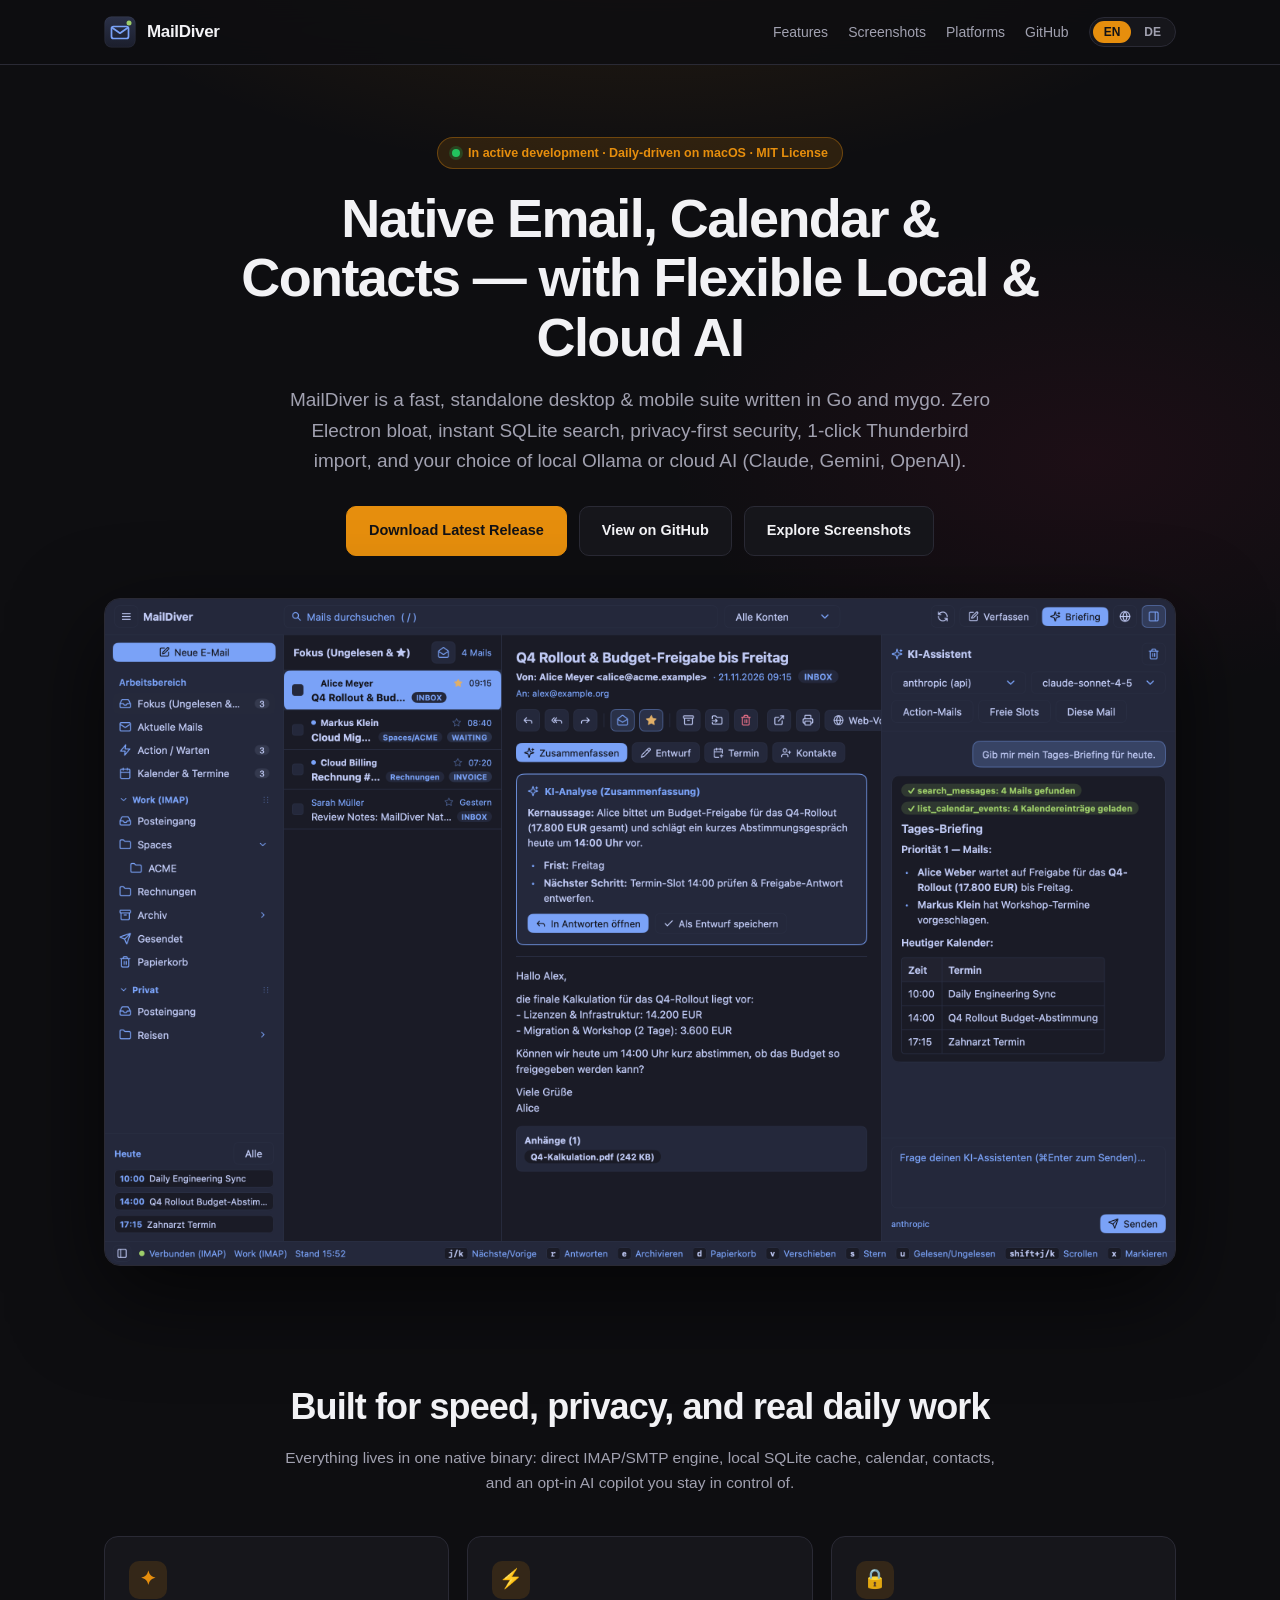
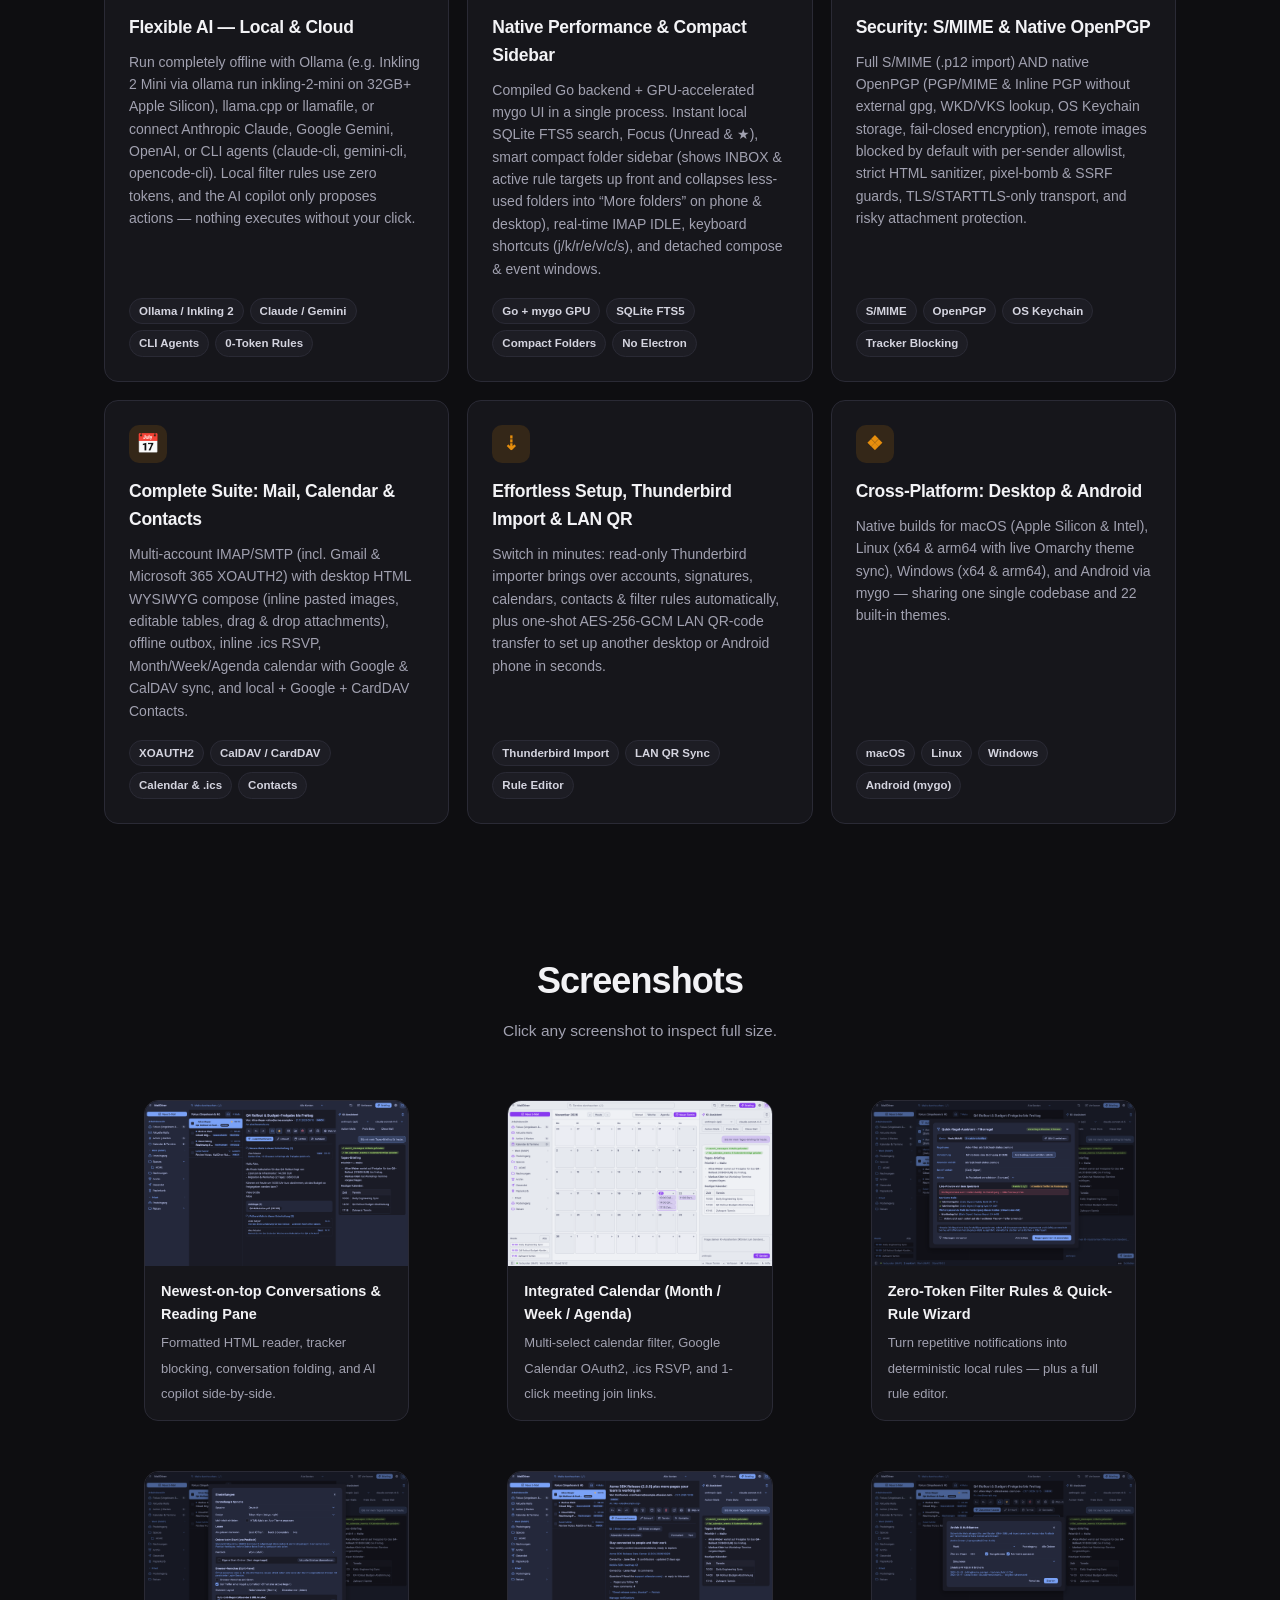
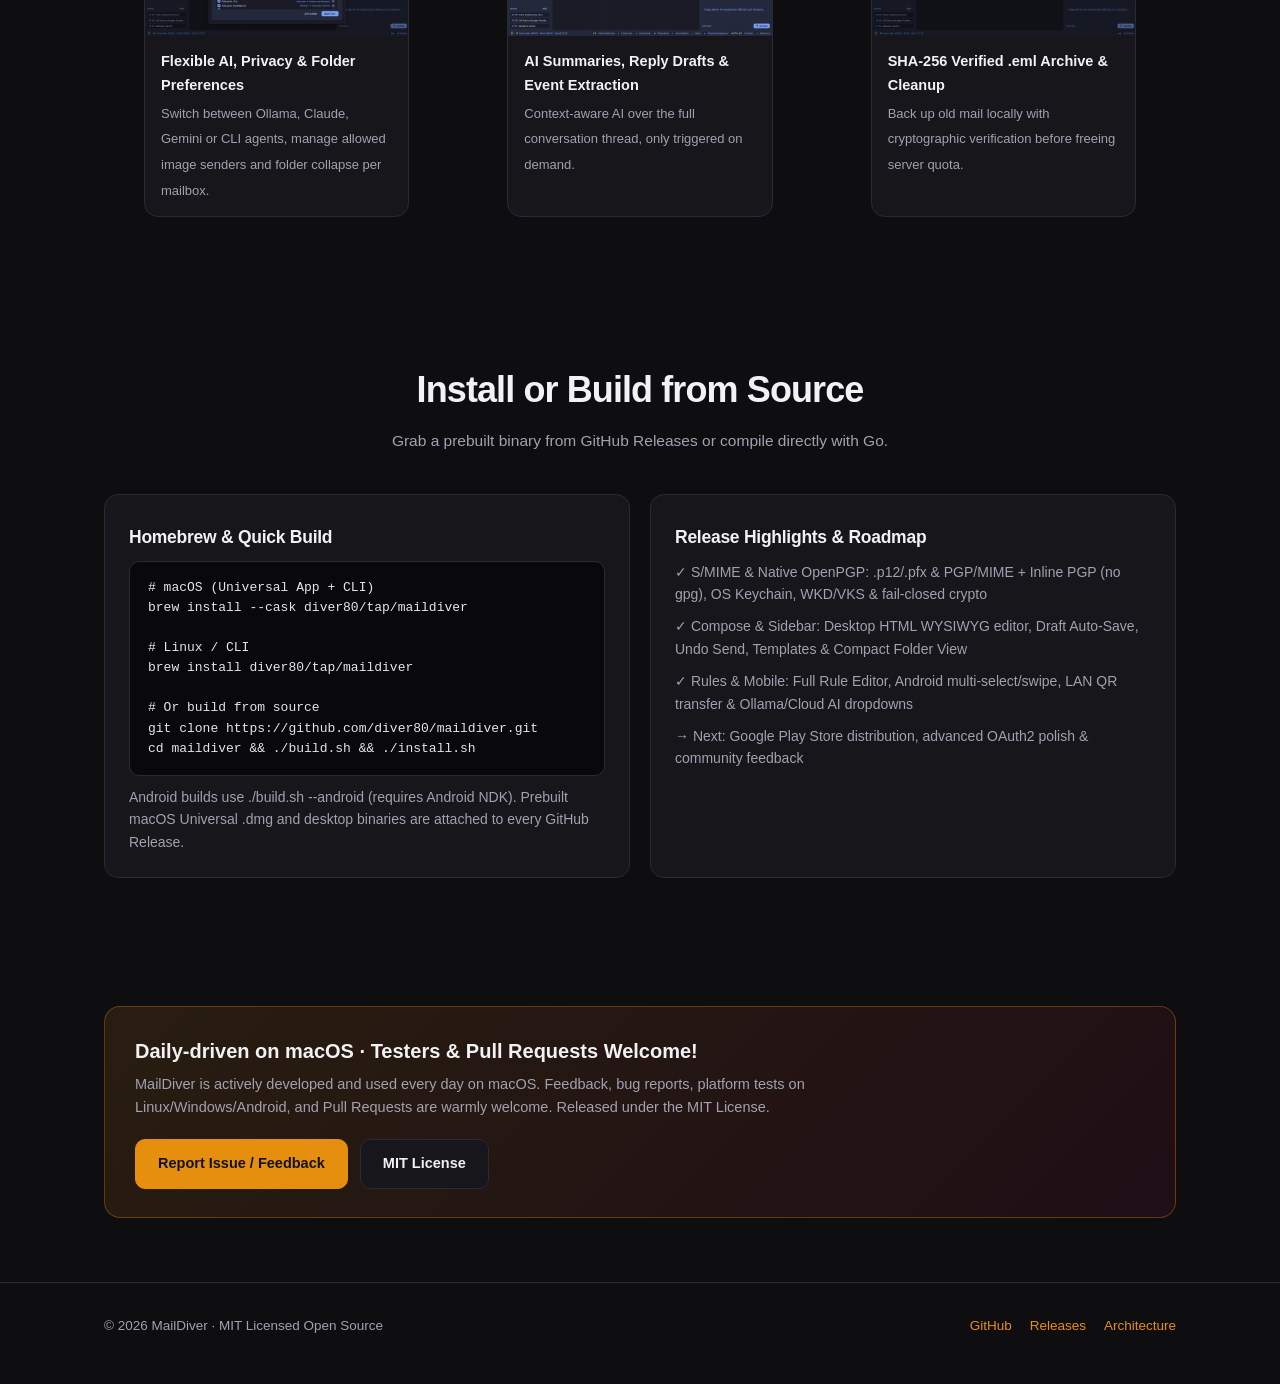
==== docs/index.html @ ee2a953c "v0.7.6: compact collapsible folder sidebar (desktop & phone), star/unstar view refresh fix, and upda" ====
<!doctype html>
<html lang="en">
<head>
  <meta charset="utf-8" />
  <meta name="viewport" content="width=device-width, initial-scale=1" />
  <title>MailDiver — Native Mail, Calendar, Contacts &amp; Flexible AI</title>
  <meta name="description" content="Fast native Go email, calendar & contacts suite with local Ollama & cloud AI, Thunderbird 1-click import, security-first design, and cross-platform builds for macOS, Linux, Windows & Android. MIT License." />
  <link rel="icon" type="image/svg+xml" href="icon.svg" />
  <style>
    :root {
      --bg: #0e0e11;
      --surface: #16161b;
      --surface-2: #1d1d24;
      --border: #2a2a35;
      --text: #f2f2f5;
      --muted: #a1a1b0;
      --accent: #e68e0d;
      --accent-soft: rgba(230, 142, 13, 0.14);
      --crimson: #9d1140;
      --green: #22c55e;
      --radius: 14px;
      --max: 1120px;
    }
    * { box-sizing: border-box; }
    html { scroll-behavior: smooth; }
    body {
      margin: 0;
      font-family: -apple-system, BlinkMacSystemFont, "Segoe UI", Roboto, Inter, Helvetica, Arial, sans-serif;
      background:
        radial-gradient(900px 420px at 50% -120px, rgba(230, 142, 13, 0.14), transparent 70%),
        radial-gradient(600px 340px at 85% 10%, rgba(157, 17, 64, 0.10), transparent 70%),
        var(--bg);
      color: var(--text);
      line-height: 1.6;
      -webkit-font-smoothing: antialiased;
    }
    a { color: var(--accent); text-decoration: none; }
    a:hover { text-decoration: underline; }

    .container { width: 100%; max-width: var(--max); margin: 0 auto; padding: 0 24px; }

    /* Top Nav */
    header {
      position: sticky;
      top: 0;
      z-index: 40;
      background: rgba(14, 14, 17, 0.84);
      backdrop-filter: blur(14px);
      border-bottom: 1px solid var(--border);
    }
    .nav {
      display: flex;
      align-items: center;
      justify-content: space-between;
      gap: 16px;
      height: 64px;
    }
    .brand {
      display: flex;
      align-items: center;
      gap: 11px;
      color: var(--text);
      font-weight: 700;
      font-size: 17px;
      letter-spacing: -0.02em;
    }
    .brand:hover { text-decoration: none; }
    .brand img { width: 32px; height: 32px; }
    .nav-links {
      display: flex;
      align-items: center;
      gap: 20px;
      font-size: 14px;
    }
    .nav-links a { color: var(--muted); font-weight: 500; }
    .nav-links a:hover { color: var(--text); text-decoration: none; }
    .lang-switch {
      display: inline-flex;
      background: var(--surface);
      border: 1px solid var(--border);
      border-radius: 999px;
      padding: 3px;
      gap: 2px;
    }
    .lang-switch button {
      border: 0;
      background: transparent;
      color: var(--muted);
      font-size: 12px;
      font-weight: 700;
      padding: 4px 11px;
      border-radius: 999px;
      cursor: pointer;
      transition: background 0.15s, color 0.15s;
    }
    .lang-switch button.active {
      background: var(--accent);
      color: #111116;
    }

    /* Hero */
    .hero {
      padding: 72px 0 48px;
      text-align: center;
    }
    .pill {
      display: inline-flex;
      align-items: center;
      gap: 8px;
      font-size: 12.5px;
      font-weight: 600;
      color: var(--accent);
      background: var(--accent-soft);
      border: 1px solid rgba(230, 142, 13, 0.35);
      padding: 5px 14px;
      border-radius: 999px;
      margin-bottom: 20px;
    }
    .dot {
      width: 8px; height: 8px; border-radius: 50%;
      background: var(--green);
      box-shadow: 0 0 0 3px rgba(34, 197, 94, 0.22);
    }
    h1 {
      margin: 0 auto 18px;
      max-width: 820px;
      font-size: clamp(34px, 5vw, 54px);
      line-height: 1.1;
      letter-spacing: -0.03em;
      font-weight: 800;
    }
    .lead {
      margin: 0 auto 30px;
      max-width: 720px;
      font-size: clamp(16px, 2vw, 19px);
      color: var(--muted);
    }
    .cta-row {
      display: flex;
      flex-wrap: wrap;
      justify-content: center;
      gap: 12px;
      margin-bottom: 42px;
    }
    .btn {
      display: inline-flex;
      align-items: center;
      gap: 8px;
      padding: 12px 22px;
      border-radius: 10px;
      font-size: 14.5px;
      font-weight: 600;
      border: 1px solid var(--border);
      background: var(--surface);
      color: var(--text);
      transition: transform 0.12s, border-color 0.15s, background 0.15s;
    }
    .btn:hover { text-decoration: none; border-color: #444456; background: var(--surface-2); transform: translateY(-1px); }
    .btn.primary {
      background: var(--accent);
      border-color: var(--accent);
      color: #121216;
    }
    .btn.primary:hover { background: #f39d1b; border-color: #f39d1b; color: #121216; }

    .hero-shot {
      position: relative;
      border-radius: 16px;
      overflow: hidden;
      border: 1px solid var(--border);
      background: var(--surface);
      box-shadow: 0 30px 90px rgba(0, 0, 0, 0.65);
    }
    .hero-shot img { width: 100%; display: block; }

    /* Sections */
    section { padding: 64px 0; }
    .sec-head { text-align: center; max-width: 720px; margin: 0 auto 40px; }
    .sec-head h2 {
      margin: 0 0 10px;
      font-size: clamp(26px, 3.5vw, 36px);
      letter-spacing: -0.025em;
    }
    .sec-head p { margin: 0; color: var(--muted); font-size: 15.5px; }

    /* Feature Grid */
    .grid-3 {
      display: grid;
      grid-template-columns: repeat(auto-fit, minmax(300px, 1fr));
      gap: 18px;
    }
    .card {
      background: var(--surface);
      border: 1px solid var(--border);
      border-radius: var(--radius);
      padding: 24px;
      display: flex;
      flex-direction: column;
      gap: 10px;
    }
    .card .icon {
      width: 38px;
      height: 38px;
      border-radius: 10px;
      display: inline-flex;
      align-items: center;
      justify-content: center;
      background: var(--accent-soft);
      color: var(--accent);
      font-size: 19px;
      font-weight: 700;
    }
    .card h3 { margin: 4px 0 0; font-size: 17.5px; letter-spacing: -0.015em; }
    .card p { margin: 0; font-size: 14px; color: var(--muted); }
    .tags { display: flex; flex-wrap: wrap; gap: 6px; margin-top: auto; padding-top: 8px; }
    .tag {
      font-size: 11.5px;
      font-weight: 600;
      padding: 3px 9px;
      border-radius: 999px;
      background: var(--surface-2);
      border: 1px solid var(--border);
      color: #d4d4df;
    }

    /* Screenshots Gallery */
    .gallery {
      display: grid;
      grid-template-columns: repeat(auto-fit, minmax(320px, 1fr));
      gap: 18px;
    }
    .shot-card {
      background: var(--surface);
      border: 1px solid var(--border);
      border-radius: var(--radius);
      overflow: hidden;
      cursor: zoom-in;
      transition: border-color 0.15s, transform 0.15s;
    }
    .shot-card:hover { border-color: var(--accent); transform: translateY(-2px); }
    .shot-card img { width: 100%; aspect-ratio: 16 / 10; object-fit: cover; object-position: top left; display: block; background: #0a0a0d; }
    .shot-cap { padding: 14px 16px; }
    .shot-cap strong { display: block; font-size: 14.5px; margin-bottom: 3px; }
    .shot-cap span { font-size: 13px; color: var(--muted); }

    /* Platforms & Quickstart */
    .split {
      display: grid;
      grid-template-columns: repeat(auto-fit, minmax(300px, 1fr));
      gap: 20px;
      align-items: stretch;
    }
    pre {
      margin: 0;
      padding: 16px 18px;
      background: #09090c;
      border: 1px solid var(--border);
      border-radius: 10px;
      overflow-x: auto;
      font-family: ui-monospace, SFMono-Regular, Menlo, Monaco, Consolas, monospace;
      font-size: 13px;
      line-height: 1.55;
      color: #e4e4ec;
    }
    .status-banner {
      background: linear-gradient(135deg, rgba(230, 142, 13, 0.12), rgba(157, 17, 64, 0.12));
      border: 1px solid rgba(230, 142, 13, 0.32);
      border-radius: 16px;
      padding: 28px 30px;
      display: flex;
      flex-wrap: wrap;
      align-items: center;
      justify-content: space-between;
      gap: 20px;
    }
    .status-banner h3 { margin: 0 0 6px; font-size: 20px; }
    .status-banner p { margin: 0; color: var(--muted); max-width: 680px; font-size: 14.5px; }

    footer {
      border-top: 1px solid var(--border);
      padding: 32px 0 48px;
      color: var(--muted);
      font-size: 13.5px;
    }
    .foot-row {
      display: flex;
      flex-wrap: wrap;
      align-items: center;
      justify-content: space-between;
      gap: 12px;
    }

    /* Lightbox */
    .lightbox {
      position: fixed;
      inset: 0;
      z-index: 100;
      background: rgba(8, 8, 12, 0.9);
      display: none;
      align-items: center;
      justify-content: center;
      padding: 24px;
      cursor: zoom-out;
    }
    .lightbox.open { display: flex; }
    .lightbox img {
      max-width: min(1320px, 96vw);
      max-height: 90vh;
      border-radius: 12px;
      border: 1px solid var(--border);
      box-shadow: 0 30px 90px rgba(0, 0, 0, 0.8);
    }

    @media (max-width: 720px) {
      .nav-links .hide-sm { display: none; }
      .hero { padding-top: 46px; }
    }
  </style>
</head>
<body>
  <header>
    <div class="container nav">
      <a class="brand" href="#top">
        <img src="icon.svg" alt="MailDiver" />
        <span>MailDiver</span>
      </a>
      <div class="nav-links">
        <a class="hide-sm" href="#features" data-i18n="nav.features">Features</a>
        <a class="hide-sm" href="#screenshots" data-i18n="nav.screenshots">Screenshots</a>
        <a class="hide-sm" href="#platforms" data-i18n="nav.platforms">Platforms</a>
        <a class="hide-sm" href="https://github.com/diver80/maildiver" target="_blank" rel="noopener">GitHub</a>
        <div class="lang-switch" role="group" aria-label="Language">
          <button type="button" id="btn-en" class="active">EN</button>
          <button type="button" id="btn-de">DE</button>
        </div>
      </div>
    </div>
  </header>

  <main id="top">
    <section class="hero">
      <div class="container">
        <div class="pill">
          <span class="dot"></span>
          <span data-i18n="hero.badge">In active development · Daily-driven on macOS · MIT License</span>
        </div>
        <h1 data-i18n="hero.title">Native Email, Calendar &amp; Contacts — with Flexible Local &amp; Cloud AI</h1>
        <p class="lead" data-i18n="hero.lead">
          MailDiver is a fast, standalone desktop &amp; mobile suite written in Go and mygo. Zero Electron bloat, instant SQLite search, privacy-first security, 1-click Thunderbird import, and your choice of local Ollama or cloud AI (Claude, Gemini, OpenAI).
        </p>
        <div class="cta-row">
          <a class="btn primary" href="https://github.com/diver80/maildiver/releases/latest" target="_blank" rel="noopener" data-i18n="hero.download">Download Latest Release</a>
          <a class="btn" href="https://github.com/diver80/maildiver" target="_blank" rel="noopener" data-i18n="hero.source">View on GitHub</a>
          <a class="btn" href="#screenshots" data-i18n="hero.screens">Explore Screenshots</a>
        </div>
        <div class="hero-shot">
          <img src="screenshots/app-main.png" alt="MailDiver main desktop workspace" />
        </div>
      </div>
    </section>

    <section id="features">
      <div class="container">
        <div class="sec-head">
          <h2 data-i18n="feat.title">Built for speed, privacy, and real daily work</h2>
          <p data-i18n="feat.sub">Everything lives in one native binary: direct IMAP/SMTP engine, local SQLite cache, calendar, contacts, and an opt-in AI copilot you stay in control of.</p>
        </div>
        <div class="grid-3">
          <article class="card">
            <div class="icon">✦</div>
            <h3 data-i18n="f1.title">Flexible AI — Local &amp; Cloud</h3>
            <p data-i18n="f1.desc">Run completely offline with Ollama (e.g. Inkling 2 Mini via ollama run inkling-2-mini on 32GB+ Apple Silicon), llama.cpp or llamafile, or connect Anthropic Claude, Google Gemini, OpenAI, or CLI agents (claude-cli, gemini-cli, opencode-cli). Local filter rules use zero tokens, and the AI copilot only proposes actions — nothing executes without your click.</p>
            <div class="tags">
              <span class="tag">Ollama / Inkling 2</span>
              <span class="tag">Claude / Gemini</span>
              <span class="tag">CLI Agents</span>
              <span class="tag" data-i18n="f1.tag">0-Token Rules</span>
            </div>
          </article>

          <article class="card">
            <div class="icon">⚡</div>
            <h3 data-i18n="f2.title">Native Performance &amp; Compact Sidebar</h3>
            <p data-i18n="f2.desc">Compiled Go backend + GPU-accelerated mygo UI in a single process. Instant local SQLite FTS5 search, Focus (Unread &amp; ★), smart compact folder sidebar (shows INBOX &amp; active rule targets up front and collapses less-used folders into “More folders” on phone &amp; desktop), real-time IMAP IDLE, keyboard shortcuts (j/k/r/e/v/c/s), and detached compose &amp; event windows.</p>
            <div class="tags">
              <span class="tag">Go + mygo GPU</span>
              <span class="tag">SQLite FTS5</span>
              <span class="tag" data-i18n="f2.tag3">Compact Folders</span>
              <span class="tag">No Electron</span>
            </div>
          </article>

          <article class="card">
            <div class="icon">🔒</div>
            <h3 data-i18n="f3.title">Security: S/MIME &amp; Native OpenPGP</h3>
            <p data-i18n="f3.desc">Full S/MIME (.p12 import) AND native OpenPGP (PGP/MIME &amp; Inline PGP without external gpg, WKD/VKS lookup, OS Keychain storage, fail-closed encryption), remote images blocked by default with per-sender allowlist, strict HTML sanitizer, pixel-bomb &amp; SSRF guards, TLS/STARTTLS-only transport, and risky attachment protection.</p>
            <div class="tags">
              <span class="tag">S/MIME</span>
              <span class="tag">OpenPGP</span>
              <span class="tag">OS Keychain</span>
              <span class="tag" data-i18n="f3.tag">Tracker Blocking</span>
            </div>
          </article>

          <article class="card">
            <div class="icon">📅</div>
            <h3 data-i18n="f4.title">Complete Suite: Mail, Calendar &amp; Contacts</h3>
            <p data-i18n="f4.desc">Multi-account IMAP/SMTP (incl. Gmail &amp; Microsoft 365 XOAUTH2) with desktop HTML WYSIWYG compose (inline pasted images, editable tables, drag &amp; drop attachments), offline outbox, inline .ics RSVP, Month/Week/Agenda calendar with Google &amp; CalDAV sync, and local + Google + CardDAV Contacts.</p>
            <div class="tags">
              <span class="tag">XOAUTH2</span>
              <span class="tag">CalDAV / CardDAV</span>
              <span class="tag" data-i18n="f4.t2">Calendar &amp; .ics</span>
              <span class="tag" data-i18n="f4.t3">Contacts</span>
            </div>
          </article>

          <article class="card">
            <div class="icon">⇣</div>
            <h3 data-i18n="f5.title">Effortless Setup, Thunderbird Import &amp; LAN QR</h3>
            <p data-i18n="f5.desc">Switch in minutes: read-only Thunderbird importer brings over accounts, signatures, calendars, contacts &amp; filter rules automatically, plus one-shot AES-256-GCM LAN QR-code transfer to set up another desktop or Android phone in seconds.</p>
            <div class="tags">
              <span class="tag" data-i18n="f5.t1">Thunderbird Import</span>
              <span class="tag">LAN QR Sync</span>
              <span class="tag" data-i18n="f5.t3">Rule Editor</span>
            </div>
          </article>

          <article class="card">
            <div class="icon">❖</div>
            <h3 data-i18n="f6.title">Cross-Platform: Desktop &amp; Android</h3>
            <p data-i18n="f6.desc">Native builds for macOS (Apple Silicon &amp; Intel), Linux (x64 &amp; arm64 with live Omarchy theme sync), Windows (x64 &amp; arm64), and Android via mygo — sharing one single codebase and 22 built-in themes.</p>
            <div class="tags">
              <span class="tag">macOS</span>
              <span class="tag">Linux</span>
              <span class="tag">Windows</span>
              <span class="tag">Android (mygo)</span>
            </div>
          </article>
        </div>
      </div>
    </section>

    <section id="screenshots">
      <div class="container">
        <div class="sec-head">
          <h2 data-i18n="shots.title">Screenshots</h2>
          <p data-i18n="shots.sub">Click any screenshot to inspect full size.</p>
        </div>
        <div class="gallery">
          <figure class="shot-card" data-full="screenshots/app-conversation.png">
            <img src="screenshots/app-conversation.png" alt="Conversations view" loading="lazy" />
            <figcaption class="shot-cap">
              <strong data-i18n="s1.t">Newest-on-top Conversations &amp; Reading Pane</strong>
              <span data-i18n="s1.d">Formatted HTML reader, tracker blocking, conversation folding, and AI copilot side-by-side.</span>
            </figcaption>
          </figure>
          <figure class="shot-card" data-full="screenshots/app-calendar-light.png">
            <img src="screenshots/app-calendar-light.png" alt="Calendar light theme" loading="lazy" />
            <figcaption class="shot-cap">
              <strong data-i18n="s2.t">Integrated Calendar (Month / Week / Agenda)</strong>
              <span data-i18n="s2.d">Multi-select calendar filter, Google Calendar OAuth2, .ics RSVP, and 1-click meeting join links.</span>
            </figcaption>
          </figure>
          <figure class="shot-card" data-full="screenshots/app-quick-rule.png">
            <img src="screenshots/app-quick-rule.png" alt="Quick rule wizard" loading="lazy" />
            <figcaption class="shot-cap">
              <strong data-i18n="s3.t">Zero-Token Filter Rules &amp; Quick-Rule Wizard</strong>
              <span data-i18n="s3.d">Turn repetitive notifications into deterministic local rules — plus a full rule editor.</span>
            </figcaption>
          </figure>
          <figure class="shot-card" data-full="screenshots/app-settings.png">
            <img src="screenshots/app-settings.png" alt="Settings view" loading="lazy" />
            <figcaption class="shot-cap">
              <strong data-i18n="s4.t">Flexible AI, Privacy &amp; Folder Preferences</strong>
              <span data-i18n="s4.d">Switch between Ollama, Claude, Gemini or CLI agents, manage allowed image senders and folder collapse per mailbox.</span>
            </figcaption>
          </figure>
          <figure class="shot-card" data-full="screenshots/app-reading-pane.png">
            <img src="screenshots/app-reading-pane.png" alt="Reading pane and AI actions" loading="lazy" />
            <figcaption class="shot-cap">
              <strong data-i18n="s5.t">AI Summaries, Reply Drafts &amp; Event Extraction</strong>
              <span data-i18n="s5.d">Context-aware AI over the full conversation thread, only triggered on demand.</span>
            </figcaption>
          </figure>
          <figure class="shot-card" data-full="screenshots/app-archive.png">
            <img src="screenshots/app-archive.png" alt="Verified EML archive" loading="lazy" />
            <figcaption class="shot-cap">
              <strong data-i18n="s6.t">SHA-256 Verified .eml Archive &amp; Cleanup</strong>
              <span data-i18n="s6.d">Back up old mail locally with cryptographic verification before freeing server quota.</span>
            </figcaption>
          </figure>
        </div>
      </div>
    </section>

    <section id="platforms">
      <div class="container">
        <div class="sec-head">
          <h2 data-i18n="plat.title">Install or Build from Source</h2>
          <p data-i18n="plat.sub">Grab a prebuilt binary from GitHub Releases or compile directly with Go.</p>
        </div>
        <div class="split">
          <div class="card">
            <h3 data-i18n="plat.quick">Homebrew &amp; Quick Build</h3>
            <pre><code># macOS (Universal App + CLI)
brew install --cask diver80/tap/maildiver

# Linux / CLI
brew install diver80/tap/maildiver

# Or build from source
git clone https://github.com/diver80/maildiver.git
cd maildiver && ./build.sh && ./install.sh</code></pre>
            <p data-i18n="plat.android">Android builds use <code>./build.sh --android</code> (requires Android NDK). Prebuilt macOS Universal <code>.dmg</code> and desktop binaries are attached to every GitHub Release.</p>
          </div>
          <div class="card">
            <h3 data-i18n="plat.road">Release Highlights &amp; Roadmap</h3>
            <p data-i18n="plat.road1">✓ <strong>S/MIME &amp; Security:</strong> .p12/.pfx import (OS Keychain), verify, decrypt, sign &amp; AES-256 encrypt</p>
            <p data-i18n="plat.road2">✓ <strong>Compose &amp; Focus:</strong> Desktop HTML WYSIWYG editor, inline pasted images, editable tables, ★ Focus view</p>
            <p data-i18n="plat.road3">✓ <strong>Mobile &amp; AI:</strong> Android multi-select &amp; swipe actions, LAN QR transfer, Ollama (Inkling 2 Mini) dropdowns</p>
            <p data-i18n="plat.road4">→ <strong>Next:</strong> Native OpenPGP (PGP/MIME) &amp; Google Play Store distribution</p>
          </div>
        </div>
      </div>
    </section>

    <section>
      <div class="container">
        <div class="status-banner">
          <div>
            <h3 data-i18n="open.title">Daily-driven on macOS · Testers &amp; Pull Requests Welcome!</h3>
            <p data-i18n="open.desc">MailDiver is actively developed and used every day on macOS. Feedback, bug reports, platform tests on Linux/Windows/Android, and Pull Requests are warmly welcome. Released under the MIT License.</p>
          </div>
          <div class="cta-row" style="margin:0;">
            <a class="btn primary" href="https://github.com/diver80/maildiver/issues" target="_blank" rel="noopener" data-i18n="open.issues">Report Issue / Feedback</a>
            <a class="btn" href="https://github.com/diver80/maildiver/blob/main/LICENSE" target="_blank" rel="noopener" data-i18n="open.license">MIT License</a>
          </div>
        </div>
      </div>
    </section>
  </main>

  <footer>
    <div class="container foot-row">
      <span>© 2026 MailDiver · <span data-i18n="foot.mit">MIT Licensed Open Source</span></span>
      <div style="display:flex;gap:18px;">
        <a href="https://github.com/diver80/maildiver" target="_blank" rel="noopener">GitHub</a>
        <a href="https://github.com/diver80/maildiver/releases" target="_blank" rel="noopener">Releases</a>
        <a href="https://github.com/diver80/maildiver/blob/main/docs/ARCHITECTURE.md" target="_blank" rel="noopener" data-i18n="foot.arch">Architecture</a>
      </div>
    </div>
  </footer>

  <div class="lightbox" id="lightbox" aria-hidden="true">
    <img id="lightbox-img" src="" alt="Screenshot preview" />
  </div>

  <script>
    const i18n = {
      en: {
        "nav.features": "Features",
        "nav.screenshots": "Screenshots",
        "nav.platforms": "Platforms",
        "hero.badge": "In active development · Daily-driven on macOS · MIT License",
        "hero.title": "Native Email, Calendar & Contacts — with Flexible Local & Cloud AI",
        "hero.lead": "MailDiver is a fast, standalone desktop & mobile suite written in Go and mygo. Zero Electron bloat, instant SQLite search, privacy-first security, 1-click Thunderbird import, and your choice of local Ollama or cloud AI (Claude, Gemini, OpenAI).",
        "hero.download": "Download Latest Release",
        "hero.source": "View on GitHub",
        "hero.screens": "Explore Screenshots",
        "feat.title": "Built for speed, privacy, and real daily work",
        "feat.sub": "Everything lives in one native binary: direct IMAP/SMTP engine, local SQLite cache, calendar, contacts, and an opt-in AI copilot you stay in control of.",
        "f1.title": "Flexible AI — Local & Cloud",
        "f1.desc": "Run completely offline with Ollama (e.g. Inkling 2 Mini via ollama run inkling-2-mini on 32GB+ Apple Silicon), llama.cpp or llamafile, or connect Anthropic Claude, Google Gemini, OpenAI, or CLI agents (claude-cli, gemini-cli, opencode-cli). Local filter rules use zero tokens, and the AI copilot only proposes actions — nothing executes without your click.",
        "f1.tag": "0-Token Rules",
        "f2.title": "Native Performance & Compact Sidebar",
        "f2.desc": "Compiled Go backend + GPU-accelerated mygo UI in a single process. Instant local SQLite FTS5 search, Focus (Unread & ★), smart compact folder sidebar (shows INBOX & active rule targets up front and collapses less-used folders into “More folders” on phone & desktop), real-time IMAP IDLE, keyboard shortcuts (j/k/r/e/v/c/s), and detached compose & event windows.",
        "f2.tag3": "Compact Folders",
        "f3.title": "Security: S/MIME & Native OpenPGP",
        "f3.desc": "Full S/MIME (.p12 import) AND native OpenPGP (PGP/MIME & Inline PGP without external gpg, WKD/VKS lookup, OS Keychain storage, fail-closed encryption), remote images blocked by default with per-sender allowlist, strict HTML sanitizer, pixel-bomb & SSRF guards, TLS/STARTTLS-only transport, and risky attachment protection.",
        "f3.tag": "Tracker Blocking",
        "f4.title": "Complete Suite: Mail, Calendar & Contacts",
        "f4.desc": "Multi-account IMAP/SMTP (incl. Gmail & Microsoft 365 XOAUTH2) with desktop HTML WYSIWYG compose (inline pasted images, editable tables, drag & drop attachments), offline outbox, inline .ics RSVP, Month/Week/Agenda calendar with Google & CalDAV sync, and local + Google + CardDAV Contacts.",
        "f4.t1": "Email",
        "f4.t2": "Calendar & .ics",
        "f4.t3": "Contacts",
        "f5.title": "Effortless Setup, Thunderbird Import & LAN QR",
        "f5.desc": "Switch in minutes: read-only Thunderbird importer brings over accounts, signatures, calendars, contacts & filter rules automatically, plus one-shot AES-256-GCM LAN QR-code transfer to set up another desktop or Android phone in seconds.",
        "f5.t1": "Thunderbird Import",
        "f5.t2": "Read-Only Safe",
        "f5.t3": "Rule Editor",
        "f6.title": "Cross-Platform: Desktop & Android",
        "f6.desc": "Native builds for macOS (Apple Silicon & Intel), Linux (x64 & arm64 with live Omarchy theme sync), Windows (x64 & arm64), and Android via mygo — sharing one single codebase and 22 built-in themes.",
        "shots.title": "Screenshots",
        "shots.sub": "Click any screenshot to inspect full size.",
        "s1.t": "Newest-on-top Conversations & Reading Pane",
        "s1.d": "Formatted HTML reader, tracker blocking, conversation folding, and AI copilot side-by-side.",
        "s2.t": "Integrated Calendar (Month / Week / Agenda)",
        "s2.d": "Multi-select calendar filter, Google Calendar OAuth2, .ics RSVP, and 1-click meeting join links.",
        "s3.t": "Zero-Token Filter Rules & Quick-Rule Wizard",
        "s3.d": "Turn repetitive notifications into deterministic local rules — plus a full rule editor.",
        "s4.t": "Flexible AI, Privacy & Folder Preferences",
        "s4.d": "Switch between Ollama, Claude, Gemini or CLI agents, manage allowed image senders and folder collapse per mailbox.",
        "s5.t": "AI Summaries, Reply Drafts & Event Extraction",
        "s5.d": "Context-aware AI over the full conversation thread, only triggered on demand.",
        "s6.t": "SHA-256 Verified .eml Archive & Cleanup",
        "s6.d": "Back up old mail locally with cryptographic verification before freeing server quota.",
        "plat.title": "Install or Build from Source",
        "plat.sub": "Grab a prebuilt binary from GitHub Releases or compile directly with Go.",
        "plat.quick": "Homebrew & Quick Build",
        "plat.android": "Android builds use ./build.sh --android (requires Android NDK). Prebuilt macOS Universal .dmg and desktop binaries are attached to every GitHub Release.",
        "plat.road": "Release Highlights & Roadmap",
        "plat.road1": "✓ S/MIME & Native OpenPGP: .p12/.pfx & PGP/MIME + Inline PGP (no gpg), OS Keychain, WKD/VKS & fail-closed crypto",
        "plat.road2": "✓ Compose & Sidebar: Desktop HTML WYSIWYG editor, Draft Auto-Save, Undo Send, Templates & Compact Folder View",
        "plat.road3": "✓ Rules & Mobile: Full Rule Editor, Android multi-select/swipe, LAN QR transfer & Ollama/Cloud AI dropdowns",
        "plat.road4": "→ Next: Google Play Store distribution, advanced OAuth2 polish & community feedback",
        "open.title": "Daily-driven on macOS · Testers & Pull Requests Welcome!",
        "open.desc": "MailDiver is actively developed and used every day on macOS. Feedback, bug reports, platform tests on Linux/Windows/Android, and Pull Requests are warmly welcome. Released under the MIT License.",
        "open.issues": "Report Issue / Feedback",
        "open.license": "MIT License",
        "foot.mit": "MIT Licensed Open Source",
        "foot.arch": "Architecture"
      },
      de: {
        "nav.features": "Funktionen",
        "nav.screenshots": "Screenshots",
        "nav.platforms": "Plattformen",
        "hero.badge": "Aktiv in Entwicklung · Täglich auf macOS im Einsatz · MIT-Lizenz",
        "hero.title": "Nativer E-Mail-, Kalender- & Kontakt-Client — mit flexibler lokaler & Cloud-KI",
        "hero.lead": "MailDiver ist eine schnelle, eigenständige Suite in Go und mygo. Ohne Electron-Ballast, mit sofortiger SQLite-Volltextsuche, Privacy-first-Sicherheit, 1-Klick-Thunderbird-Import sowie lokaler KI (Ollama) oder Cloud-Anbietern (Claude, Gemini, OpenAI).",
        "hero.download": "Aktuelles Release laden",
        "hero.source": "Auf GitHub ansehen",
        "hero.screens": "Screenshots ansehen",
        "feat.title": "Gebaut für Tempo, Sicherheit und den echten Arbeitsalltag",
        "feat.sub": "Alles in einem nativen Programm: direkte IMAP/SMTP-Engine, lokaler SQLite-Cache, Kalender, Kontakte und ein optionaler KI-Copilot, bei dem du die volle Kontrolle behältst.",
        "f1.title": "KI flexibel — Lokal & Cloud",
        "f1.desc": "Komplett lokal mit Ollama (z. B. Inkling 2 Mini über ollama run inkling-2-mini auf Macs ab 32 GB RAM), llama.cpp oder llamafile – oder flexibel mit Anthropic Claude, Google Gemini, OpenAI und CLI-Agenten (claude-cli, gemini-cli, opencode-cli). Lokale Filterregeln verbrauchen 0 Tokens, und der KI-Copilot schlägt Aktionen nur vor – nichts läuft ohne deinen Klick.",
        "f1.tag": "0-Token-Regeln",
        "f2.title": "Native Performance & Kompakte Ordner",
        "f2.desc": "Kompiliertes Go-Backend und GPU-beschleunigte mygo-Oberfläche in einem Prozess. Sofortige SQLite-FTS5-Suche, Fokus (Ungelesen & ★), kompakte Ordner-Seitenleiste (zeigt INBOX & aktive Regelziele direkt und klappt seltenere Ordner unter „Weitere Ordner“ ein – auf Handy & Desktop), IMAP IDLE, Shortcuts (j/k/r/e/v/c/s) und eigene Fenster für Verfassen & Termine.",
        "f2.tag3": "Kompakte Ordner",
        "f3.title": "Sicherheit: S/MIME & Natives OpenPGP",
        "f3.desc": "Vollständiges S/MIME (.p12-Import) UND natives OpenPGP (PGP/MIME & Inline-PGP ohne externes gpg, WKD/VKS-Suche, OS-Schlüsselbund, Fail-Closed-Verschlüsselung), externe Bilder blockiert (mit Absender-Allowlist), strikter HTML-Sanitizer, Pixel-Bomb- & SSRF-Schutz, nur TLS/STARTTLS sowie Anhang-Schutz.",
        "f3.tag": "Tracker-Schutz",
        "f4.title": "Komplette Suite: E-Mail, Kalender & Kontakte",
        "f4.desc": "Multi-Konto IMAP/SMTP (inkl. Gmail & Microsoft 365 XOAUTH2) mit Desktop-HTML-WYSIWYG-Editor (Bilder per ⌘V einfügen, bearbeitbare Tabellen, Drag & Drop-Anhänge), Offline-Postausgang, .ics-RSVP, Monats-/Wochen-/Agenda-Kalender mit Google & CalDAV sowie lokale, Google- & CardDAV-Kontakte.",
        "f4.t1": "E-Mail",
        "f4.t2": "Kalender & .ics",
        "f4.t3": "Kontakte",
        "f5.title": "Einfaches Setup, Thunderbird-Import & LAN-QR",
        "f5.desc": "In Minuten startklar: Der rein lesende Thunderbird-Importer übernimmt Konten, Signaturen, Kalender, Kontakte & Filterregeln automatisch – und per einmaligem AES-256-GCM-QR-Code im WLAN ist jedes weitere Gerät oder Android-Handy sofort eingerichtet.",
        "f5.t1": "Thunderbird-Import",
        "f5.t2": "Nur lesend & sicher",
        "f5.t3": "Regel-Editor",
        "f6.title": "Plattformunabhängig: Desktop & Android",
        "f6.desc": "Native Builds für macOS (Apple Silicon & Intel), Linux (x64 & arm64 inkl. Omarchy-Live-Theme), Windows (x64 & arm64) und Android über mygo – aus einer gemeinsamen Codebasis mit 22 eingebauten Designs.",
        "shots.title": "Screenshots",
        "shots.sub": "Klicke auf einen Screenshot für die Vollbild-Ansicht.",
        "s1.t": "Unterhaltungen (neueste oben) & Lesebereich",
        "s1.d": "Formatierte HTML-Ansicht, Tracker-Blocker, einklappbare Konversationen und KI-Copilot direkt daneben.",
        "s2.t": "Integrierter Kalender (Monat / Woche / Agenda)",
        "s2.d": "Mehrfach-Kalenderfilter, Google-Kalender-OAuth2, .ics-RSVP und direkte Meeting-Beitreten-Buttons.",
        "s3.t": "0-Token-Filterregeln & Quick-Regel-Assistent",
        "s3.d": "Wiederkehrende Benachrichtigungen als lokale Regeln abfangen – inkl. vollständigem Regel-Editor.",
        "s4.t": "Flexible KI, Datenschutz & Ordner-Einstellungen",
        "s4.d": "Wechsel zwischen Ollama, Claude, Gemini oder CLI-Agenten, Bild-Absender-Allowlist und Start-Ordner pro Postfach.",
        "s5.t": "KI-Zusammenfassungen, Entwürfe & Terminerkennung",
        "s5.d": "Kontextbewusste KI über die ganze Unterhaltung – nur auf ausdrücklichen Klick.",
        "s6.t": "SHA-256-geprüftes .eml-Archiv & Aufräumen",
        "s6.d": "Alte Mails lokal mit Prüfsummen sichern, bevor Speicherplatz auf dem Server freigegeben wird.",
        "plat.title": "Installieren oder selbst bauen",
        "plat.sub": "Lade ein fertiges Binary aus den GitHub Releases oder kompiliere direkt mit Go.",
        "plat.quick": "Homebrew & Schnell-Build",
        "plat.android": "Android-Builds laufen über ./build.sh --android (Android NDK benötigt). Ein fertiges macOS-Universal-.dmg und Desktop-Binaries hängen an jedem GitHub Release.",
        "plat.road": "Release-Highlights & Roadmap",
        "plat.road1": "✓ S/MIME & Natives OpenPGP: .p12/.pfx & PGP/MIME + Inline-PGP (ohne gpg), Schlüsselbund, WKD/VKS & Fail-Closed",
        "plat.road2": "✓ Verfassen & Seitenleiste: HTML-WYSIWYG-Editor, Draft Auto-Save, Undo Send, Vorlagen & kompakte Ordneransicht",
        "plat.road3": "✓ Regeln & Mobil: Regel-Editor, Android-Mehrfachauswahl/Swipe, LAN-QR-Transfer & Ollama/Cloud-KI-Auswahl",
        "plat.road4": "→ Als Nächstes: Google-Play-Store-Verteilung, OAuth2-Feinschliff & Community-Feedback",
        "open.title": "Täglich auf macOS im Einsatz · Tester & Pull-Requests willkommen!",
        "open.desc": "MailDiver ist aktiv in Entwicklung und bereits jeden Tag auf macOS im produktiven Einsatz. Feedback, Fehlerberichte, Tests auf Linux/Windows/Android und Pull-Requests sind herzlich willkommen! Veröffentlicht unter der MIT-Lizenz.",
        "open.issues": "Issue / Feedback melden",
        "open.license": "MIT-Lizenz",
        "foot.mit": "Open Source unter MIT-Lizenz",
        "foot.arch": "Architektur"
      }
    };

    function applyLang(lang) {
      const dict = i18n[lang] || i18n.en;
      document.documentElement.lang = lang;
      document.querySelectorAll("[data-i18n]").forEach((el) => {
        const key = el.getAttribute("data-i18n");
        if (dict[key]) el.textContent = dict[key];
      });
      document.getElementById("btn-en").classList.toggle("active", lang === "en");
      document.getElementById("btn-de").classList.toggle("active", lang === "de");
      try { localStorage.setItem("maildiver_lang", lang); } catch (_) {}
    }

    document.getElementById("btn-en").addEventListener("click", () => applyLang("en"));
    document.getElementById("btn-de").addEventListener("click", () => applyLang("de"));

    const params = new URLSearchParams(location.search);
    const paramLang = params.get("lang");
    let saved = null;
    try { saved = localStorage.getItem("maildiver_lang"); } catch (_) {}
    const initLang = (paramLang === "de" || paramLang === "en")
      ? paramLang
      : (saved === "de" || saved === "en")
        ? saved
        : ((navigator.language || "").toLowerCase().startsWith("de") ? "de" : "en");
    applyLang(initLang);

    const lb = document.getElementById("lightbox");
    const lbImg = document.getElementById("lightbox-img");
    document.querySelectorAll(".shot-card").forEach((card) => {
      card.addEventListener("click", () => {
        lbImg.src = card.getAttribute("data-full");
        lb.classList.add("open");
        lb.setAttribute("aria-hidden", "false");
      });
    });
    lb.addEventListener("click", () => {
      lb.classList.remove("open");
      lb.setAttribute("aria-hidden", "true");
    });
    document.addEventListener("keydown", (e) => {
      if (e.key === "Escape") {
        lb.classList.remove("open");
        lb.setAttribute("aria-hidden", "true");
      }
    });
  </script>
</body>
</html>
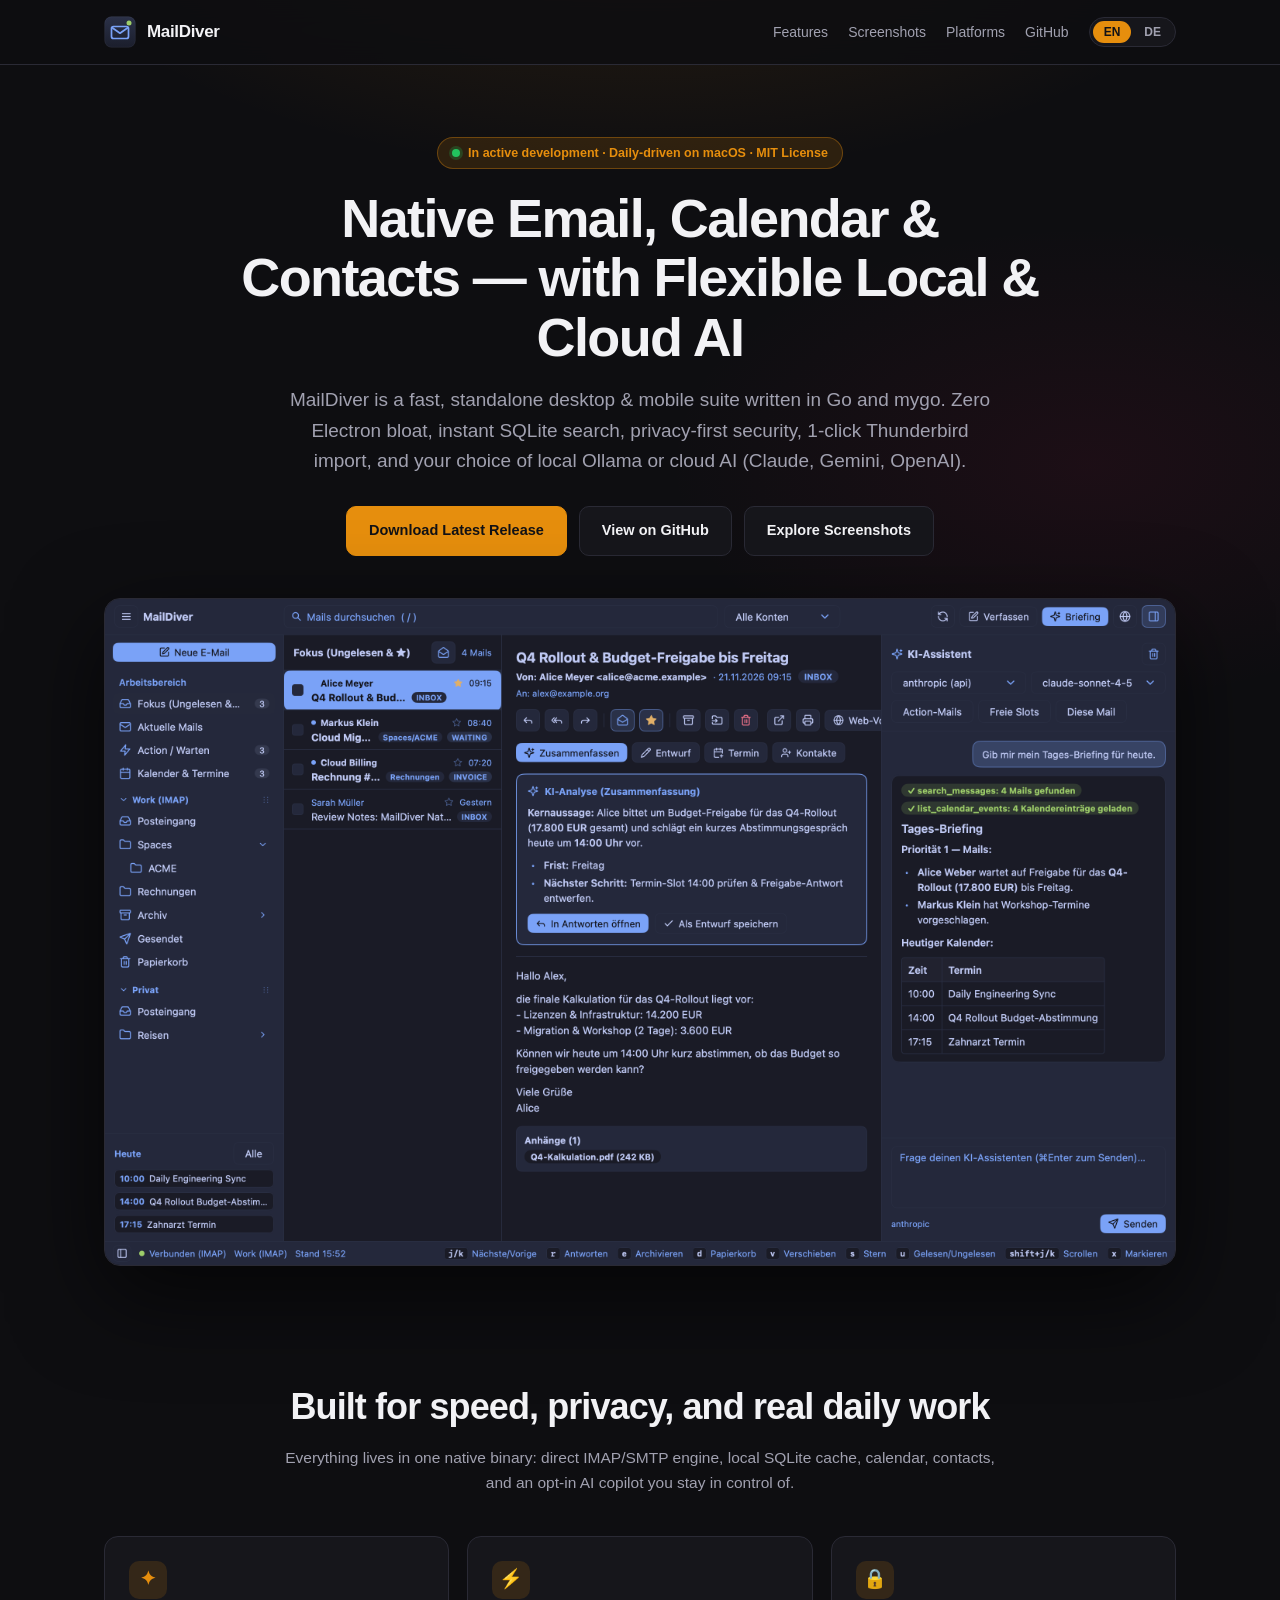
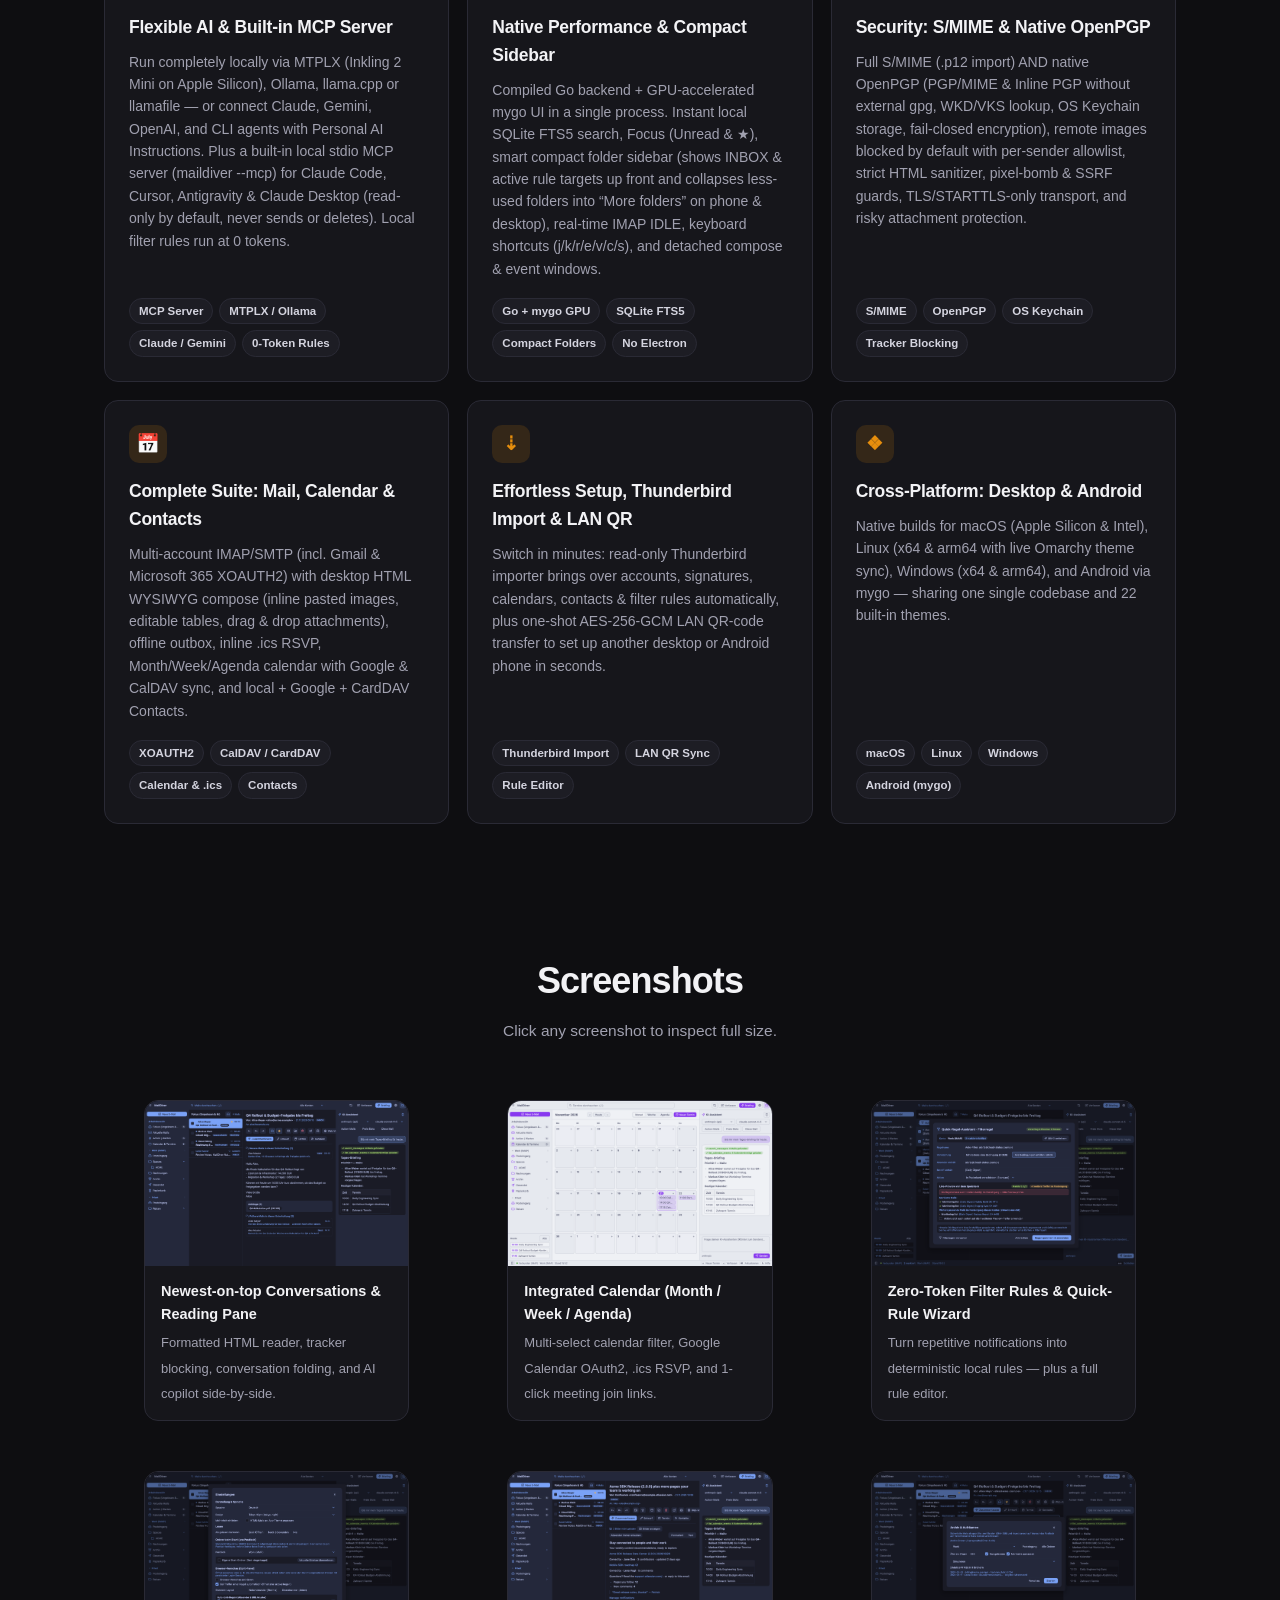
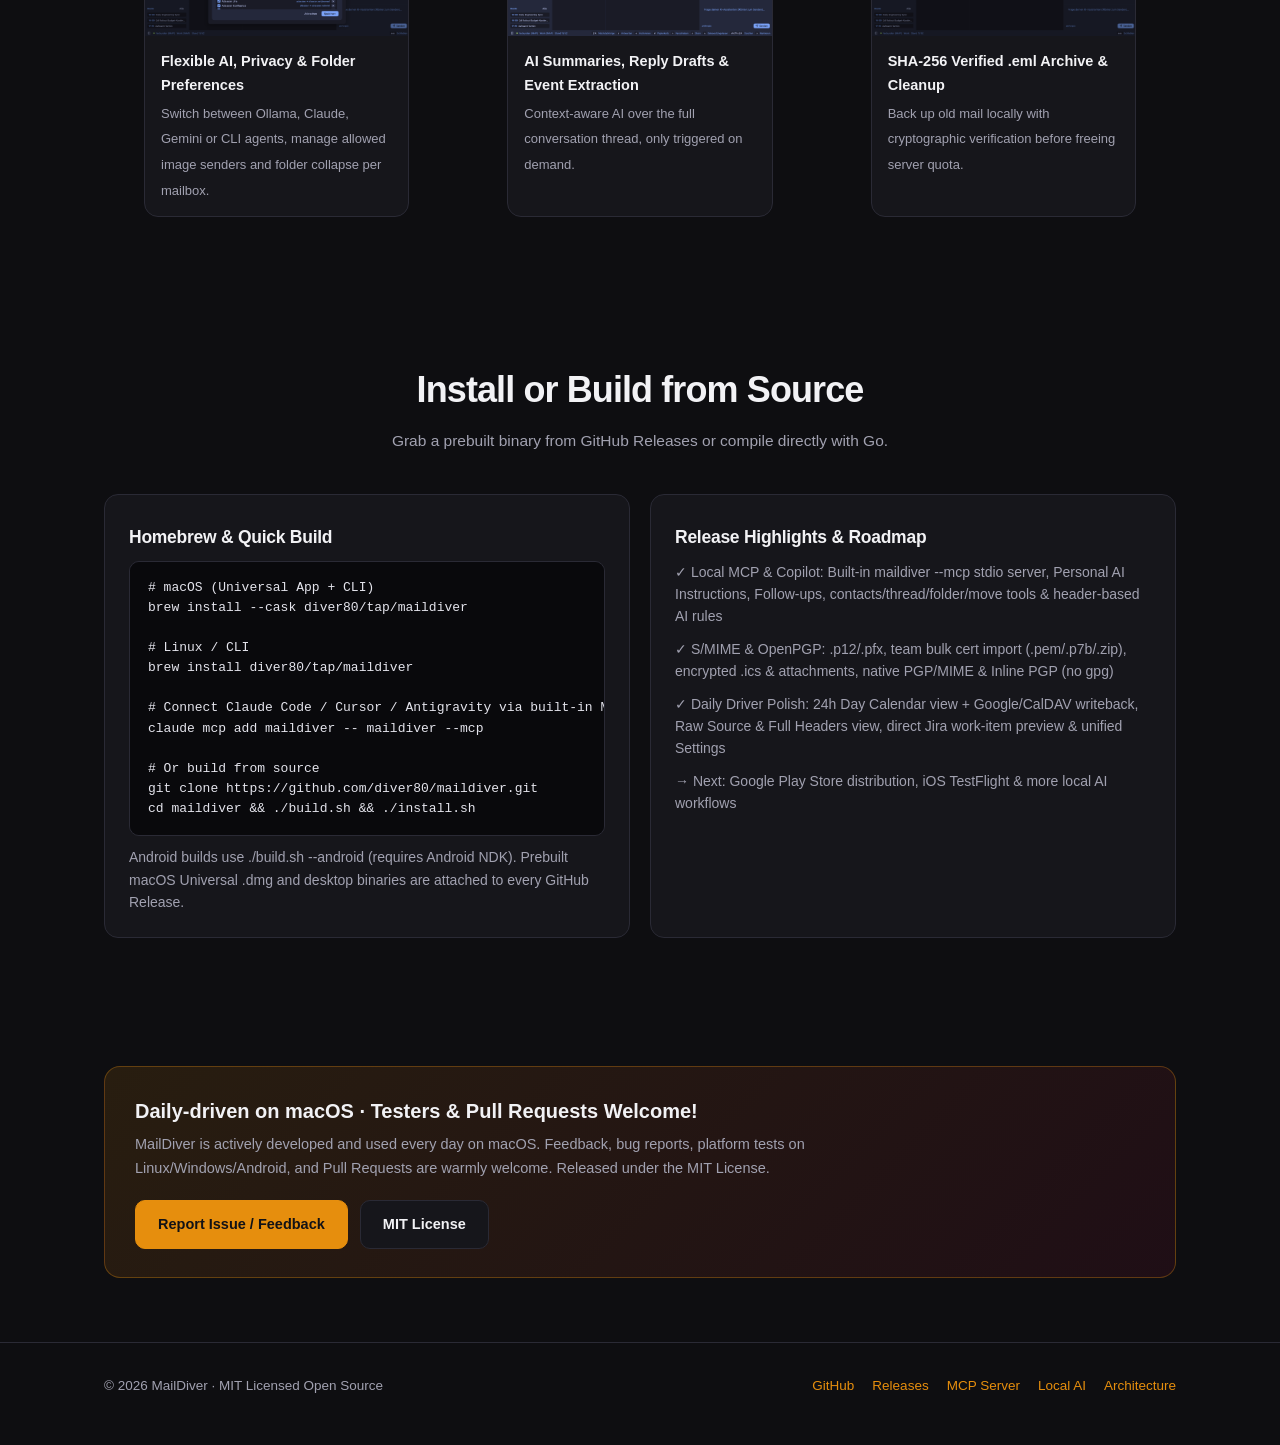
==== commit 7cbe5044: "v0.7.29: built-in local stdio MCP server (maildiver --mcp) and updated docs" ====
--- a/docs/index.html
+++ b/docs/index.html
@@ -368,12 +368,12 @@
         <div class="grid-3">
           <article class="card">
             <div class="icon">✦</div>
-            <h3 data-i18n="f1.title">Flexible AI — Local &amp; Cloud</h3>
-            <p data-i18n="f1.desc">Run completely offline with Ollama (e.g. Inkling 2 Mini via ollama run inkling-2-mini on 32GB+ Apple Silicon), llama.cpp or llamafile, or connect Anthropic Claude, Google Gemini, OpenAI, or CLI agents (claude-cli, gemini-cli, opencode-cli). Local filter rules use zero tokens, and the AI copilot only proposes actions — nothing executes without your click.</p>
+            <h3 data-i18n="f1.title">Flexible AI &amp; Built-in MCP Server</h3>
+            <p data-i18n="f1.desc">Run completely locally via MTPLX (Inkling 2 Mini on Apple Silicon), Ollama, llama.cpp or llamafile — or connect Claude, Gemini, OpenAI, and CLI agents with Personal AI Instructions. Plus a built-in local stdio MCP server (maildiver --mcp) for Claude Code, Cursor, Antigravity &amp; Claude Desktop (read-only by default, never sends or deletes). Local filter rules run at 0 tokens.</p>
             <div class="tags">
-              <span class="tag">Ollama / Inkling 2</span>
+              <span class="tag">MCP Server</span>
+              <span class="tag">MTPLX / Ollama</span>
               <span class="tag">Claude / Gemini</span>
-              <span class="tag">CLI Agents</span>
               <span class="tag" data-i18n="f1.tag">0-Token Rules</span>
             </div>
           </article>
@@ -508,6 +508,9 @@
 # Linux / CLI
 brew install diver80/tap/maildiver
 
+# Connect Claude Code / Cursor / Antigravity via built-in MCP
+claude mcp add maildiver -- maildiver --mcp
+
 # Or build from source
 git clone https://github.com/diver80/maildiver.git
 cd maildiver && ./build.sh && ./install.sh</code></pre>
@@ -515,10 +518,10 @@
           </div>
           <div class="card">
             <h3 data-i18n="plat.road">Release Highlights &amp; Roadmap</h3>
-            <p data-i18n="plat.road1">✓ <strong>S/MIME &amp; Security:</strong> .p12/.pfx import (OS Keychain), verify, decrypt, sign &amp; AES-256 encrypt</p>
-            <p data-i18n="plat.road2">✓ <strong>Compose &amp; Focus:</strong> Desktop HTML WYSIWYG editor, inline pasted images, editable tables, ★ Focus view</p>
-            <p data-i18n="plat.road3">✓ <strong>Mobile &amp; AI:</strong> Android multi-select &amp; swipe actions, LAN QR transfer, Ollama (Inkling 2 Mini) dropdowns</p>
-            <p data-i18n="plat.road4">→ <strong>Next:</strong> Native OpenPGP (PGP/MIME) &amp; Google Play Store distribution</p>
+            <p data-i18n="plat.road1">✓ <strong>Local MCP &amp; Copilot:</strong> Built-in <code>maildiver --mcp</code> stdio server, Personal AI Instructions, Follow-ups, contacts/thread/folder/move tools &amp; header-based AI rules</p>
+            <p data-i18n="plat.road2">✓ <strong>S/MIME &amp; OpenPGP:</strong> .p12/.pfx, team bulk cert import (.pem/.p7b/.zip), encrypted .ics &amp; attachments, native PGP/MIME &amp; Inline PGP (no gpg)</p>
+            <p data-i18n="plat.road3">✓ <strong>Daily Driver Polish:</strong> 24h Day Calendar view + Google/CalDAV writeback, Raw Source &amp; Full Headers view, direct Jira work-item preview &amp; unified Settings</p>
+            <p data-i18n="plat.road4">→ <strong>Next:</strong> Google Play Store distribution, iOS TestFlight &amp; more local AI workflows</p>
           </div>
         </div>
       </div>
@@ -546,6 +549,8 @@
       <div style="display:flex;gap:18px;">
         <a href="https://github.com/diver80/maildiver" target="_blank" rel="noopener">GitHub</a>
         <a href="https://github.com/diver80/maildiver/releases" target="_blank" rel="noopener">Releases</a>
+        <a href="https://github.com/diver80/maildiver/blob/main/docs/MCP.md" target="_blank" rel="noopener">MCP Server</a>
+        <a href="https://github.com/diver80/maildiver/blob/main/docs/LOCAL_AI.md" target="_blank" rel="noopener" data-i18n="foot.localai">Local AI</a>
         <a href="https://github.com/diver80/maildiver/blob/main/docs/ARCHITECTURE.md" target="_blank" rel="noopener" data-i18n="foot.arch">Architecture</a>
       </div>
     </div>
@@ -569,8 +574,8 @@
         "hero.screens": "Explore Screenshots",
         "feat.title": "Built for speed, privacy, and real daily work",
         "feat.sub": "Everything lives in one native binary: direct IMAP/SMTP engine, local SQLite cache, calendar, contacts, and an opt-in AI copilot you stay in control of.",
-        "f1.title": "Flexible AI — Local & Cloud",
-        "f1.desc": "Run completely offline with Ollama (e.g. Inkling 2 Mini via ollama run inkling-2-mini on 32GB+ Apple Silicon), llama.cpp or llamafile, or connect Anthropic Claude, Google Gemini, OpenAI, or CLI agents (claude-cli, gemini-cli, opencode-cli). Local filter rules use zero tokens, and the AI copilot only proposes actions — nothing executes without your click.",
+        "f1.title": "Flexible AI & Built-in MCP Server",
+        "f1.desc": "Run completely locally via MTPLX (Inkling 2 Mini on Apple Silicon), Ollama, llama.cpp or llamafile — or connect Claude, Gemini, OpenAI, and CLI agents with Personal AI Instructions. Plus a built-in local stdio MCP server (maildiver --mcp) for Claude Code, Cursor, Antigravity & Claude Desktop (read-only by default, never sends or deletes). Local filter rules run at 0 tokens.",
         "f1.tag": "0-Token Rules",
         "f2.title": "Native Performance & Compact Sidebar",
         "f2.desc": "Compiled Go backend + GPU-accelerated mygo UI in a single process. Instant local SQLite FTS5 search, Focus (Unread & ★), smart compact folder sidebar (shows INBOX & active rule targets up front and collapses less-used folders into “More folders” on phone & desktop), real-time IMAP IDLE, keyboard shortcuts (j/k/r/e/v/c/s), and detached compose & event windows.",
@@ -609,15 +614,16 @@
         "plat.quick": "Homebrew & Quick Build",
         "plat.android": "Android builds use ./build.sh --android (requires Android NDK). Prebuilt macOS Universal .dmg and desktop binaries are attached to every GitHub Release.",
         "plat.road": "Release Highlights & Roadmap",
-        "plat.road1": "✓ S/MIME & Native OpenPGP: .p12/.pfx & PGP/MIME + Inline PGP (no gpg), OS Keychain, WKD/VKS & fail-closed crypto",
-        "plat.road2": "✓ Compose & Sidebar: Desktop HTML WYSIWYG editor, Draft Auto-Save, Undo Send, Templates & Compact Folder View",
-        "plat.road3": "✓ Rules & Mobile: Full Rule Editor, Android multi-select/swipe, LAN QR transfer & Ollama/Cloud AI dropdowns",
-        "plat.road4": "→ Next: Google Play Store distribution, advanced OAuth2 polish & community feedback",
+        "plat.road1": "✓ Local MCP & Copilot: Built-in maildiver --mcp stdio server, Personal AI Instructions, Follow-ups, contacts/thread/folder/move tools & header-based AI rules",
+        "plat.road2": "✓ S/MIME & OpenPGP: .p12/.pfx, team bulk cert import (.pem/.p7b/.zip), encrypted .ics & attachments, native PGP/MIME & Inline PGP (no gpg)",
+        "plat.road3": "✓ Daily Driver Polish: 24h Day Calendar view + Google/CalDAV writeback, Raw Source & Full Headers view, direct Jira work-item preview & unified Settings",
+        "plat.road4": "→ Next: Google Play Store distribution, iOS TestFlight & more local AI workflows",
         "open.title": "Daily-driven on macOS · Testers & Pull Requests Welcome!",
         "open.desc": "MailDiver is actively developed and used every day on macOS. Feedback, bug reports, platform tests on Linux/Windows/Android, and Pull Requests are warmly welcome. Released under the MIT License.",
         "open.issues": "Report Issue / Feedback",
         "open.license": "MIT License",
         "foot.mit": "MIT Licensed Open Source",
+        "foot.localai": "Local AI",
         "foot.arch": "Architecture"
       },
       de: {
@@ -632,8 +638,8 @@
         "hero.screens": "Screenshots ansehen",
         "feat.title": "Gebaut für Tempo, Sicherheit und den echten Arbeitsalltag",
         "feat.sub": "Alles in einem nativen Programm: direkte IMAP/SMTP-Engine, lokaler SQLite-Cache, Kalender, Kontakte und ein optionaler KI-Copilot, bei dem du die volle Kontrolle behältst.",
-        "f1.title": "KI flexibel — Lokal & Cloud",
-        "f1.desc": "Komplett lokal mit Ollama (z. B. Inkling 2 Mini über ollama run inkling-2-mini auf Macs ab 32 GB RAM), llama.cpp oder llamafile – oder flexibel mit Anthropic Claude, Google Gemini, OpenAI und CLI-Agenten (claude-cli, gemini-cli, opencode-cli). Lokale Filterregeln verbrauchen 0 Tokens, und der KI-Copilot schlägt Aktionen nur vor – nichts läuft ohne deinen Klick.",
+        "f1.title": "KI flexibel & Eingebauter MCP-Server",
+        "f1.desc": "Komplett lokal mit MTPLX (Inkling 2 Mini auf Apple Silicon), Ollama, llama.cpp oder llamafile – oder flexibel mit Claude, Gemini, OpenAI und CLI-Agenten inkl. Persönlicher KI-Hinweise. Dazu ein eingebauter lokaler stdio-MCP-Server (maildiver --mcp) für Claude Code, Cursor, Antigravity & Claude Desktop (standardmäßig Read-Only, sendet und löscht niemals). Lokale Filterregeln laufen mit 0 Tokens.",
         "f1.tag": "0-Token-Regeln",
         "f2.title": "Native Performance & Kompakte Ordner",
         "f2.desc": "Kompiliertes Go-Backend und GPU-beschleunigte mygo-Oberfläche in einem Prozess. Sofortige SQLite-FTS5-Suche, Fokus (Ungelesen & ★), kompakte Ordner-Seitenleiste (zeigt INBOX & aktive Regelziele direkt und klappt seltenere Ordner unter „Weitere Ordner“ ein – auf Handy & Desktop), IMAP IDLE, Shortcuts (j/k/r/e/v/c/s) und eigene Fenster für Verfassen & Termine.",
@@ -672,15 +678,16 @@
         "plat.quick": "Homebrew & Schnell-Build",
         "plat.android": "Android-Builds laufen über ./build.sh --android (Android NDK benötigt). Ein fertiges macOS-Universal-.dmg und Desktop-Binaries hängen an jedem GitHub Release.",
         "plat.road": "Release-Highlights & Roadmap",
-        "plat.road1": "✓ S/MIME & Natives OpenPGP: .p12/.pfx & PGP/MIME + Inline-PGP (ohne gpg), Schlüsselbund, WKD/VKS & Fail-Closed",
-        "plat.road2": "✓ Verfassen & Seitenleiste: HTML-WYSIWYG-Editor, Draft Auto-Save, Undo Send, Vorlagen & kompakte Ordneransicht",
-        "plat.road3": "✓ Regeln & Mobil: Regel-Editor, Android-Mehrfachauswahl/Swipe, LAN-QR-Transfer & Ollama/Cloud-KI-Auswahl",
-        "plat.road4": "→ Als Nächstes: Google-Play-Store-Verteilung, OAuth2-Feinschliff & Community-Feedback",
+        "plat.road1": "✓ Lokaler MCP-Server & Copilot: Eingebauter maildiver --mcp stdio-Server, Persönliche KI-Hinweise, Follow-ups, Kontakt-/Thread-/Ordner-/Verschiebe-Tools & Header-KI-Regeln",
+        "plat.road2": "✓ S/MIME & OpenPGP: .p12/.pfx, Team-Bulk-Zertifikatsimport (.pem/.p7b/.zip), verschlüsselte .ics & Anhänge, natives PGP/MIME & Inline-PGP (ohne gpg)",
+        "plat.road3": "✓ Alltagstauglich: 24h-Tageskalender + Google-/CalDAV-Writeback, Quelltext- & Voll-Header-Ansicht, direkte Jira-Work-Item-Vorschau & zentrale Einstellungen",
+        "plat.road4": "→ Als Nächstes: Google-Play-Store-Verteilung, iOS TestFlight & weitere lokale KI-Workflows",
         "open.title": "Täglich auf macOS im Einsatz · Tester & Pull-Requests willkommen!",
         "open.desc": "MailDiver ist aktiv in Entwicklung und bereits jeden Tag auf macOS im produktiven Einsatz. Feedback, Fehlerberichte, Tests auf Linux/Windows/Android und Pull-Requests sind herzlich willkommen! Veröffentlicht unter der MIT-Lizenz.",
         "open.issues": "Issue / Feedback melden",
         "open.license": "MIT-Lizenz",
         "foot.mit": "Open Source unter MIT-Lizenz",
+        "foot.localai": "Lokale KI",
         "foot.arch": "Architektur"
       }
     };
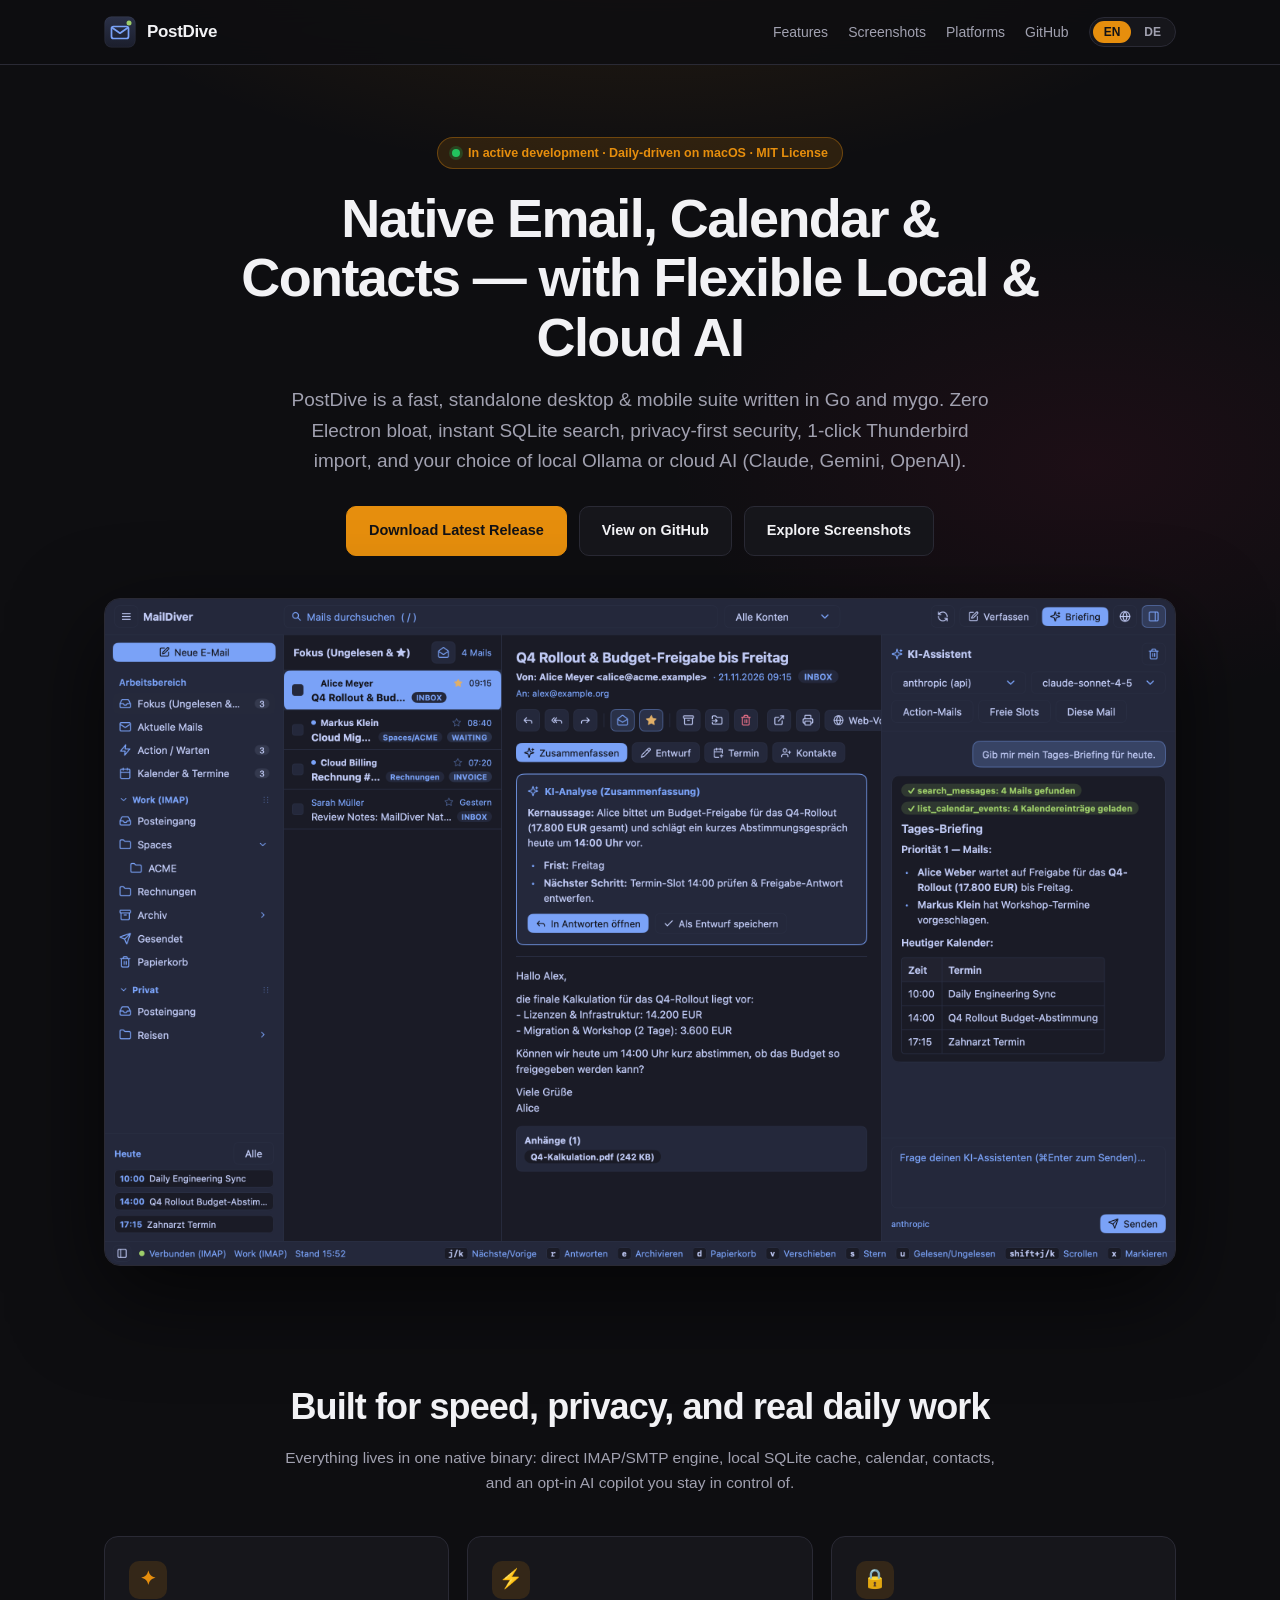
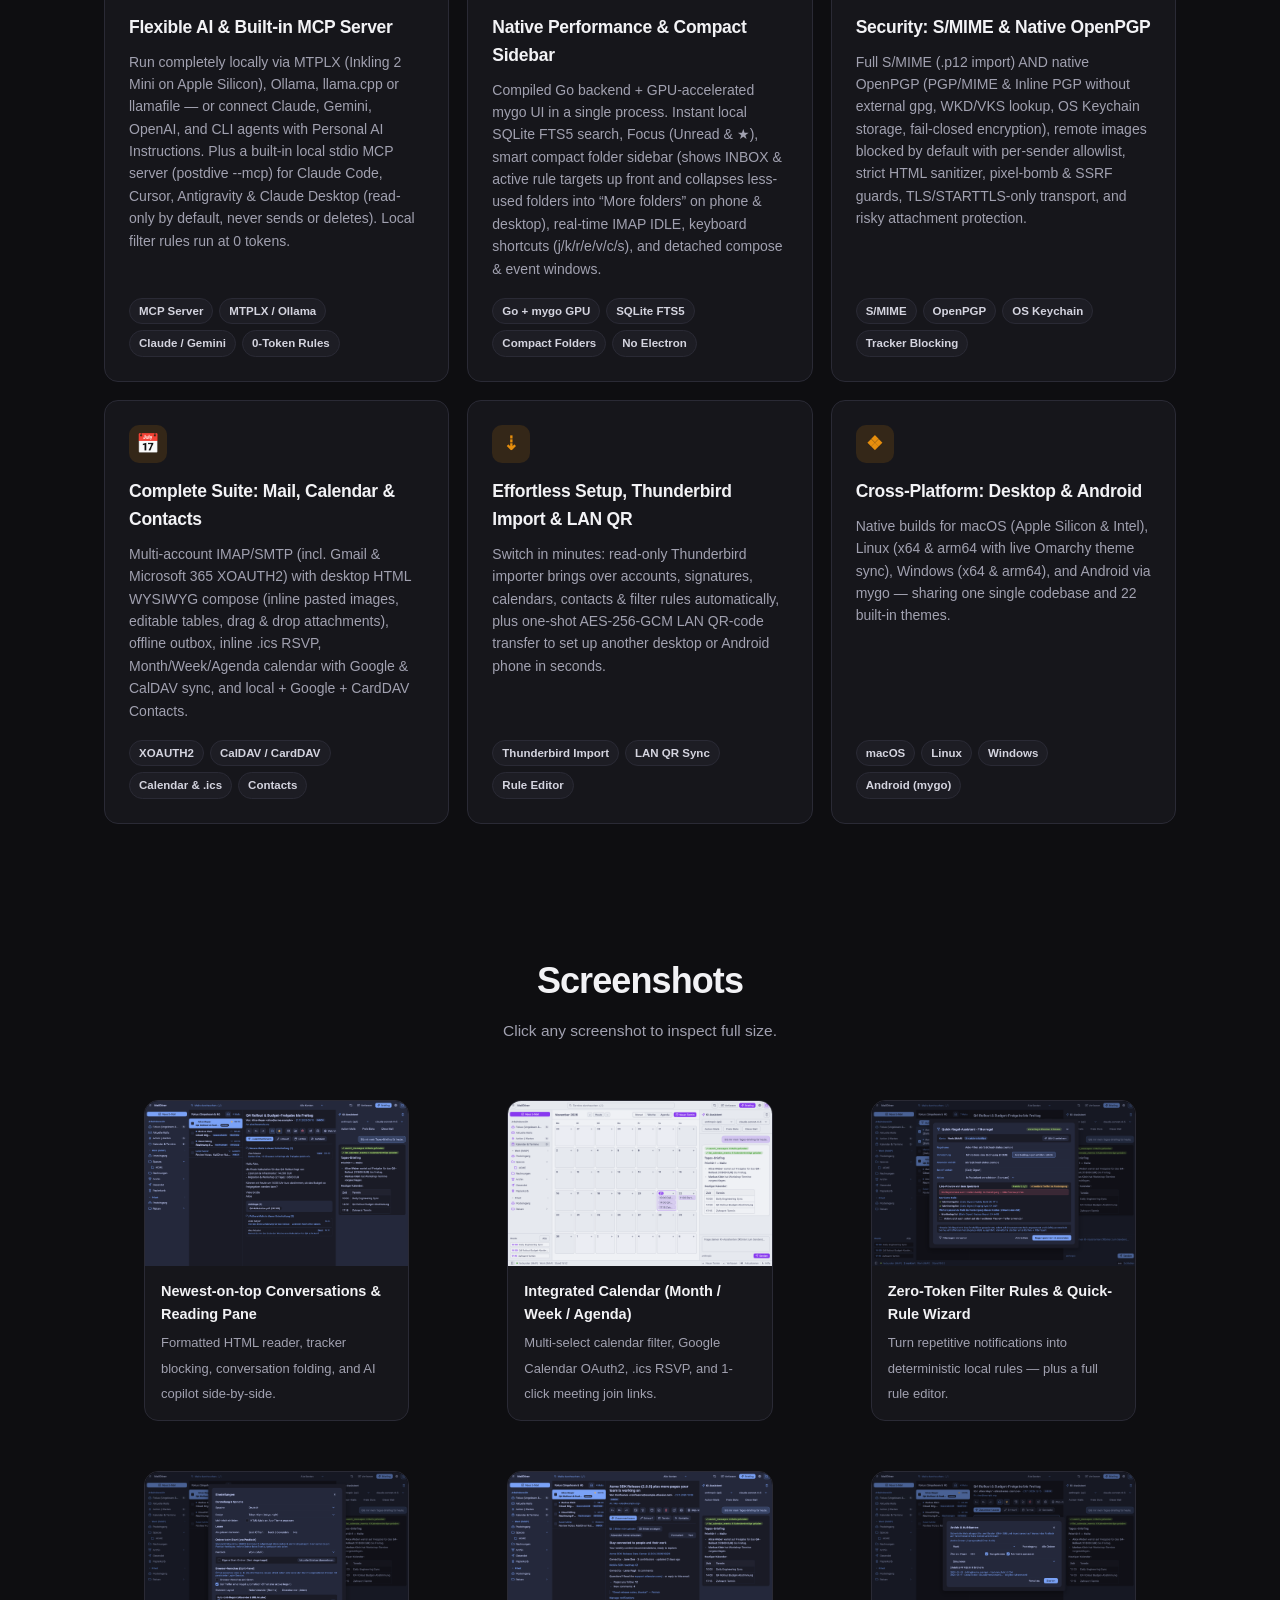
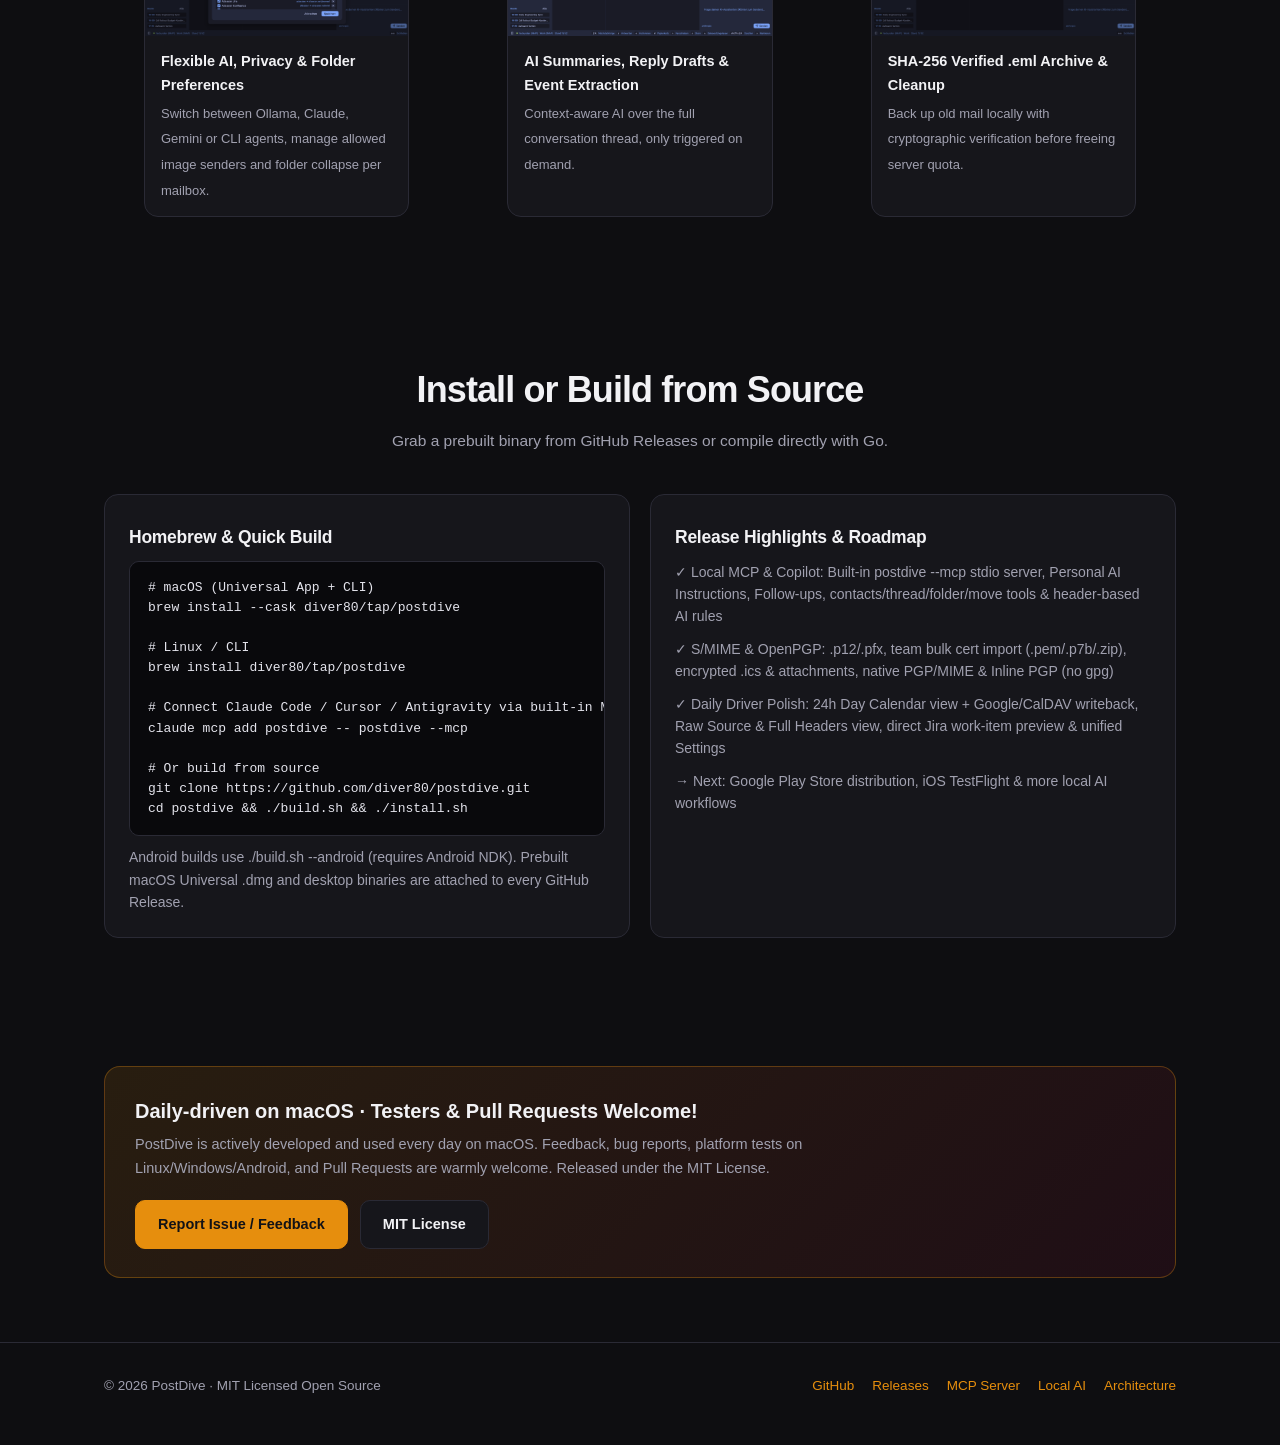
==== commit 0de0a4f3: "v0.7.31: Rename MailDiver -> PostDive + Linux/Omarchy Wayland fixes & polish" ====
--- a/docs/index.html
+++ b/docs/index.html
@@ -3,7 +3,7 @@
 <head>
   <meta charset="utf-8" />
   <meta name="viewport" content="width=device-width, initial-scale=1" />
-  <title>MailDiver — Native Mail, Calendar, Contacts &amp; Flexible AI</title>
+  <title>PostDive — Native Mail, Calendar, Contacts &amp; Flexible AI</title>
   <meta name="description" content="Fast native Go email, calendar & contacts suite with local Ollama & cloud AI, Thunderbird 1-click import, security-first design, and cross-platform builds for macOS, Linux, Windows & Android. MIT License." />
   <link rel="icon" type="image/svg+xml" href="icon.svg" />
   <style>
@@ -321,14 +321,14 @@
   <header>
     <div class="container nav">
       <a class="brand" href="#top">
-        <img src="icon.svg" alt="MailDiver" />
-        <span>MailDiver</span>
+        <img src="icon.svg" alt="PostDive" />
+        <span>PostDive</span>
       </a>
       <div class="nav-links">
         <a class="hide-sm" href="#features" data-i18n="nav.features">Features</a>
         <a class="hide-sm" href="#screenshots" data-i18n="nav.screenshots">Screenshots</a>
         <a class="hide-sm" href="#platforms" data-i18n="nav.platforms">Platforms</a>
-        <a class="hide-sm" href="https://github.com/diver80/maildiver" target="_blank" rel="noopener">GitHub</a>
+        <a class="hide-sm" href="https://github.com/diver80/postdive" target="_blank" rel="noopener">GitHub</a>
         <div class="lang-switch" role="group" aria-label="Language">
           <button type="button" id="btn-en" class="active">EN</button>
           <button type="button" id="btn-de">DE</button>
@@ -346,15 +346,15 @@
         </div>
         <h1 data-i18n="hero.title">Native Email, Calendar &amp; Contacts — with Flexible Local &amp; Cloud AI</h1>
         <p class="lead" data-i18n="hero.lead">
-          MailDiver is a fast, standalone desktop &amp; mobile suite written in Go and mygo. Zero Electron bloat, instant SQLite search, privacy-first security, 1-click Thunderbird import, and your choice of local Ollama or cloud AI (Claude, Gemini, OpenAI).
+          PostDive is a fast, standalone desktop &amp; mobile suite written in Go and mygo. Zero Electron bloat, instant SQLite search, privacy-first security, 1-click Thunderbird import, and your choice of local Ollama or cloud AI (Claude, Gemini, OpenAI).
         </p>
         <div class="cta-row">
-          <a class="btn primary" href="https://github.com/diver80/maildiver/releases/latest" target="_blank" rel="noopener" data-i18n="hero.download">Download Latest Release</a>
-          <a class="btn" href="https://github.com/diver80/maildiver" target="_blank" rel="noopener" data-i18n="hero.source">View on GitHub</a>
+          <a class="btn primary" href="https://github.com/diver80/postdive/releases/latest" target="_blank" rel="noopener" data-i18n="hero.download">Download Latest Release</a>
+          <a class="btn" href="https://github.com/diver80/postdive" target="_blank" rel="noopener" data-i18n="hero.source">View on GitHub</a>
           <a class="btn" href="#screenshots" data-i18n="hero.screens">Explore Screenshots</a>
         </div>
         <div class="hero-shot">
-          <img src="screenshots/app-main.png" alt="MailDiver main desktop workspace" />
+          <img src="screenshots/app-main.png" alt="PostDive main desktop workspace" />
         </div>
       </div>
     </section>
@@ -369,7 +369,7 @@
           <article class="card">
             <div class="icon">✦</div>
             <h3 data-i18n="f1.title">Flexible AI &amp; Built-in MCP Server</h3>
-            <p data-i18n="f1.desc">Run completely locally via MTPLX (Inkling 2 Mini on Apple Silicon), Ollama, llama.cpp or llamafile — or connect Claude, Gemini, OpenAI, and CLI agents with Personal AI Instructions. Plus a built-in local stdio MCP server (maildiver --mcp) for Claude Code, Cursor, Antigravity &amp; Claude Desktop (read-only by default, never sends or deletes). Local filter rules run at 0 tokens.</p>
+            <p data-i18n="f1.desc">Run completely locally via MTPLX (Inkling 2 Mini on Apple Silicon), Ollama, llama.cpp or llamafile — or connect Claude, Gemini, OpenAI, and CLI agents with Personal AI Instructions. Plus a built-in local stdio MCP server (postdive --mcp) for Claude Code, Cursor, Antigravity &amp; Claude Desktop (read-only by default, never sends or deletes). Local filter rules run at 0 tokens.</p>
             <div class="tags">
               <span class="tag">MCP Server</span>
               <span class="tag">MTPLX / Ollama</span>
@@ -503,22 +503,22 @@
           <div class="card">
             <h3 data-i18n="plat.quick">Homebrew &amp; Quick Build</h3>
             <pre><code># macOS (Universal App + CLI)
-brew install --cask diver80/tap/maildiver
+brew install --cask diver80/tap/postdive
 
 # Linux / CLI
-brew install diver80/tap/maildiver
+brew install diver80/tap/postdive
 
 # Connect Claude Code / Cursor / Antigravity via built-in MCP
-claude mcp add maildiver -- maildiver --mcp
+claude mcp add postdive -- postdive --mcp
 
 # Or build from source
-git clone https://github.com/diver80/maildiver.git
-cd maildiver && ./build.sh && ./install.sh</code></pre>
+git clone https://github.com/diver80/postdive.git
+cd postdive && ./build.sh && ./install.sh</code></pre>
             <p data-i18n="plat.android">Android builds use <code>./build.sh --android</code> (requires Android NDK). Prebuilt macOS Universal <code>.dmg</code> and desktop binaries are attached to every GitHub Release.</p>
           </div>
           <div class="card">
             <h3 data-i18n="plat.road">Release Highlights &amp; Roadmap</h3>
-            <p data-i18n="plat.road1">✓ <strong>Local MCP &amp; Copilot:</strong> Built-in <code>maildiver --mcp</code> stdio server, Personal AI Instructions, Follow-ups, contacts/thread/folder/move tools &amp; header-based AI rules</p>
+            <p data-i18n="plat.road1">✓ <strong>Local MCP &amp; Copilot:</strong> Built-in <code>postdive --mcp</code> stdio server, Personal AI Instructions, Follow-ups, contacts/thread/folder/move tools &amp; header-based AI rules</p>
             <p data-i18n="plat.road2">✓ <strong>S/MIME &amp; OpenPGP:</strong> .p12/.pfx, team bulk cert import (.pem/.p7b/.zip), encrypted .ics &amp; attachments, native PGP/MIME &amp; Inline PGP (no gpg)</p>
             <p data-i18n="plat.road3">✓ <strong>Daily Driver Polish:</strong> 24h Day Calendar view + Google/CalDAV writeback, Raw Source &amp; Full Headers view, direct Jira work-item preview &amp; unified Settings</p>
             <p data-i18n="plat.road4">→ <strong>Next:</strong> Google Play Store distribution, iOS TestFlight &amp; more local AI workflows</p>
@@ -532,11 +532,11 @@
         <div class="status-banner">
           <div>
             <h3 data-i18n="open.title">Daily-driven on macOS · Testers &amp; Pull Requests Welcome!</h3>
-            <p data-i18n="open.desc">MailDiver is actively developed and used every day on macOS. Feedback, bug reports, platform tests on Linux/Windows/Android, and Pull Requests are warmly welcome. Released under the MIT License.</p>
+            <p data-i18n="open.desc">PostDive is actively developed and used every day on macOS. Feedback, bug reports, platform tests on Linux/Windows/Android, and Pull Requests are warmly welcome. Released under the MIT License.</p>
           </div>
           <div class="cta-row" style="margin:0;">
-            <a class="btn primary" href="https://github.com/diver80/maildiver/issues" target="_blank" rel="noopener" data-i18n="open.issues">Report Issue / Feedback</a>
-            <a class="btn" href="https://github.com/diver80/maildiver/blob/main/LICENSE" target="_blank" rel="noopener" data-i18n="open.license">MIT License</a>
+            <a class="btn primary" href="https://github.com/diver80/postdive/issues" target="_blank" rel="noopener" data-i18n="open.issues">Report Issue / Feedback</a>
+            <a class="btn" href="https://github.com/diver80/postdive/blob/main/LICENSE" target="_blank" rel="noopener" data-i18n="open.license">MIT License</a>
           </div>
         </div>
       </div>
@@ -545,13 +545,13 @@
 
   <footer>
     <div class="container foot-row">
-      <span>© 2026 MailDiver · <span data-i18n="foot.mit">MIT Licensed Open Source</span></span>
+      <span>© 2026 PostDive · <span data-i18n="foot.mit">MIT Licensed Open Source</span></span>
       <div style="display:flex;gap:18px;">
-        <a href="https://github.com/diver80/maildiver" target="_blank" rel="noopener">GitHub</a>
-        <a href="https://github.com/diver80/maildiver/releases" target="_blank" rel="noopener">Releases</a>
-        <a href="https://github.com/diver80/maildiver/blob/main/docs/MCP.md" target="_blank" rel="noopener">MCP Server</a>
-        <a href="https://github.com/diver80/maildiver/blob/main/docs/LOCAL_AI.md" target="_blank" rel="noopener" data-i18n="foot.localai">Local AI</a>
-        <a href="https://github.com/diver80/maildiver/blob/main/docs/ARCHITECTURE.md" target="_blank" rel="noopener" data-i18n="foot.arch">Architecture</a>
+        <a href="https://github.com/diver80/postdive" target="_blank" rel="noopener">GitHub</a>
+        <a href="https://github.com/diver80/postdive/releases" target="_blank" rel="noopener">Releases</a>
+        <a href="https://github.com/diver80/postdive/blob/main/docs/MCP.md" target="_blank" rel="noopener">MCP Server</a>
+        <a href="https://github.com/diver80/postdive/blob/main/docs/LOCAL_AI.md" target="_blank" rel="noopener" data-i18n="foot.localai">Local AI</a>
+        <a href="https://github.com/diver80/postdive/blob/main/docs/ARCHITECTURE.md" target="_blank" rel="noopener" data-i18n="foot.arch">Architecture</a>
       </div>
     </div>
   </footer>
@@ -568,14 +568,14 @@
         "nav.platforms": "Platforms",
         "hero.badge": "In active development · Daily-driven on macOS · MIT License",
         "hero.title": "Native Email, Calendar & Contacts — with Flexible Local & Cloud AI",
-        "hero.lead": "MailDiver is a fast, standalone desktop & mobile suite written in Go and mygo. Zero Electron bloat, instant SQLite search, privacy-first security, 1-click Thunderbird import, and your choice of local Ollama or cloud AI (Claude, Gemini, OpenAI).",
+        "hero.lead": "PostDive is a fast, standalone desktop & mobile suite written in Go and mygo. Zero Electron bloat, instant SQLite search, privacy-first security, 1-click Thunderbird import, and your choice of local Ollama or cloud AI (Claude, Gemini, OpenAI).",
         "hero.download": "Download Latest Release",
         "hero.source": "View on GitHub",
         "hero.screens": "Explore Screenshots",
         "feat.title": "Built for speed, privacy, and real daily work",
         "feat.sub": "Everything lives in one native binary: direct IMAP/SMTP engine, local SQLite cache, calendar, contacts, and an opt-in AI copilot you stay in control of.",
         "f1.title": "Flexible AI & Built-in MCP Server",
-        "f1.desc": "Run completely locally via MTPLX (Inkling 2 Mini on Apple Silicon), Ollama, llama.cpp or llamafile — or connect Claude, Gemini, OpenAI, and CLI agents with Personal AI Instructions. Plus a built-in local stdio MCP server (maildiver --mcp) for Claude Code, Cursor, Antigravity & Claude Desktop (read-only by default, never sends or deletes). Local filter rules run at 0 tokens.",
+        "f1.desc": "Run completely locally via MTPLX (Inkling 2 Mini on Apple Silicon), Ollama, llama.cpp or llamafile — or connect Claude, Gemini, OpenAI, and CLI agents with Personal AI Instructions. Plus a built-in local stdio MCP server (postdive --mcp) for Claude Code, Cursor, Antigravity & Claude Desktop (read-only by default, never sends or deletes). Local filter rules run at 0 tokens.",
         "f1.tag": "0-Token Rules",
         "f2.title": "Native Performance & Compact Sidebar",
         "f2.desc": "Compiled Go backend + GPU-accelerated mygo UI in a single process. Instant local SQLite FTS5 search, Focus (Unread & ★), smart compact folder sidebar (shows INBOX & active rule targets up front and collapses less-used folders into “More folders” on phone & desktop), real-time IMAP IDLE, keyboard shortcuts (j/k/r/e/v/c/s), and detached compose & event windows.",
@@ -614,12 +614,12 @@
         "plat.quick": "Homebrew & Quick Build",
         "plat.android": "Android builds use ./build.sh --android (requires Android NDK). Prebuilt macOS Universal .dmg and desktop binaries are attached to every GitHub Release.",
         "plat.road": "Release Highlights & Roadmap",
-        "plat.road1": "✓ Local MCP & Copilot: Built-in maildiver --mcp stdio server, Personal AI Instructions, Follow-ups, contacts/thread/folder/move tools & header-based AI rules",
+        "plat.road1": "✓ Local MCP & Copilot: Built-in postdive --mcp stdio server, Personal AI Instructions, Follow-ups, contacts/thread/folder/move tools & header-based AI rules",
         "plat.road2": "✓ S/MIME & OpenPGP: .p12/.pfx, team bulk cert import (.pem/.p7b/.zip), encrypted .ics & attachments, native PGP/MIME & Inline PGP (no gpg)",
         "plat.road3": "✓ Daily Driver Polish: 24h Day Calendar view + Google/CalDAV writeback, Raw Source & Full Headers view, direct Jira work-item preview & unified Settings",
         "plat.road4": "→ Next: Google Play Store distribution, iOS TestFlight & more local AI workflows",
         "open.title": "Daily-driven on macOS · Testers & Pull Requests Welcome!",
-        "open.desc": "MailDiver is actively developed and used every day on macOS. Feedback, bug reports, platform tests on Linux/Windows/Android, and Pull Requests are warmly welcome. Released under the MIT License.",
+        "open.desc": "PostDive is actively developed and used every day on macOS. Feedback, bug reports, platform tests on Linux/Windows/Android, and Pull Requests are warmly welcome. Released under the MIT License.",
         "open.issues": "Report Issue / Feedback",
         "open.license": "MIT License",
         "foot.mit": "MIT Licensed Open Source",
@@ -632,14 +632,14 @@
         "nav.platforms": "Plattformen",
         "hero.badge": "Aktiv in Entwicklung · Täglich auf macOS im Einsatz · MIT-Lizenz",
         "hero.title": "Nativer E-Mail-, Kalender- & Kontakt-Client — mit flexibler lokaler & Cloud-KI",
-        "hero.lead": "MailDiver ist eine schnelle, eigenständige Suite in Go und mygo. Ohne Electron-Ballast, mit sofortiger SQLite-Volltextsuche, Privacy-first-Sicherheit, 1-Klick-Thunderbird-Import sowie lokaler KI (Ollama) oder Cloud-Anbietern (Claude, Gemini, OpenAI).",
+        "hero.lead": "PostDive ist eine schnelle, eigenständige Suite in Go und mygo. Ohne Electron-Ballast, mit sofortiger SQLite-Volltextsuche, Privacy-first-Sicherheit, 1-Klick-Thunderbird-Import sowie lokaler KI (Ollama) oder Cloud-Anbietern (Claude, Gemini, OpenAI).",
         "hero.download": "Aktuelles Release laden",
         "hero.source": "Auf GitHub ansehen",
         "hero.screens": "Screenshots ansehen",
         "feat.title": "Gebaut für Tempo, Sicherheit und den echten Arbeitsalltag",
         "feat.sub": "Alles in einem nativen Programm: direkte IMAP/SMTP-Engine, lokaler SQLite-Cache, Kalender, Kontakte und ein optionaler KI-Copilot, bei dem du die volle Kontrolle behältst.",
         "f1.title": "KI flexibel & Eingebauter MCP-Server",
-        "f1.desc": "Komplett lokal mit MTPLX (Inkling 2 Mini auf Apple Silicon), Ollama, llama.cpp oder llamafile – oder flexibel mit Claude, Gemini, OpenAI und CLI-Agenten inkl. Persönlicher KI-Hinweise. Dazu ein eingebauter lokaler stdio-MCP-Server (maildiver --mcp) für Claude Code, Cursor, Antigravity & Claude Desktop (standardmäßig Read-Only, sendet und löscht niemals). Lokale Filterregeln laufen mit 0 Tokens.",
+        "f1.desc": "Komplett lokal mit MTPLX (Inkling 2 Mini auf Apple Silicon), Ollama, llama.cpp oder llamafile – oder flexibel mit Claude, Gemini, OpenAI und CLI-Agenten inkl. Persönlicher KI-Hinweise. Dazu ein eingebauter lokaler stdio-MCP-Server (postdive --mcp) für Claude Code, Cursor, Antigravity & Claude Desktop (standardmäßig Read-Only, sendet und löscht niemals). Lokale Filterregeln laufen mit 0 Tokens.",
         "f1.tag": "0-Token-Regeln",
         "f2.title": "Native Performance & Kompakte Ordner",
         "f2.desc": "Kompiliertes Go-Backend und GPU-beschleunigte mygo-Oberfläche in einem Prozess. Sofortige SQLite-FTS5-Suche, Fokus (Ungelesen & ★), kompakte Ordner-Seitenleiste (zeigt INBOX & aktive Regelziele direkt und klappt seltenere Ordner unter „Weitere Ordner“ ein – auf Handy & Desktop), IMAP IDLE, Shortcuts (j/k/r/e/v/c/s) und eigene Fenster für Verfassen & Termine.",
@@ -678,12 +678,12 @@
         "plat.quick": "Homebrew & Schnell-Build",
         "plat.android": "Android-Builds laufen über ./build.sh --android (Android NDK benötigt). Ein fertiges macOS-Universal-.dmg und Desktop-Binaries hängen an jedem GitHub Release.",
         "plat.road": "Release-Highlights & Roadmap",
-        "plat.road1": "✓ Lokaler MCP-Server & Copilot: Eingebauter maildiver --mcp stdio-Server, Persönliche KI-Hinweise, Follow-ups, Kontakt-/Thread-/Ordner-/Verschiebe-Tools & Header-KI-Regeln",
+        "plat.road1": "✓ Lokaler MCP-Server & Copilot: Eingebauter postdive --mcp stdio-Server, Persönliche KI-Hinweise, Follow-ups, Kontakt-/Thread-/Ordner-/Verschiebe-Tools & Header-KI-Regeln",
         "plat.road2": "✓ S/MIME & OpenPGP: .p12/.pfx, Team-Bulk-Zertifikatsimport (.pem/.p7b/.zip), verschlüsselte .ics & Anhänge, natives PGP/MIME & Inline-PGP (ohne gpg)",
         "plat.road3": "✓ Alltagstauglich: 24h-Tageskalender + Google-/CalDAV-Writeback, Quelltext- & Voll-Header-Ansicht, direkte Jira-Work-Item-Vorschau & zentrale Einstellungen",
         "plat.road4": "→ Als Nächstes: Google-Play-Store-Verteilung, iOS TestFlight & weitere lokale KI-Workflows",
         "open.title": "Täglich auf macOS im Einsatz · Tester & Pull-Requests willkommen!",
-        "open.desc": "MailDiver ist aktiv in Entwicklung und bereits jeden Tag auf macOS im produktiven Einsatz. Feedback, Fehlerberichte, Tests auf Linux/Windows/Android und Pull-Requests sind herzlich willkommen! Veröffentlicht unter der MIT-Lizenz.",
+        "open.desc": "PostDive ist aktiv in Entwicklung und bereits jeden Tag auf macOS im produktiven Einsatz. Feedback, Fehlerberichte, Tests auf Linux/Windows/Android und Pull-Requests sind herzlich willkommen! Veröffentlicht unter der MIT-Lizenz.",
         "open.issues": "Issue / Feedback melden",
         "open.license": "MIT-Lizenz",
         "foot.mit": "Open Source unter MIT-Lizenz",
@@ -701,7 +701,7 @@
       });
       document.getElementById("btn-en").classList.toggle("active", lang === "en");
       document.getElementById("btn-de").classList.toggle("active", lang === "de");
-      try { localStorage.setItem("maildiver_lang", lang); } catch (_) {}
+      try { localStorage.setItem("postdive_lang", lang); } catch (_) {}
     }
 
     document.getElementById("btn-en").addEventListener("click", () => applyLang("en"));
@@ -710,7 +710,7 @@
     const params = new URLSearchParams(location.search);
     const paramLang = params.get("lang");
     let saved = null;
-    try { saved = localStorage.getItem("maildiver_lang"); } catch (_) {}
+    try { saved = localStorage.getItem("postdive_lang"); } catch (_) {}
     const initLang = (paramLang === "de" || paramLang === "en")
       ? paramLang
       : (saved === "de" || saved === "en")
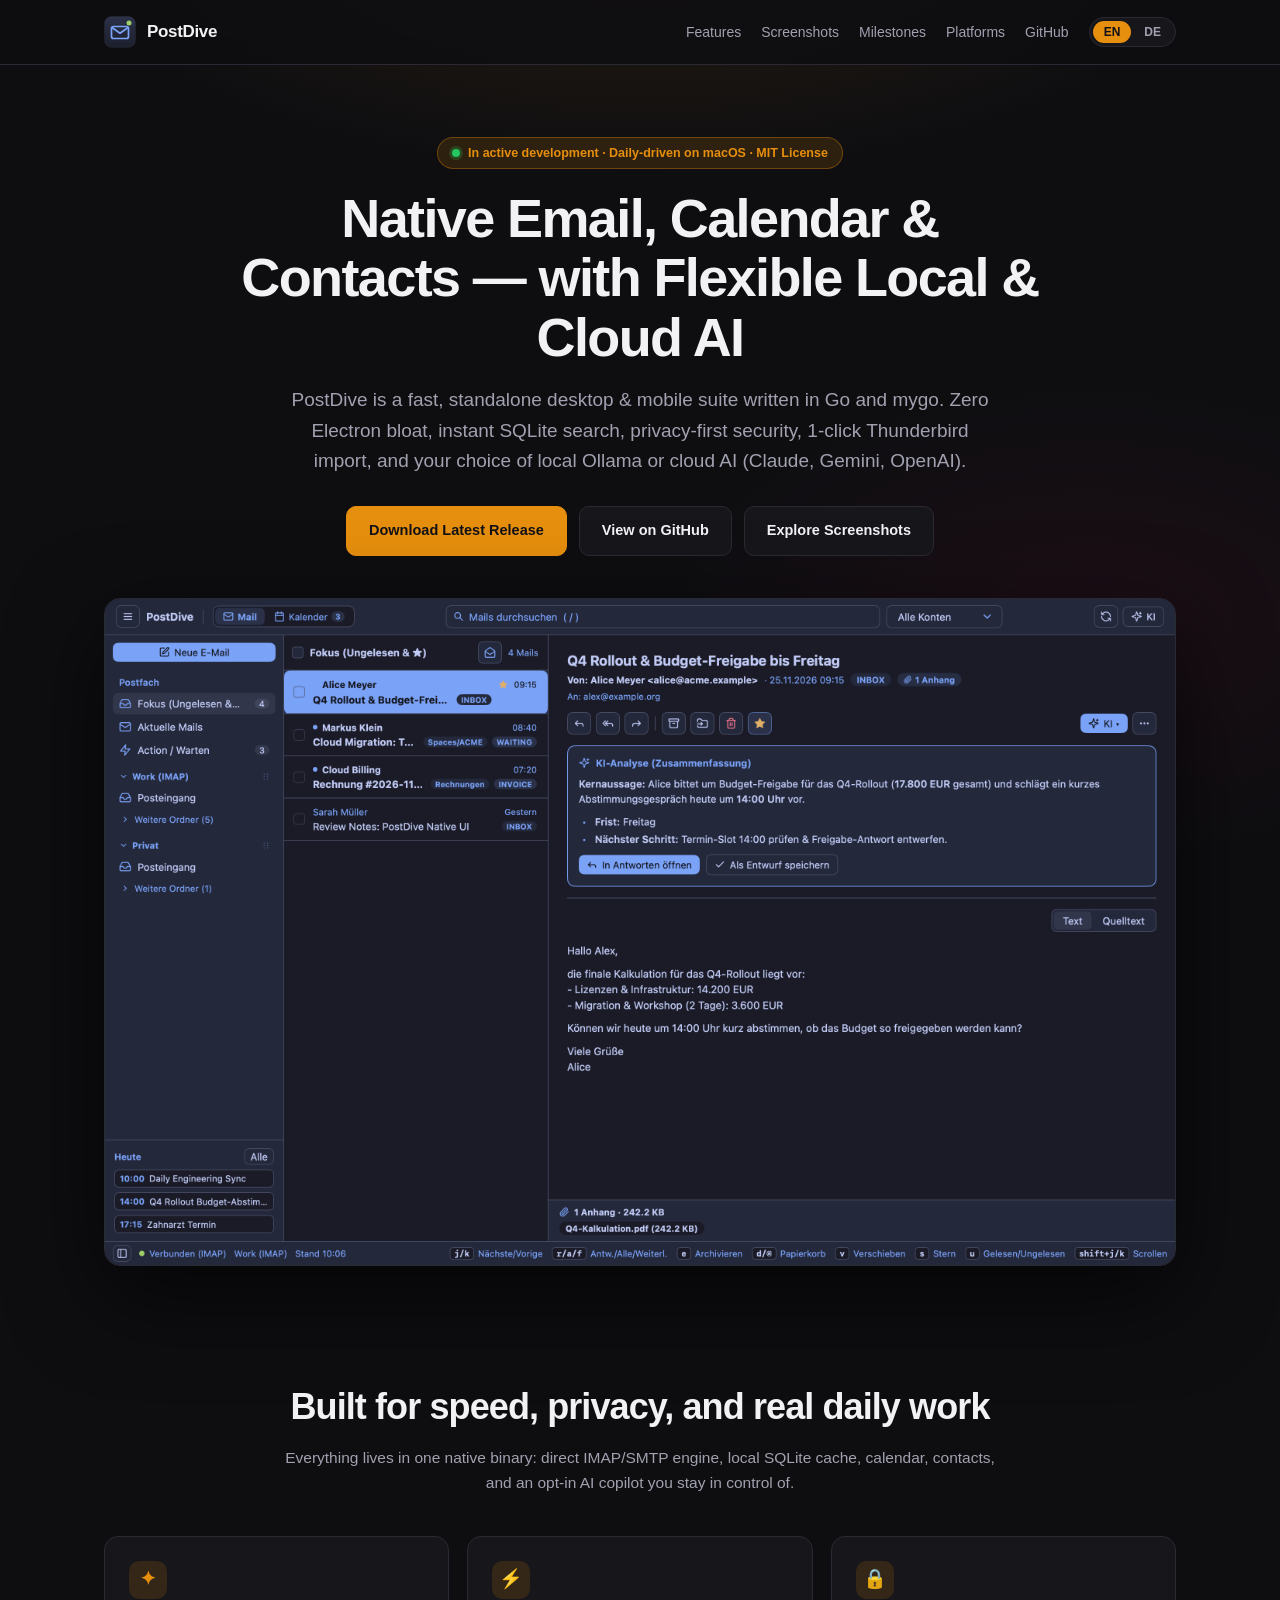
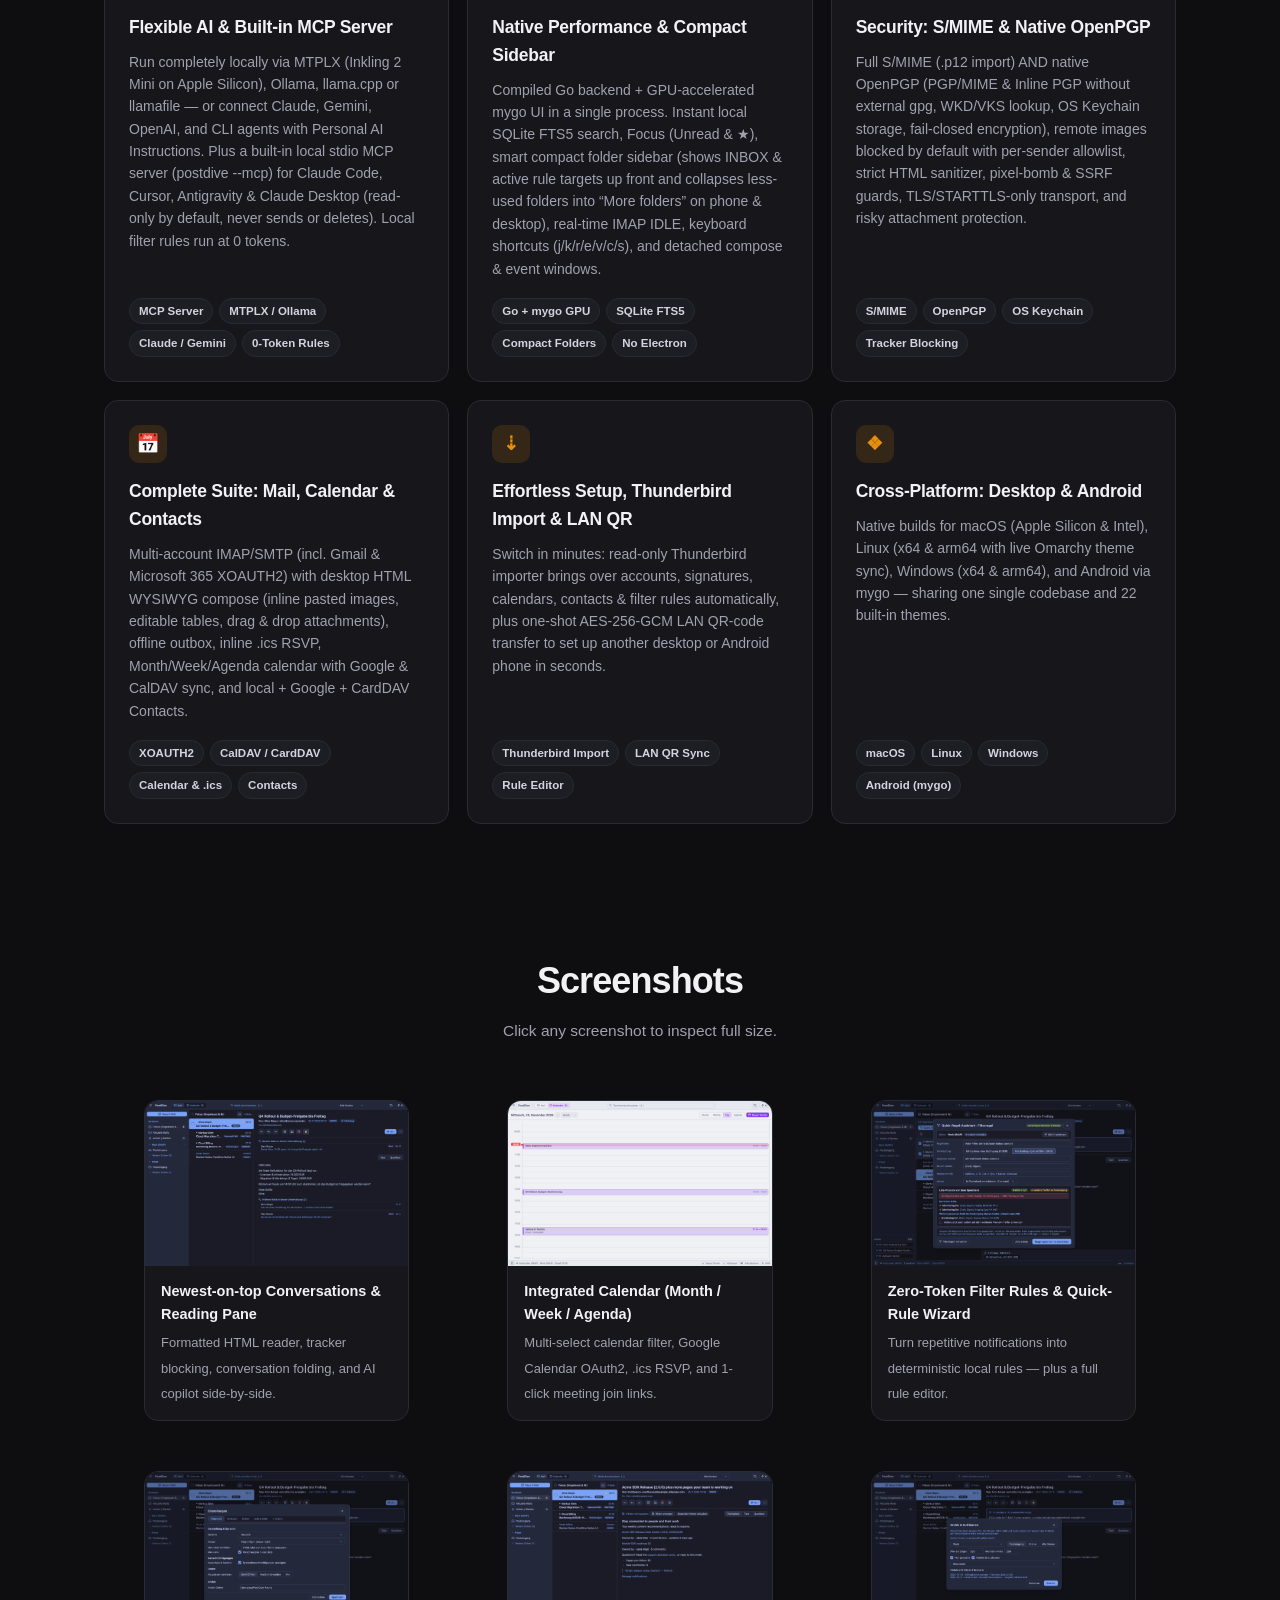
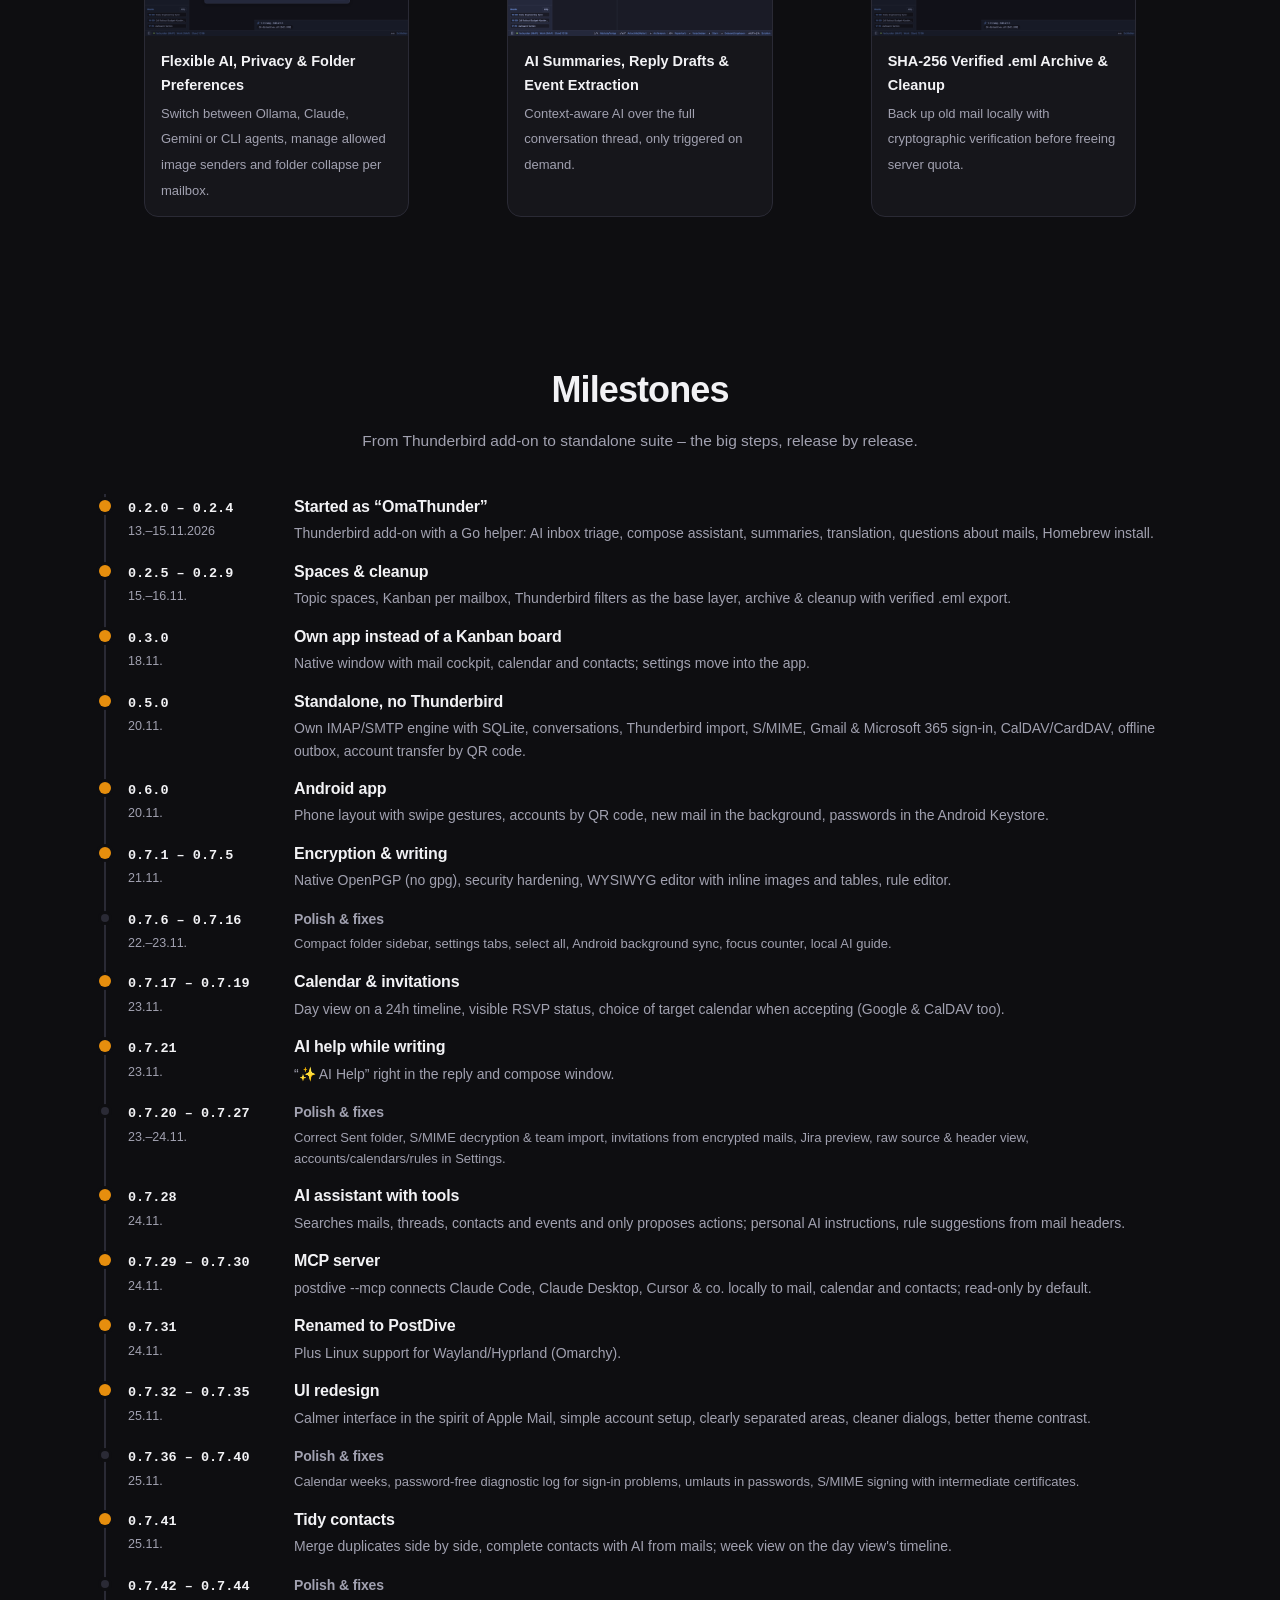
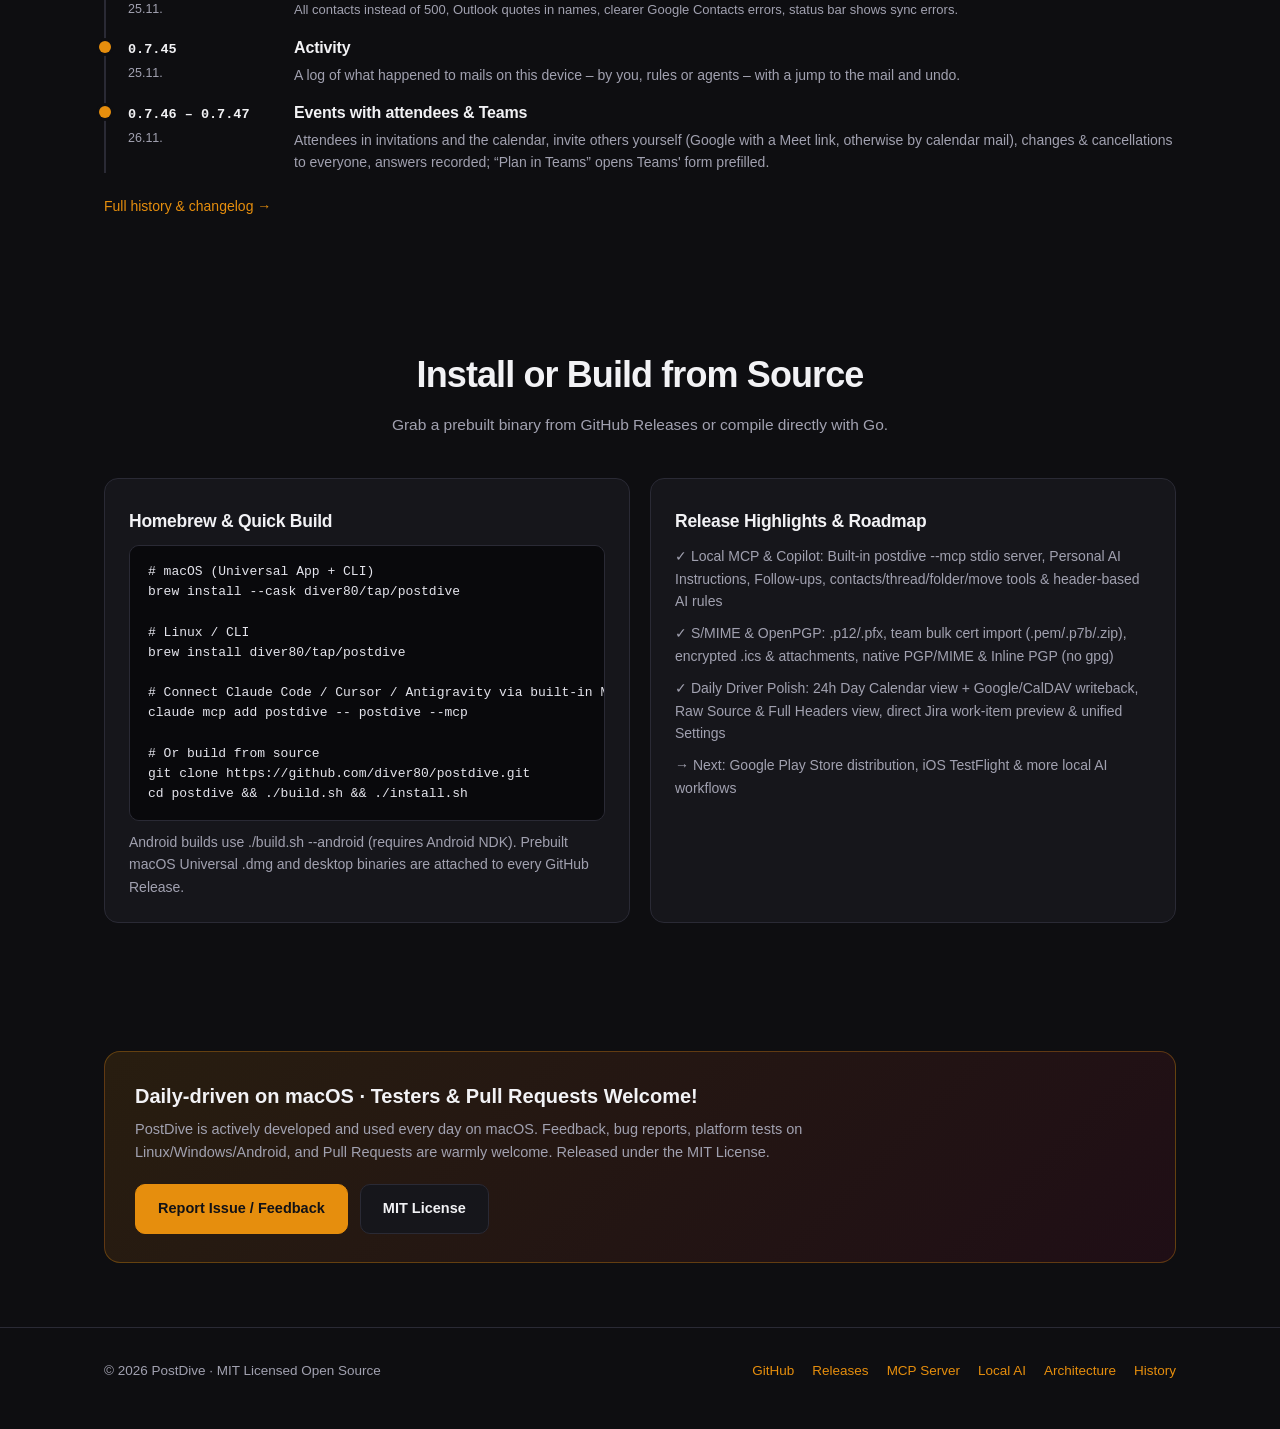
==== commit 58d31c41: "v0.7.47: plan Teams meetings from the event form, milestones page and website section Co-Authored-By" ====
--- a/docs/index.html
+++ b/docs/index.html
@@ -311,6 +311,25 @@
       box-shadow: 0 30px 90px rgba(0, 0, 0, 0.8);
     }
 
+    /* Milestones timeline */
+    .timeline { list-style: none; margin: 0; padding: 0 0 0 22px; border-left: 2px solid var(--border); display: flex; flex-direction: column; gap: 14px; }
+    .tl-item { position: relative; display: grid; grid-template-columns: 150px 1fr; gap: 16px; align-items: baseline; }
+    .tl-item::before { content: ""; position: absolute; left: -29px; top: 6px; width: 12px; height: 12px; border-radius: 50%; background: var(--accent); box-shadow: 0 0 0 3px var(--bg); }
+    .tl-item.minor::before { width: 8px; height: 8px; left: -27px; top: 8px; background: var(--border); }
+    .tl-meta { display: flex; flex-direction: column; gap: 2px; }
+    .tl-ver { font-family: ui-monospace, SFMono-Regular, Menlo, monospace; font-size: 13.5px; font-weight: 700; color: var(--text); }
+    .tl-date { font-size: 12.5px; color: var(--muted); }
+    .tl-body strong { font-size: 16px; letter-spacing: -0.01em; }
+    .tl-body p { margin: 3px 0 0; font-size: 14px; color: var(--muted); }
+    .tl-item.minor .tl-body strong { font-size: 14px; font-weight: 600; color: var(--muted); }
+    .tl-item.minor .tl-body p { font-size: 13px; }
+    .tl-more { margin: 22px 0 0; font-size: 14px; }
+    .tl-more a { color: var(--accent); text-decoration: none; }
+    @media (max-width: 720px) {
+      .tl-item { grid-template-columns: 1fr; gap: 4px; }
+      .tl-meta { flex-direction: row; gap: 10px; align-items: baseline; }
+    }
+
     @media (max-width: 720px) {
       .nav-links .hide-sm { display: none; }
       .hero { padding-top: 46px; }
@@ -327,6 +346,7 @@
       <div class="nav-links">
         <a class="hide-sm" href="#features" data-i18n="nav.features">Features</a>
         <a class="hide-sm" href="#screenshots" data-i18n="nav.screenshots">Screenshots</a>
+        <a class="hide-sm" href="#milestones" data-i18n="nav.milestones">Milestones</a>
         <a class="hide-sm" href="#platforms" data-i18n="nav.platforms">Platforms</a>
         <a class="hide-sm" href="https://github.com/diver80/postdive" target="_blank" rel="noopener">GitHub</a>
         <div class="lang-switch" role="group" aria-label="Language">
@@ -493,6 +513,94 @@
       </div>
     </section>
 
+    <section id="milestones">
+      <div class="container">
+        <div class="sec-head">
+          <h2 data-i18n="ms.title">Milestones</h2>
+          <p data-i18n="ms.sub">From Thunderbird add-on to standalone suite – the big steps, release by release.</p>
+        </div>
+        <ol class="timeline">
+          <li class="tl-item major">
+            <div class="tl-meta"><span class="tl-ver">0.2.0 – 0.2.4</span><span class="tl-date">13.–15.11.2026</span></div>
+            <div class="tl-body"><strong data-i18n="ms.0.t">Started as “OmaThunder”</strong><p data-i18n="ms.0.d">Thunderbird add-on with a Go helper: AI inbox triage, compose assistant, summaries, translation, questions about mails, Homebrew install.</p></div>
+          </li>
+          <li class="tl-item major">
+            <div class="tl-meta"><span class="tl-ver">0.2.5 – 0.2.9</span><span class="tl-date">15.–16.11.</span></div>
+            <div class="tl-body"><strong data-i18n="ms.1.t">Spaces &amp; cleanup</strong><p data-i18n="ms.1.d">Topic spaces, Kanban per mailbox, Thunderbird filters as the base layer, archive &amp; cleanup with verified .eml export.</p></div>
+          </li>
+          <li class="tl-item major">
+            <div class="tl-meta"><span class="tl-ver">0.3.0</span><span class="tl-date">18.11.</span></div>
+            <div class="tl-body"><strong data-i18n="ms.2.t">Own app instead of a Kanban board</strong><p data-i18n="ms.2.d">Native window with mail cockpit, calendar and contacts; settings move into the app.</p></div>
+          </li>
+          <li class="tl-item major">
+            <div class="tl-meta"><span class="tl-ver">0.5.0</span><span class="tl-date">20.11.</span></div>
+            <div class="tl-body"><strong data-i18n="ms.3.t">Standalone, no Thunderbird</strong><p data-i18n="ms.3.d">Own IMAP/SMTP engine with SQLite, conversations, Thunderbird import, S/MIME, Gmail &amp; Microsoft 365 sign-in, CalDAV/CardDAV, offline outbox, account transfer by QR code.</p></div>
+          </li>
+          <li class="tl-item major">
+            <div class="tl-meta"><span class="tl-ver">0.6.0</span><span class="tl-date">20.11.</span></div>
+            <div class="tl-body"><strong data-i18n="ms.4.t">Android app</strong><p data-i18n="ms.4.d">Phone layout with swipe gestures, accounts by QR code, new mail in the background, passwords in the Android Keystore.</p></div>
+          </li>
+          <li class="tl-item major">
+            <div class="tl-meta"><span class="tl-ver">0.7.1 – 0.7.5</span><span class="tl-date">21.11.</span></div>
+            <div class="tl-body"><strong data-i18n="ms.5.t">Encryption &amp; writing</strong><p data-i18n="ms.5.d">Native OpenPGP (no gpg), security hardening, WYSIWYG editor with inline images and tables, rule editor.</p></div>
+          </li>
+          <li class="tl-item minor">
+            <div class="tl-meta"><span class="tl-ver">0.7.6 – 0.7.16</span><span class="tl-date">22.–23.11.</span></div>
+            <div class="tl-body"><strong data-i18n="ms.6.t">Polish &amp; fixes</strong><p data-i18n="ms.6.d">Compact folder sidebar, settings tabs, select all, Android background sync, focus counter, local AI guide.</p></div>
+          </li>
+          <li class="tl-item major">
+            <div class="tl-meta"><span class="tl-ver">0.7.17 – 0.7.19</span><span class="tl-date">23.11.</span></div>
+            <div class="tl-body"><strong data-i18n="ms.7.t">Calendar &amp; invitations</strong><p data-i18n="ms.7.d">Day view on a 24h timeline, visible RSVP status, choice of target calendar when accepting (Google &amp; CalDAV too).</p></div>
+          </li>
+          <li class="tl-item major">
+            <div class="tl-meta"><span class="tl-ver">0.7.21</span><span class="tl-date">23.11.</span></div>
+            <div class="tl-body"><strong data-i18n="ms.8.t">AI help while writing</strong><p data-i18n="ms.8.d">“✨ AI Help” right in the reply and compose window.</p></div>
+          </li>
+          <li class="tl-item minor">
+            <div class="tl-meta"><span class="tl-ver">0.7.20 – 0.7.27</span><span class="tl-date">23.–24.11.</span></div>
+            <div class="tl-body"><strong data-i18n="ms.9.t">Polish &amp; fixes</strong><p data-i18n="ms.9.d">Correct Sent folder, S/MIME decryption &amp; team import, invitations from encrypted mails, Jira preview, raw source &amp; header view, accounts/calendars/rules in Settings.</p></div>
+          </li>
+          <li class="tl-item major">
+            <div class="tl-meta"><span class="tl-ver">0.7.28</span><span class="tl-date">24.11.</span></div>
+            <div class="tl-body"><strong data-i18n="ms.10.t">AI assistant with tools</strong><p data-i18n="ms.10.d">Searches mails, threads, contacts and events and only proposes actions; personal AI instructions, rule suggestions from mail headers.</p></div>
+          </li>
+          <li class="tl-item major">
+            <div class="tl-meta"><span class="tl-ver">0.7.29 – 0.7.30</span><span class="tl-date">24.11.</span></div>
+            <div class="tl-body"><strong data-i18n="ms.11.t">MCP server</strong><p data-i18n="ms.11.d">postdive --mcp connects Claude Code, Claude Desktop, Cursor &amp; co. locally to mail, calendar and contacts; read-only by default.</p></div>
+          </li>
+          <li class="tl-item major">
+            <div class="tl-meta"><span class="tl-ver">0.7.31</span><span class="tl-date">24.11.</span></div>
+            <div class="tl-body"><strong data-i18n="ms.12.t">Renamed to PostDive</strong><p data-i18n="ms.12.d">Plus Linux support for Wayland/Hyprland (Omarchy).</p></div>
+          </li>
+          <li class="tl-item major">
+            <div class="tl-meta"><span class="tl-ver">0.7.32 – 0.7.35</span><span class="tl-date">25.11.</span></div>
+            <div class="tl-body"><strong data-i18n="ms.13.t">UI redesign</strong><p data-i18n="ms.13.d">Calmer interface in the spirit of Apple Mail, simple account setup, clearly separated areas, cleaner dialogs, better theme contrast.</p></div>
+          </li>
+          <li class="tl-item minor">
+            <div class="tl-meta"><span class="tl-ver">0.7.36 – 0.7.40</span><span class="tl-date">25.11.</span></div>
+            <div class="tl-body"><strong data-i18n="ms.14.t">Polish &amp; fixes</strong><p data-i18n="ms.14.d">Calendar weeks, password-free diagnostic log for sign-in problems, umlauts in passwords, S/MIME signing with intermediate certificates.</p></div>
+          </li>
+          <li class="tl-item major">
+            <div class="tl-meta"><span class="tl-ver">0.7.41</span><span class="tl-date">25.11.</span></div>
+            <div class="tl-body"><strong data-i18n="ms.15.t">Tidy contacts</strong><p data-i18n="ms.15.d">Merge duplicates side by side, complete contacts with AI from mails; week view on the day view&#x27;s timeline.</p></div>
+          </li>
+          <li class="tl-item minor">
+            <div class="tl-meta"><span class="tl-ver">0.7.42 – 0.7.44</span><span class="tl-date">25.11.</span></div>
+            <div class="tl-body"><strong data-i18n="ms.16.t">Polish &amp; fixes</strong><p data-i18n="ms.16.d">All contacts instead of 500, Outlook quotes in names, clearer Google Contacts errors, status bar shows sync errors.</p></div>
+          </li>
+          <li class="tl-item major">
+            <div class="tl-meta"><span class="tl-ver">0.7.45</span><span class="tl-date">25.11.</span></div>
+            <div class="tl-body"><strong data-i18n="ms.17.t">Activity</strong><p data-i18n="ms.17.d">A log of what happened to mails on this device – by you, rules or agents – with a jump to the mail and undo.</p></div>
+          </li>
+          <li class="tl-item major">
+            <div class="tl-meta"><span class="tl-ver">0.7.46 – 0.7.47</span><span class="tl-date">26.11.</span></div>
+            <div class="tl-body"><strong data-i18n="ms.18.t">Events with attendees &amp; Teams</strong><p data-i18n="ms.18.d">Attendees in invitations and the calendar, invite others yourself (Google with a Meet link, otherwise by calendar mail), changes &amp; cancellations to everyone, answers recorded; “Plan in Teams” opens Teams&#x27; form prefilled.</p></div>
+          </li>
+        </ol>
+        <p class="tl-more"><a href="https://github.com/diver80/postdive/blob/main/docs/HISTORY.md" target="_blank" rel="noopener" data-i18n="ms.all">Full history &amp; changelog →</a></p>
+      </div>
+    </section>
+
     <section id="platforms">
       <div class="container">
         <div class="sec-head">
@@ -552,6 +660,7 @@
         <a href="https://github.com/diver80/postdive/blob/main/docs/MCP.md" target="_blank" rel="noopener">MCP Server</a>
         <a href="https://github.com/diver80/postdive/blob/main/docs/LOCAL_AI.md" target="_blank" rel="noopener" data-i18n="foot.localai">Local AI</a>
         <a href="https://github.com/diver80/postdive/blob/main/docs/ARCHITECTURE.md" target="_blank" rel="noopener" data-i18n="foot.arch">Architecture</a>
+        <a href="https://github.com/diver80/postdive/blob/main/docs/HISTORY.md" target="_blank" rel="noopener">History</a>
       </div>
     </div>
   </footer>
@@ -624,7 +733,50 @@
         "open.license": "MIT License",
         "foot.mit": "MIT Licensed Open Source",
         "foot.localai": "Local AI",
-        "foot.arch": "Architecture"
+        "foot.arch": "Architecture",
+        "nav.milestones": "Milestones",
+        "ms.title": "Milestones",
+        "ms.sub": "From Thunderbird add-on to standalone suite – the big steps, release by release.",
+        "ms.fixes": "Polish & fixes",
+        "ms.all": "Full history & changelog →",
+        "ms.0.t": "Started as “OmaThunder”",
+        "ms.0.d": "Thunderbird add-on with a Go helper: AI inbox triage, compose assistant, summaries, translation, questions about mails, Homebrew install.",
+        "ms.1.t": "Spaces & cleanup",
+        "ms.1.d": "Topic spaces, Kanban per mailbox, Thunderbird filters as the base layer, archive & cleanup with verified .eml export.",
+        "ms.2.t": "Own app instead of a Kanban board",
+        "ms.2.d": "Native window with mail cockpit, calendar and contacts; settings move into the app.",
+        "ms.3.t": "Standalone, no Thunderbird",
+        "ms.3.d": "Own IMAP/SMTP engine with SQLite, conversations, Thunderbird import, S/MIME, Gmail & Microsoft 365 sign-in, CalDAV/CardDAV, offline outbox, account transfer by QR code.",
+        "ms.4.t": "Android app",
+        "ms.4.d": "Phone layout with swipe gestures, accounts by QR code, new mail in the background, passwords in the Android Keystore.",
+        "ms.5.t": "Encryption & writing",
+        "ms.5.d": "Native OpenPGP (no gpg), security hardening, WYSIWYG editor with inline images and tables, rule editor.",
+        "ms.6.t": "Polish & fixes",
+        "ms.6.d": "Compact folder sidebar, settings tabs, select all, Android background sync, focus counter, local AI guide.",
+        "ms.7.t": "Calendar & invitations",
+        "ms.7.d": "Day view on a 24h timeline, visible RSVP status, choice of target calendar when accepting (Google & CalDAV too).",
+        "ms.8.t": "AI help while writing",
+        "ms.8.d": "“✨ AI Help” right in the reply and compose window.",
+        "ms.9.t": "Polish & fixes",
+        "ms.9.d": "Correct Sent folder, S/MIME decryption & team import, invitations from encrypted mails, Jira preview, raw source & header view, accounts/calendars/rules in Settings.",
+        "ms.10.t": "AI assistant with tools",
+        "ms.10.d": "Searches mails, threads, contacts and events and only proposes actions; personal AI instructions, rule suggestions from mail headers.",
+        "ms.11.t": "MCP server",
+        "ms.11.d": "postdive --mcp connects Claude Code, Claude Desktop, Cursor & co. locally to mail, calendar and contacts; read-only by default.",
+        "ms.12.t": "Renamed to PostDive",
+        "ms.12.d": "Plus Linux support for Wayland/Hyprland (Omarchy).",
+        "ms.13.t": "UI redesign",
+        "ms.13.d": "Calmer interface in the spirit of Apple Mail, simple account setup, clearly separated areas, cleaner dialogs, better theme contrast.",
+        "ms.14.t": "Polish & fixes",
+        "ms.14.d": "Calendar weeks, password-free diagnostic log for sign-in problems, umlauts in passwords, S/MIME signing with intermediate certificates.",
+        "ms.15.t": "Tidy contacts",
+        "ms.15.d": "Merge duplicates side by side, complete contacts with AI from mails; week view on the day view's timeline.",
+        "ms.16.t": "Polish & fixes",
+        "ms.16.d": "All contacts instead of 500, Outlook quotes in names, clearer Google Contacts errors, status bar shows sync errors.",
+        "ms.17.t": "Activity",
+        "ms.17.d": "A log of what happened to mails on this device – by you, rules or agents – with a jump to the mail and undo.",
+        "ms.18.t": "Events with attendees & Teams",
+        "ms.18.d": "Attendees in invitations and the calendar, invite others yourself (Google with a Meet link, otherwise by calendar mail), changes & cancellations to everyone, answers recorded; “Plan in Teams” opens Teams' form prefilled."
       },
       de: {
         "nav.features": "Funktionen",
@@ -688,7 +840,50 @@
         "open.license": "MIT-Lizenz",
         "foot.mit": "Open Source unter MIT-Lizenz",
         "foot.localai": "Lokale KI",
-        "foot.arch": "Architektur"
+        "foot.arch": "Architektur",
+        "nav.milestones": "Meilensteine",
+        "ms.title": "Meilensteine",
+        "ms.sub": "Vom Thunderbird-Add-on zur eigenständigen Suite – die großen Schritte, Release für Release.",
+        "ms.fixes": "Feinschliff & Fehlerbehebungen",
+        "ms.all": "Ganze Historie & Changelog →",
+        "ms.0.t": "Start als „OmaThunder“",
+        "ms.0.d": "Thunderbird-Add-on mit Go-Hilfsprogramm: KI-Sortierung des Posteingangs, Schreib-Assistent, Zusammenfassen, Übersetzen, Fragen an Mails, Homebrew-Installation.",
+        "ms.1.t": "Spaces & Aufräumen",
+        "ms.1.d": "Themenbereiche, Kanban pro Postfach, Thunderbird-Filter als Unterbau, Archiv & Cleanup mit geprüftem .eml-Export.",
+        "ms.2.t": "Eigene App statt Kanban-Board",
+        "ms.2.d": "Native Oberfläche mit Mail-Cockpit, Kalender und Kontakten; Einstellungen wandern in die App.",
+        "ms.3.t": "Eigenständig, ohne Thunderbird",
+        "ms.3.d": "Eigene IMAP/SMTP-Engine mit SQLite, Unterhaltungen, Thunderbird-Import, S/MIME, Gmail- & Microsoft-365-Anmeldung, CalDAV/CardDAV, Offline-Postausgang, Konto-Übertragung per QR-Code.",
+        "ms.4.t": "Android-App",
+        "ms.4.d": "Telefon-Ansicht mit Wischgesten, Konten per QR-Code, neue Mails im Hintergrund, Passwörter im Android-Keystore.",
+        "ms.5.t": "Verschlüsselung & Schreiben",
+        "ms.5.d": "Natives OpenPGP (ohne gpg), Sicherheits-Härtung, WYSIWYG-Editor mit Inline-Bildern und Tabellen, Regeleditor.",
+        "ms.6.t": "Feinschliff & Fehlerbehebungen",
+        "ms.6.d": "Kompakte Ordnerleiste, Einstellungs-Tabs, „Alle auswählen“, Android-Hintergrund-Sync, Fokus-Zähler, Anleitung für lokale KI.",
+        "ms.7.t": "Kalender & Einladungen",
+        "ms.7.d": "Tagesansicht mit 24h-Zeitleiste, sichtbarer Zusage-Status, Zielkalender beim Annehmen (auch Google & CalDAV).",
+        "ms.8.t": "KI-Hilfe beim Schreiben",
+        "ms.8.d": "„✨ KI-Hilfe“ direkt im Antwort- und Verfassen-Fenster.",
+        "ms.9.t": "Feinschliff & Fehlerbehebungen",
+        "ms.9.d": "Richtiger „Gesendet“-Ordner, S/MIME-Entschlüsselung & Team-Import, Einladungen aus verschlüsselten Mails, Jira-Vorschau, Quelltext- & Header-Ansicht, Konten/Kalender/Regeln in den Einstellungen.",
+        "ms.10.t": "KI-Assistent mit Werkzeugen",
+        "ms.10.d": "Sucht Mails, Unterhaltungen, Kontakte und Termine und schlägt Aktionen nur vor; persönliche KI-Hinweise, Regelvorschläge aus Mail-Headern.",
+        "ms.11.t": "MCP-Server",
+        "ms.11.d": "postdive --mcp verbindet Claude Code, Claude Desktop, Cursor & Co. lokal mit Postfach, Kalender und Kontakten; standardmäßig nur lesend.",
+        "ms.12.t": "Umbenennung zu PostDive",
+        "ms.12.d": "Plus Linux-Unterstützung für Wayland/Hyprland (Omarchy).",
+        "ms.13.t": "UI-Redesign",
+        "ms.13.d": "Ruhigere Oberfläche im Stil von Apple Mail, einfaches Konto-Setup, klar getrennte Bereiche, saubere Dialoge, besserer Theme-Kontrast.",
+        "ms.14.t": "Feinschliff & Fehlerbehebungen",
+        "ms.14.d": "Kalenderwochen, Diagnose-Log für Anmeldeprobleme (ohne Passwörter), Umlaute im Passwort, S/MIME-Signatur mit Zwischenzertifikaten.",
+        "ms.15.t": "Kontakte aufräumen",
+        "ms.15.d": "Duplikate im Vergleich zusammenführen, Kontaktdaten per KI aus Mails vervollständigen; Wochenansicht auf der Zeitleiste der Tagesansicht.",
+        "ms.16.t": "Feinschliff & Fehlerbehebungen",
+        "ms.16.d": "Alle Kontakte statt 500, Outlook-Anführungszeichen in Namen, klarere Google-Kontakte-Fehler, Statusleiste zeigt Sync-Fehler.",
+        "ms.17.t": "Aktivität",
+        "ms.17.d": "Protokoll, was auf diesem Gerät mit Mails passiert ist – von dir, Regeln oder Agenten – mit Sprung zur Mail und Rückgängig.",
+        "ms.18.t": "Termine mit Teilnehmern & Teams",
+        "ms.18.d": "Teilnehmer in Einladungen und Kalender, selbst einladen (Google mit Meet-Link, sonst per Kalender-Mail), Änderungen & Absagen an alle, Antworten werden eingetragen; „In Teams planen“ öffnet das Teams-Formular vorausgefüllt."
       }
     };
 
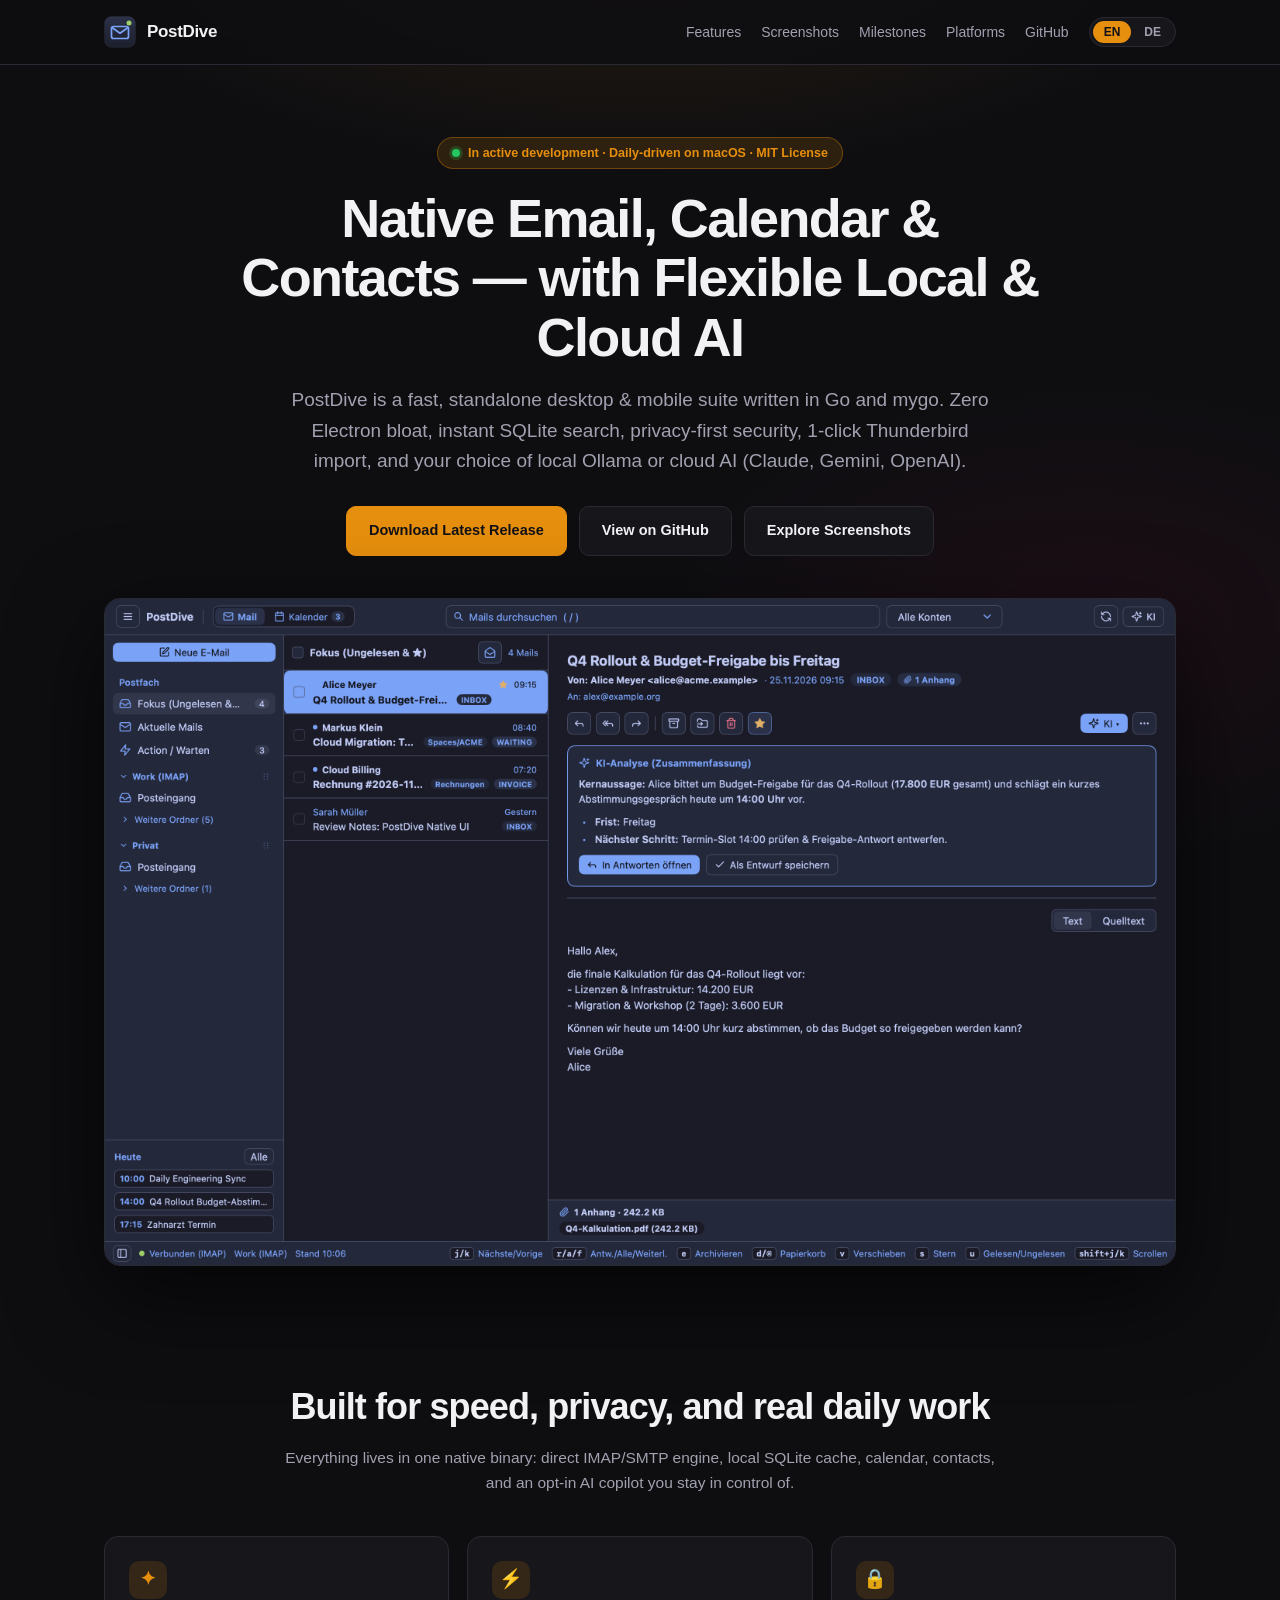
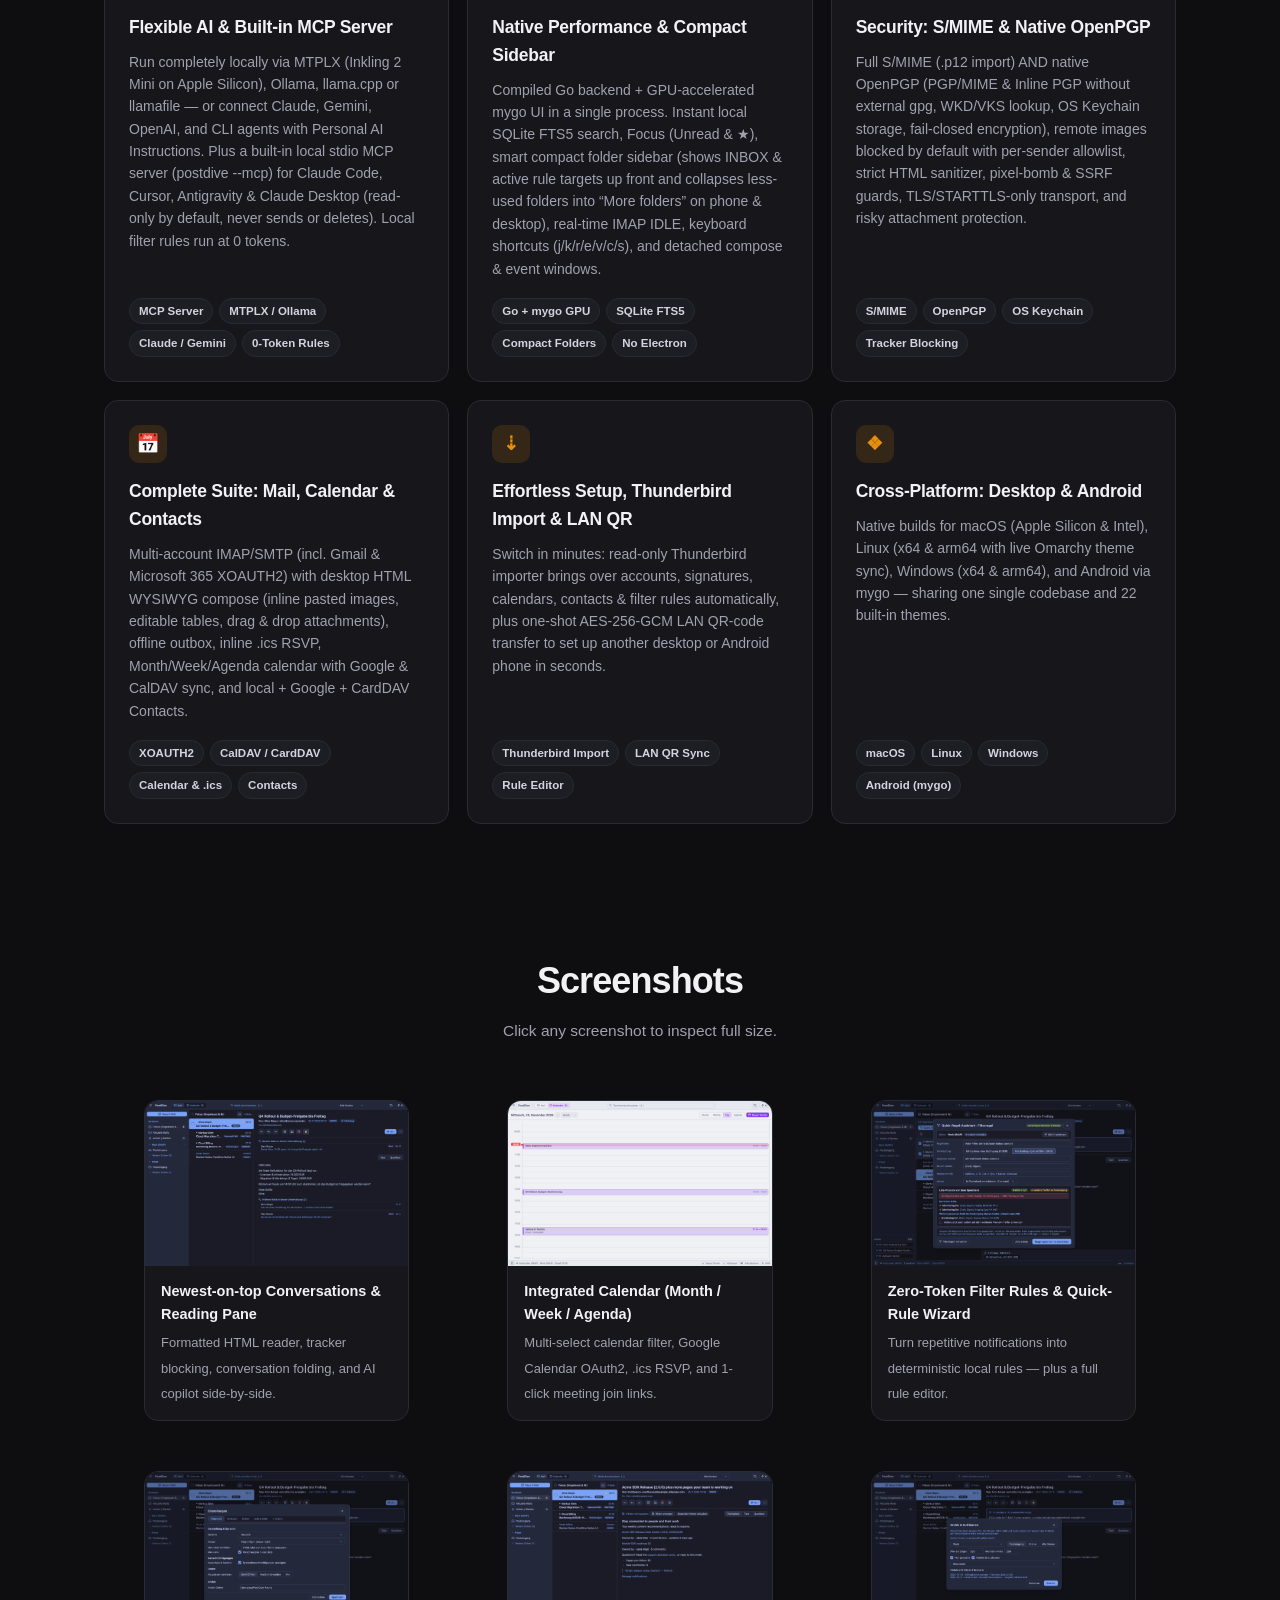
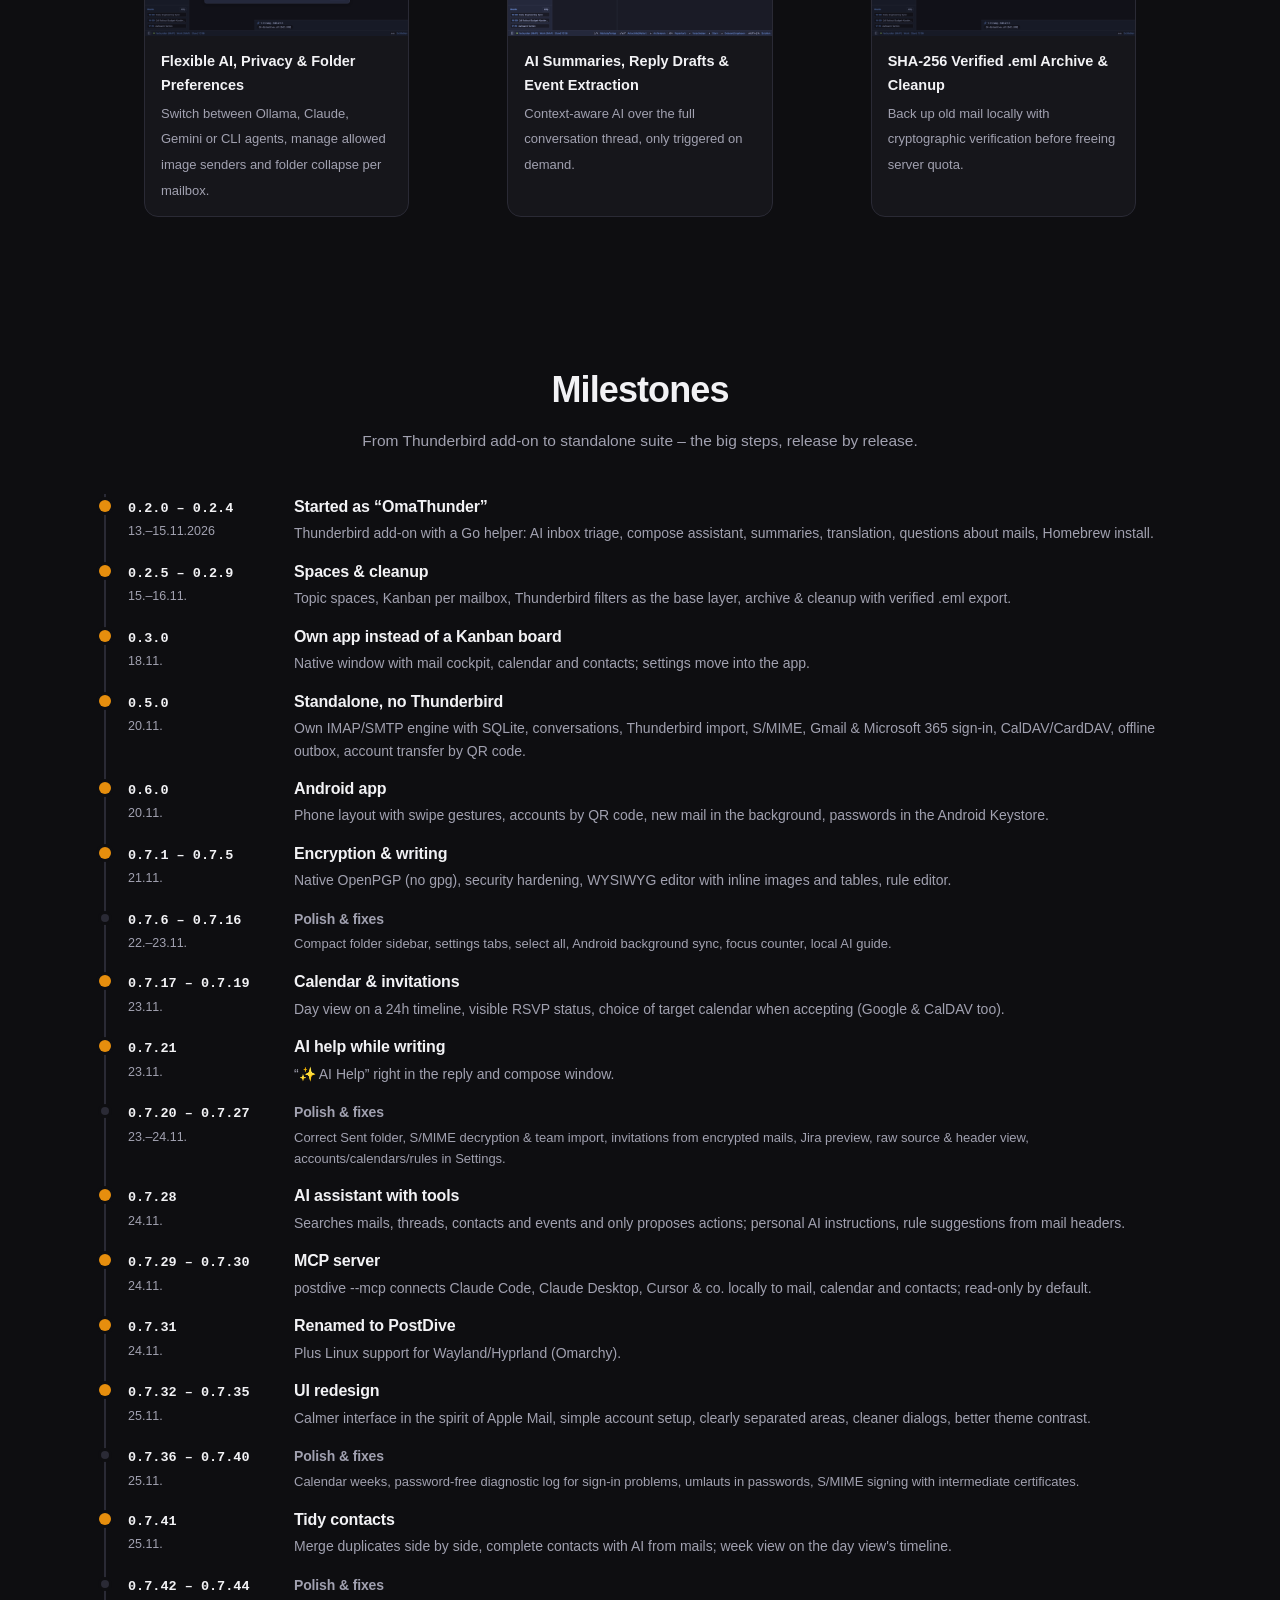
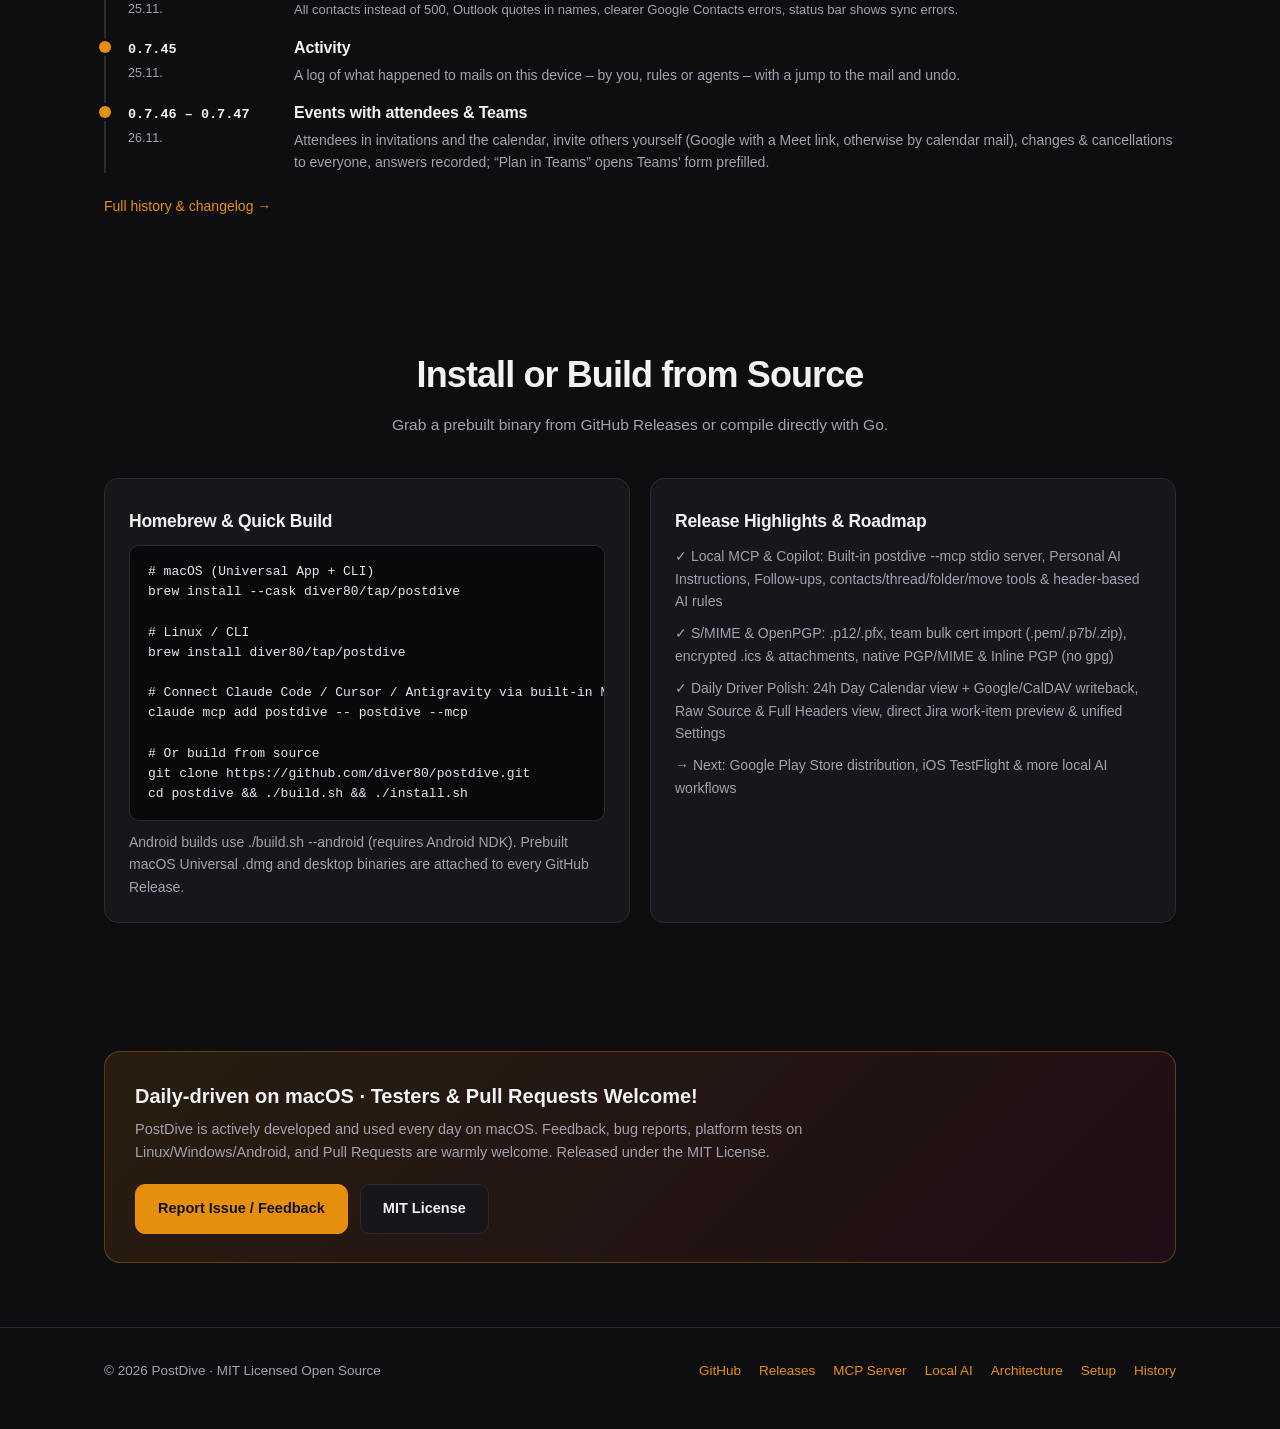
==== commit 82ddd425: "v0.7.48: quote decrypted mails in replies with a guard against unencrypted sending, 1&1 preset, setu" ====
--- a/docs/index.html
+++ b/docs/index.html
@@ -654,12 +654,13 @@
   <footer>
     <div class="container foot-row">
       <span>© 2026 PostDive · <span data-i18n="foot.mit">MIT Licensed Open Source</span></span>
-      <div style="display:flex;gap:18px;">
+      <div style="display:flex;flex-wrap:wrap;gap:8px 18px;">
         <a href="https://github.com/diver80/postdive" target="_blank" rel="noopener">GitHub</a>
         <a href="https://github.com/diver80/postdive/releases" target="_blank" rel="noopener">Releases</a>
         <a href="https://github.com/diver80/postdive/blob/main/docs/MCP.md" target="_blank" rel="noopener">MCP Server</a>
         <a href="https://github.com/diver80/postdive/blob/main/docs/LOCAL_AI.md" target="_blank" rel="noopener" data-i18n="foot.localai">Local AI</a>
         <a href="https://github.com/diver80/postdive/blob/main/docs/ARCHITECTURE.md" target="_blank" rel="noopener" data-i18n="foot.arch">Architecture</a>
+        <a href="https://github.com/diver80/postdive/blob/main/docs/SETUP.md" target="_blank" rel="noopener">Setup</a>
         <a href="https://github.com/diver80/postdive/blob/main/docs/HISTORY.md" target="_blank" rel="noopener">History</a>
       </div>
     </div>
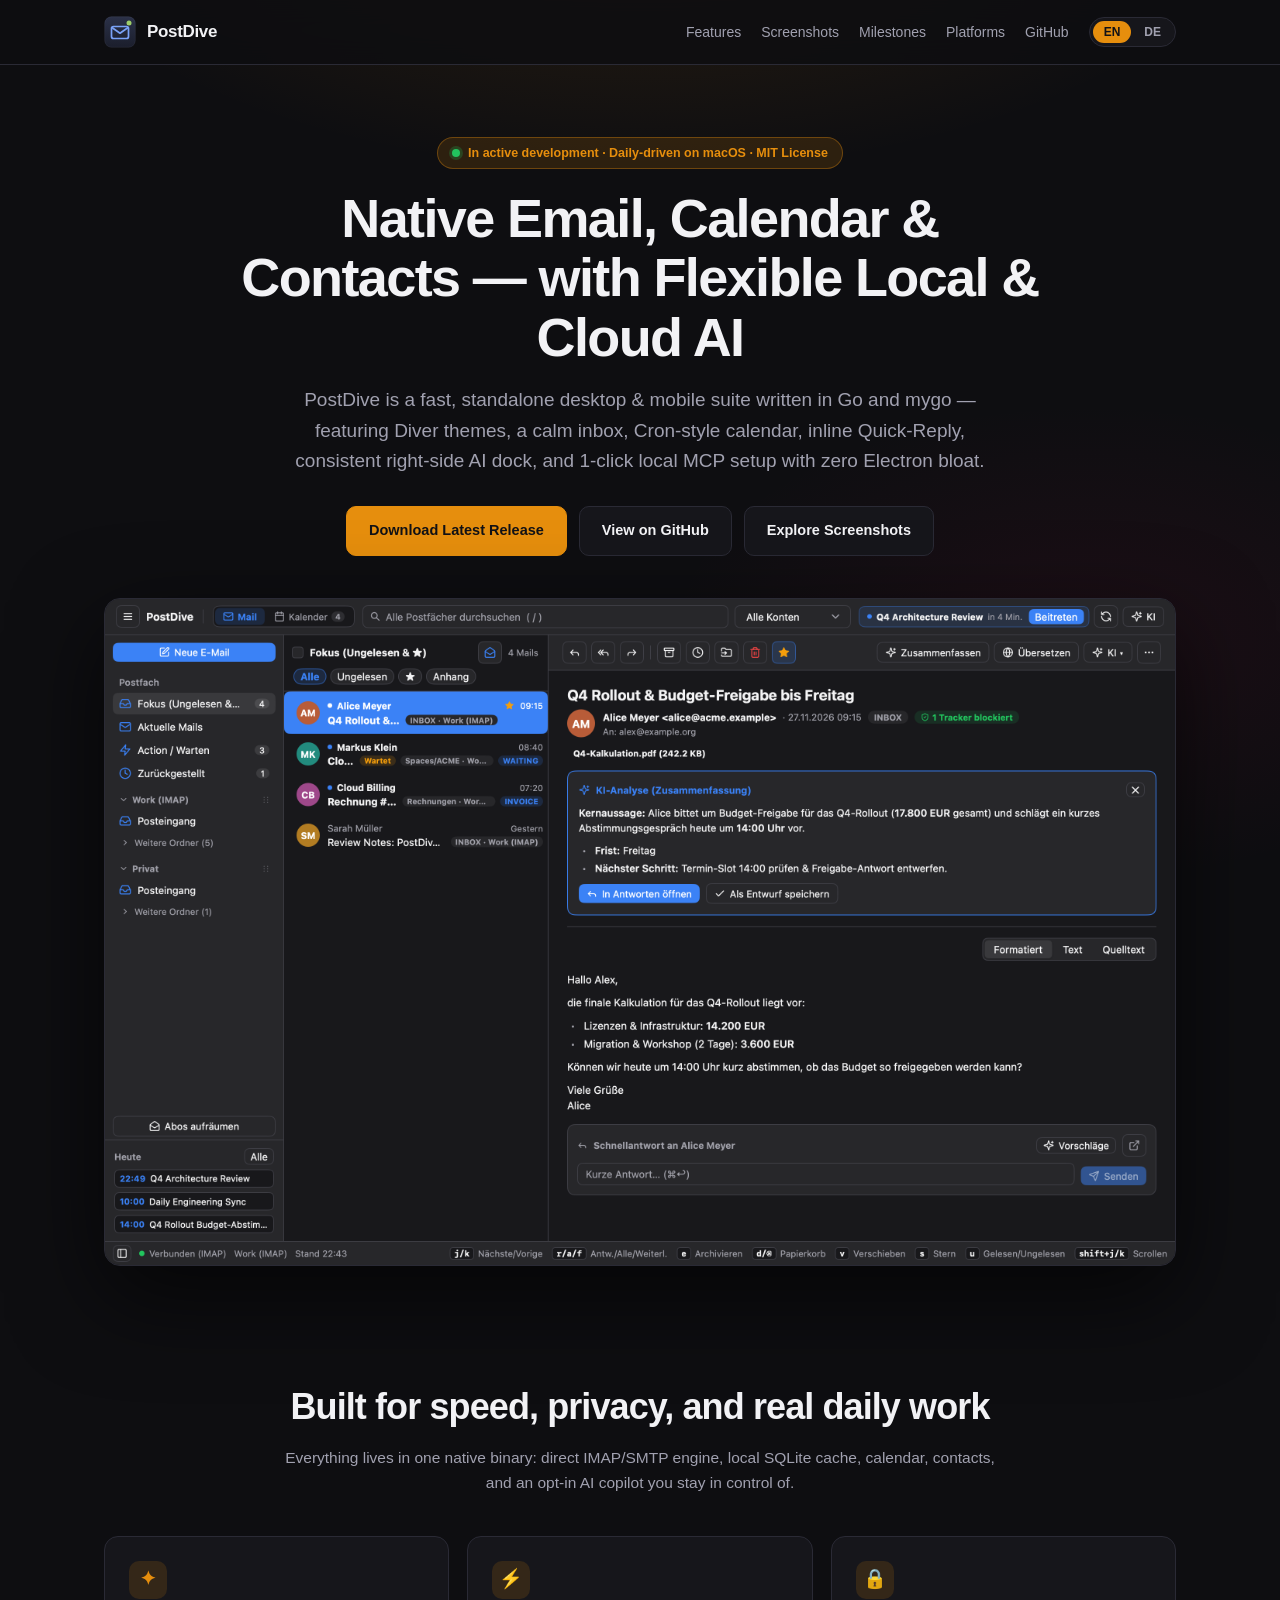
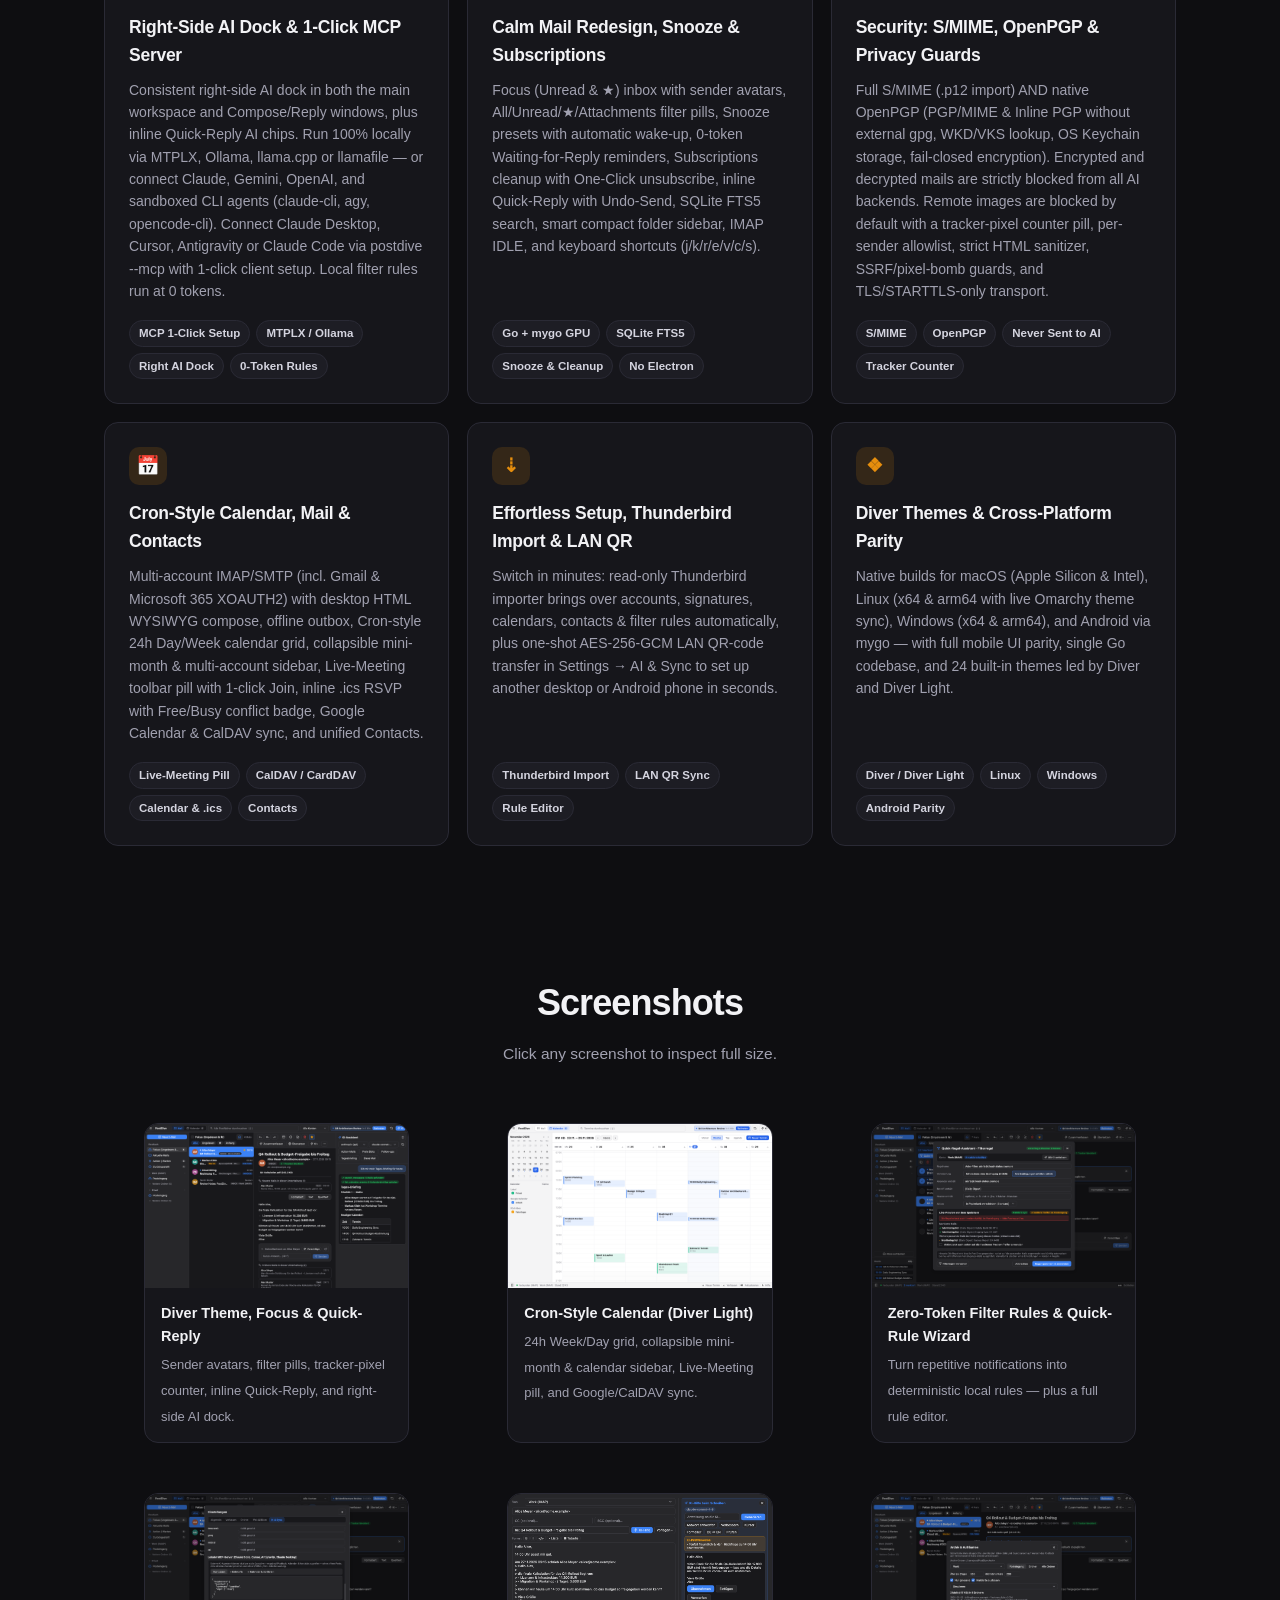
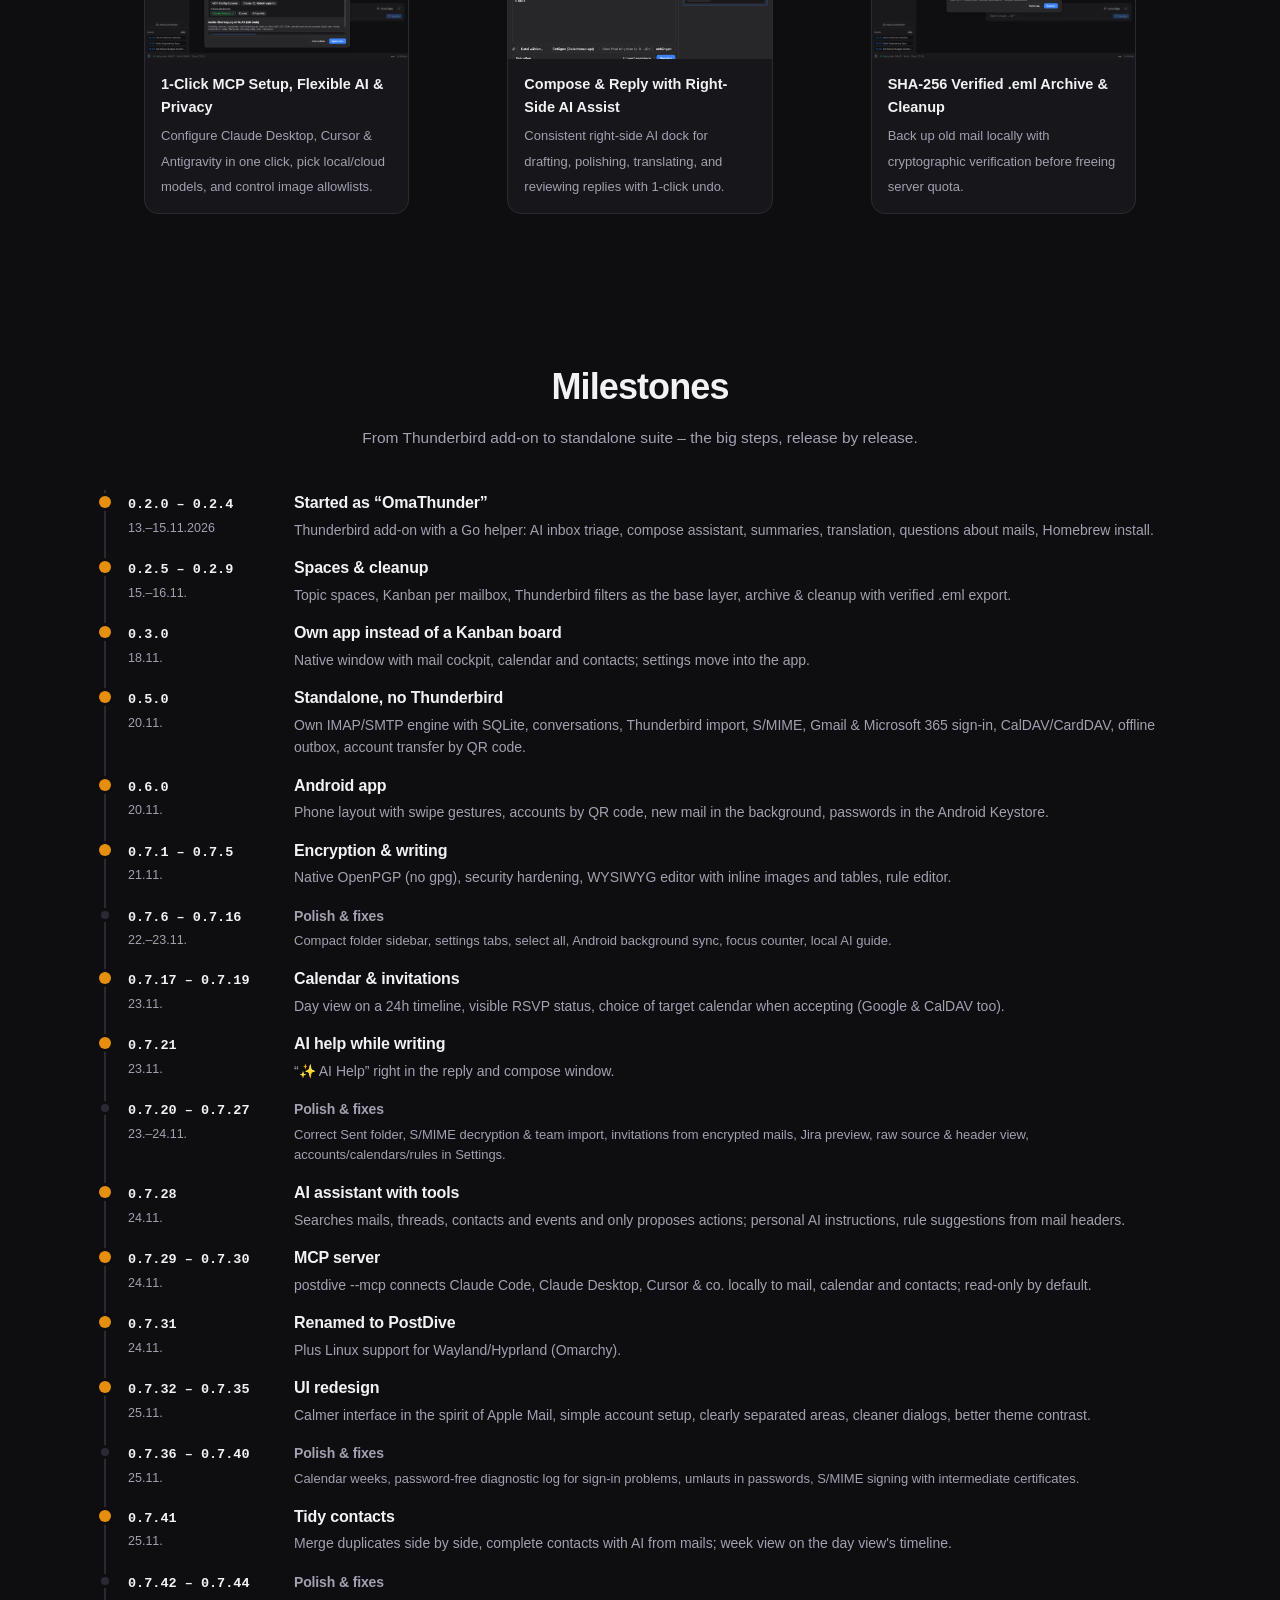
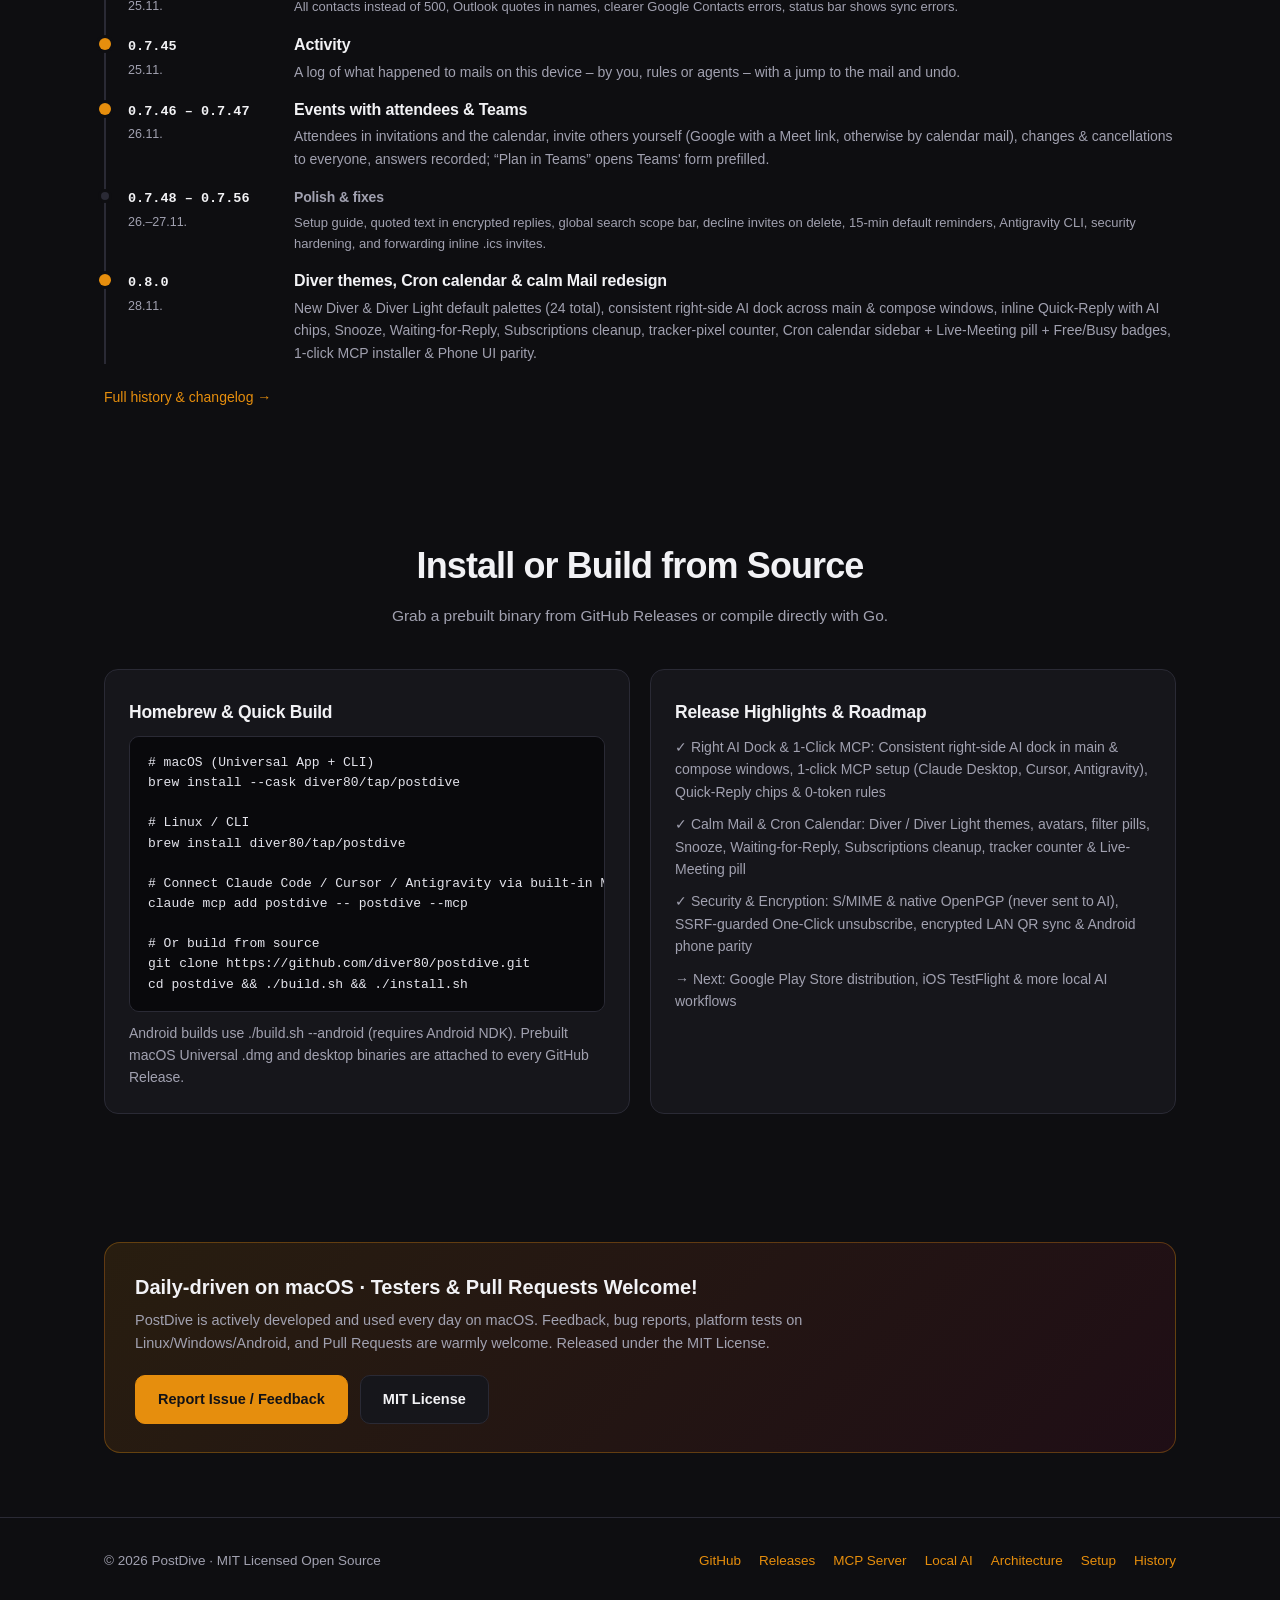
==== commit 36048865: "v0.8.0: Diver themes, Cron calendar, calm Mail redesign, right AI dock, 1-click MCP & hardening" ====
--- a/docs/index.html
+++ b/docs/index.html
@@ -366,7 +366,7 @@
         </div>
         <h1 data-i18n="hero.title">Native Email, Calendar &amp; Contacts — with Flexible Local &amp; Cloud AI</h1>
         <p class="lead" data-i18n="hero.lead">
-          PostDive is a fast, standalone desktop &amp; mobile suite written in Go and mygo. Zero Electron bloat, instant SQLite search, privacy-first security, 1-click Thunderbird import, and your choice of local Ollama or cloud AI (Claude, Gemini, OpenAI).
+          PostDive is a fast, standalone desktop &amp; mobile suite written in Go and mygo — featuring Diver themes, a calm inbox, Cron-style calendar, inline Quick-Reply, consistent right-side AI dock, and 1-click local MCP setup with zero Electron bloat.
         </p>
         <div class="cta-row">
           <a class="btn primary" href="https://github.com/diver80/postdive/releases/latest" target="_blank" rel="noopener" data-i18n="hero.download">Download Latest Release</a>
@@ -388,46 +388,46 @@
         <div class="grid-3">
           <article class="card">
             <div class="icon">✦</div>
-            <h3 data-i18n="f1.title">Flexible AI &amp; Built-in MCP Server</h3>
-            <p data-i18n="f1.desc">Run completely locally via MTPLX (Inkling 2 Mini on Apple Silicon), Ollama, llama.cpp or llamafile — or connect Claude, Gemini, OpenAI, and CLI agents with Personal AI Instructions. Plus a built-in local stdio MCP server (postdive --mcp) for Claude Code, Cursor, Antigravity &amp; Claude Desktop (read-only by default, never sends or deletes). Local filter rules run at 0 tokens.</p>
+            <h3 data-i18n="f1.title">Right-Side AI Dock &amp; 1-Click MCP Server</h3>
+            <p data-i18n="f1.desc">Consistent right-side AI dock in both the main workspace and Compose/Reply windows, plus inline Quick-Reply AI chips. Run 100% locally via MTPLX, Ollama, llama.cpp or llamafile — or connect Claude, Gemini, OpenAI, and sandboxed CLI agents (claude-cli, agy, opencode-cli). Connect Claude Desktop, Cursor, Antigravity or Claude Code via postdive --mcp with 1-click client setup. Local filter rules run at 0 tokens.</p>
             <div class="tags">
-              <span class="tag">MCP Server</span>
+              <span class="tag">MCP 1-Click Setup</span>
               <span class="tag">MTPLX / Ollama</span>
-              <span class="tag">Claude / Gemini</span>
+              <span class="tag">Right AI Dock</span>
               <span class="tag" data-i18n="f1.tag">0-Token Rules</span>
             </div>
           </article>
 
           <article class="card">
             <div class="icon">⚡</div>
-            <h3 data-i18n="f2.title">Native Performance &amp; Compact Sidebar</h3>
-            <p data-i18n="f2.desc">Compiled Go backend + GPU-accelerated mygo UI in a single process. Instant local SQLite FTS5 search, Focus (Unread &amp; ★), smart compact folder sidebar (shows INBOX &amp; active rule targets up front and collapses less-used folders into “More folders” on phone &amp; desktop), real-time IMAP IDLE, keyboard shortcuts (j/k/r/e/v/c/s), and detached compose &amp; event windows.</p>
+            <h3 data-i18n="f2.title">Calm Mail Redesign, Snooze &amp; Subscriptions</h3>
+            <p data-i18n="f2.desc">Focus (Unread &amp; ★) inbox with sender avatars, All/Unread/★/Attachments filter pills, Snooze presets with automatic wake-up, 0-token Waiting-for-Reply reminders, Subscriptions cleanup with One-Click unsubscribe, inline Quick-Reply with Undo-Send, SQLite FTS5 search, smart compact folder sidebar, IMAP IDLE, and keyboard shortcuts (j/k/r/e/v/c/s).</p>
             <div class="tags">
               <span class="tag">Go + mygo GPU</span>
               <span class="tag">SQLite FTS5</span>
-              <span class="tag" data-i18n="f2.tag3">Compact Folders</span>
+              <span class="tag" data-i18n="f2.tag3">Snooze &amp; Cleanup</span>
               <span class="tag">No Electron</span>
             </div>
           </article>
 
           <article class="card">
             <div class="icon">🔒</div>
-            <h3 data-i18n="f3.title">Security: S/MIME &amp; Native OpenPGP</h3>
-            <p data-i18n="f3.desc">Full S/MIME (.p12 import) AND native OpenPGP (PGP/MIME &amp; Inline PGP without external gpg, WKD/VKS lookup, OS Keychain storage, fail-closed encryption), remote images blocked by default with per-sender allowlist, strict HTML sanitizer, pixel-bomb &amp; SSRF guards, TLS/STARTTLS-only transport, and risky attachment protection.</p>
+            <h3 data-i18n="f3.title">Security: S/MIME, OpenPGP &amp; Privacy Guards</h3>
+            <p data-i18n="f3.desc">Full S/MIME (.p12 import) AND native OpenPGP (PGP/MIME &amp; Inline PGP without external gpg, WKD/VKS lookup, OS Keychain storage, fail-closed encryption). Encrypted and decrypted mails are strictly blocked from all AI backends. Remote images are blocked by default with a tracker-pixel counter pill, per-sender allowlist, strict HTML sanitizer, SSRF/pixel-bomb guards, and TLS/STARTTLS-only transport.</p>
             <div class="tags">
               <span class="tag">S/MIME</span>
               <span class="tag">OpenPGP</span>
-              <span class="tag">OS Keychain</span>
-              <span class="tag" data-i18n="f3.tag">Tracker Blocking</span>
+              <span class="tag">Never Sent to AI</span>
+              <span class="tag" data-i18n="f3.tag">Tracker Counter</span>
             </div>
           </article>
 
           <article class="card">
             <div class="icon">📅</div>
-            <h3 data-i18n="f4.title">Complete Suite: Mail, Calendar &amp; Contacts</h3>
-            <p data-i18n="f4.desc">Multi-account IMAP/SMTP (incl. Gmail &amp; Microsoft 365 XOAUTH2) with desktop HTML WYSIWYG compose (inline pasted images, editable tables, drag &amp; drop attachments), offline outbox, inline .ics RSVP, Month/Week/Agenda calendar with Google &amp; CalDAV sync, and local + Google + CardDAV Contacts.</p>
+            <h3 data-i18n="f4.title">Cron-Style Calendar, Mail &amp; Contacts</h3>
+            <p data-i18n="f4.desc">Multi-account IMAP/SMTP (incl. Gmail &amp; Microsoft 365 XOAUTH2) with desktop HTML WYSIWYG compose, offline outbox, Cron-style 24h Day/Week calendar grid, collapsible mini-month &amp; multi-account sidebar, Live-Meeting toolbar pill with 1-click Join, inline .ics RSVP with Free/Busy conflict badge, Google Calendar &amp; CalDAV sync, and unified Contacts.</p>
             <div class="tags">
-              <span class="tag">XOAUTH2</span>
+              <span class="tag">Live-Meeting Pill</span>
               <span class="tag">CalDAV / CardDAV</span>
               <span class="tag" data-i18n="f4.t2">Calendar &amp; .ics</span>
               <span class="tag" data-i18n="f4.t3">Contacts</span>
@@ -437,7 +437,7 @@
           <article class="card">
             <div class="icon">⇣</div>
             <h3 data-i18n="f5.title">Effortless Setup, Thunderbird Import &amp; LAN QR</h3>
-            <p data-i18n="f5.desc">Switch in minutes: read-only Thunderbird importer brings over accounts, signatures, calendars, contacts &amp; filter rules automatically, plus one-shot AES-256-GCM LAN QR-code transfer to set up another desktop or Android phone in seconds.</p>
+            <p data-i18n="f5.desc">Switch in minutes: read-only Thunderbird importer brings over accounts, signatures, calendars, contacts &amp; filter rules automatically, plus one-shot AES-256-GCM LAN QR-code transfer in Settings → AI &amp; Sync to set up another desktop or Android phone in seconds.</p>
             <div class="tags">
               <span class="tag" data-i18n="f5.t1">Thunderbird Import</span>
               <span class="tag">LAN QR Sync</span>
@@ -447,13 +447,13 @@
 
           <article class="card">
             <div class="icon">❖</div>
-            <h3 data-i18n="f6.title">Cross-Platform: Desktop &amp; Android</h3>
-            <p data-i18n="f6.desc">Native builds for macOS (Apple Silicon &amp; Intel), Linux (x64 &amp; arm64 with live Omarchy theme sync), Windows (x64 &amp; arm64), and Android via mygo — sharing one single codebase and 22 built-in themes.</p>
+            <h3 data-i18n="f6.title">Diver Themes &amp; Cross-Platform Parity</h3>
+            <p data-i18n="f6.desc">Native builds for macOS (Apple Silicon &amp; Intel), Linux (x64 &amp; arm64 with live Omarchy theme sync), Windows (x64 &amp; arm64), and Android via mygo — with full mobile UI parity, single Go codebase, and 24 built-in themes led by Diver and Diver Light.</p>
             <div class="tags">
-              <span class="tag">macOS</span>
+              <span class="tag">Diver / Diver Light</span>
               <span class="tag">Linux</span>
               <span class="tag">Windows</span>
-              <span class="tag">Android (mygo)</span>
+              <span class="tag">Android Parity</span>
             </div>
           </article>
         </div>
@@ -468,17 +468,17 @@
         </div>
         <div class="gallery">
           <figure class="shot-card" data-full="screenshots/app-conversation.png">
-            <img src="screenshots/app-conversation.png" alt="Conversations view" loading="lazy" />
+            <img src="screenshots/app-conversation.png" alt="Conversations view in Diver theme" loading="lazy" />
             <figcaption class="shot-cap">
-              <strong data-i18n="s1.t">Newest-on-top Conversations &amp; Reading Pane</strong>
-              <span data-i18n="s1.d">Formatted HTML reader, tracker blocking, conversation folding, and AI copilot side-by-side.</span>
+              <strong data-i18n="s1.t">Diver Theme, Focus &amp; Quick-Reply</strong>
+              <span data-i18n="s1.d">Sender avatars, filter pills, tracker-pixel counter, inline Quick-Reply, and right-side AI dock.</span>
             </figcaption>
           </figure>
           <figure class="shot-card" data-full="screenshots/app-calendar-light.png">
-            <img src="screenshots/app-calendar-light.png" alt="Calendar light theme" loading="lazy" />
+            <img src="screenshots/app-calendar-light.png" alt="Cron calendar in Diver Light theme" loading="lazy" />
             <figcaption class="shot-cap">
-              <strong data-i18n="s2.t">Integrated Calendar (Month / Week / Agenda)</strong>
-              <span data-i18n="s2.d">Multi-select calendar filter, Google Calendar OAuth2, .ics RSVP, and 1-click meeting join links.</span>
+              <strong data-i18n="s2.t">Cron-Style Calendar (Diver Light)</strong>
+              <span data-i18n="s2.d">24h Week/Day grid, collapsible mini-month &amp; calendar sidebar, Live-Meeting pill, and Google/CalDAV sync.</span>
             </figcaption>
           </figure>
           <figure class="shot-card" data-full="screenshots/app-quick-rule.png">
@@ -489,17 +489,17 @@
             </figcaption>
           </figure>
           <figure class="shot-card" data-full="screenshots/app-settings.png">
-            <img src="screenshots/app-settings.png" alt="Settings view" loading="lazy" />
+            <img src="screenshots/app-settings.png" alt="Settings and 1-click MCP setup" loading="lazy" />
             <figcaption class="shot-cap">
-              <strong data-i18n="s4.t">Flexible AI, Privacy &amp; Folder Preferences</strong>
-              <span data-i18n="s4.d">Switch between Ollama, Claude, Gemini or CLI agents, manage allowed image senders and folder collapse per mailbox.</span>
+              <strong data-i18n="s4.t">1-Click MCP Setup, Flexible AI &amp; Privacy</strong>
+              <span data-i18n="s4.d">Configure Claude Desktop, Cursor &amp; Antigravity in one click, pick local/cloud models, and control image allowlists.</span>
             </figcaption>
           </figure>
-          <figure class="shot-card" data-full="screenshots/app-reading-pane.png">
-            <img src="screenshots/app-reading-pane.png" alt="Reading pane and AI actions" loading="lazy" />
+          <figure class="shot-card" data-full="screenshots/app-compose-ai.png">
+            <img src="screenshots/app-compose-ai.png" alt="Compose window with right-side AI dock" loading="lazy" />
             <figcaption class="shot-cap">
-              <strong data-i18n="s5.t">AI Summaries, Reply Drafts &amp; Event Extraction</strong>
-              <span data-i18n="s5.d">Context-aware AI over the full conversation thread, only triggered on demand.</span>
+              <strong data-i18n="s5.t">Compose &amp; Reply with Right-Side AI Assist</strong>
+              <span data-i18n="s5.d">Consistent right-side AI dock for drafting, polishing, translating, and reviewing replies with 1-click undo.</span>
             </figcaption>
           </figure>
           <figure class="shot-card" data-full="screenshots/app-archive.png">
@@ -596,6 +596,14 @@
             <div class="tl-meta"><span class="tl-ver">0.7.46 – 0.7.47</span><span class="tl-date">26.11.</span></div>
             <div class="tl-body"><strong data-i18n="ms.18.t">Events with attendees &amp; Teams</strong><p data-i18n="ms.18.d">Attendees in invitations and the calendar, invite others yourself (Google with a Meet link, otherwise by calendar mail), changes &amp; cancellations to everyone, answers recorded; “Plan in Teams” opens Teams&#x27; form prefilled.</p></div>
           </li>
+          <li class="tl-item minor">
+            <div class="tl-meta"><span class="tl-ver">0.7.48 – 0.7.56</span><span class="tl-date">26.–27.11.</span></div>
+            <div class="tl-body"><strong data-i18n="ms.19.t">Polish &amp; fixes</strong><p data-i18n="ms.19.d">Setup guide, quoted text in encrypted replies, global search scope bar, decline invites on delete, 15-min default reminders, Antigravity CLI, security hardening, and forwarding inline .ics invites.</p></div>
+          </li>
+          <li class="tl-item major">
+            <div class="tl-meta"><span class="tl-ver">0.8.0</span><span class="tl-date">28.11.</span></div>
+            <div class="tl-body"><strong data-i18n="ms.20.t">Diver themes, Cron calendar &amp; calm Mail redesign</strong><p data-i18n="ms.20.d">New Diver &amp; Diver Light default palettes (24 total), consistent right-side AI dock across main &amp; compose windows, inline Quick-Reply with AI chips, Snooze, Waiting-for-Reply, Subscriptions cleanup, tracker-pixel counter, Cron calendar sidebar + Live-Meeting pill + Free/Busy badges, 1-click MCP installer &amp; Phone UI parity.</p></div>
+          </li>
         </ol>
         <p class="tl-more"><a href="https://github.com/diver80/postdive/blob/main/docs/HISTORY.md" target="_blank" rel="noopener" data-i18n="ms.all">Full history &amp; changelog →</a></p>
       </div>
@@ -622,14 +630,14 @@
 # Or build from source
 git clone https://github.com/diver80/postdive.git
 cd postdive && ./build.sh && ./install.sh</code></pre>
-            <p data-i18n="plat.android">Android builds use <code>./build.sh --android</code> (requires Android NDK). Prebuilt macOS Universal <code>.dmg</code> and desktop binaries are attached to every GitHub Release.</p>
+            <p data-i18n="plat.android">Android builds use ./build.sh --android (requires Android NDK). Prebuilt macOS Universal .dmg and desktop binaries are attached to every GitHub Release.</p>
           </div>
           <div class="card">
             <h3 data-i18n="plat.road">Release Highlights &amp; Roadmap</h3>
-            <p data-i18n="plat.road1">✓ <strong>Local MCP &amp; Copilot:</strong> Built-in <code>postdive --mcp</code> stdio server, Personal AI Instructions, Follow-ups, contacts/thread/folder/move tools &amp; header-based AI rules</p>
-            <p data-i18n="plat.road2">✓ <strong>S/MIME &amp; OpenPGP:</strong> .p12/.pfx, team bulk cert import (.pem/.p7b/.zip), encrypted .ics &amp; attachments, native PGP/MIME &amp; Inline PGP (no gpg)</p>
-            <p data-i18n="plat.road3">✓ <strong>Daily Driver Polish:</strong> 24h Day Calendar view + Google/CalDAV writeback, Raw Source &amp; Full Headers view, direct Jira work-item preview &amp; unified Settings</p>
-            <p data-i18n="plat.road4">→ <strong>Next:</strong> Google Play Store distribution, iOS TestFlight &amp; more local AI workflows</p>
+            <p data-i18n="plat.road1">✓ Right AI Dock &amp; 1-Click MCP: Consistent right-side AI dock in main &amp; compose windows, 1-click MCP setup (Claude Desktop, Cursor, Antigravity), Quick-Reply chips &amp; 0-token rules</p>
+            <p data-i18n="plat.road2">✓ Calm Mail &amp; Cron Calendar: Diver / Diver Light themes, avatars, filter pills, Snooze, Waiting-for-Reply, Subscriptions cleanup, tracker counter &amp; Live-Meeting pill</p>
+            <p data-i18n="plat.road3">✓ Security &amp; Encryption: S/MIME &amp; native OpenPGP (never sent to AI), SSRF-guarded One-Click unsubscribe, encrypted LAN QR sync &amp; Android phone parity</p>
+            <p data-i18n="plat.road4">→ Next: Google Play Store distribution, iOS TestFlight &amp; more local AI workflows</p>
           </div>
         </div>
       </div>
@@ -660,8 +668,8 @@
         <a href="https://github.com/diver80/postdive/blob/main/docs/MCP.md" target="_blank" rel="noopener">MCP Server</a>
         <a href="https://github.com/diver80/postdive/blob/main/docs/LOCAL_AI.md" target="_blank" rel="noopener" data-i18n="foot.localai">Local AI</a>
         <a href="https://github.com/diver80/postdive/blob/main/docs/ARCHITECTURE.md" target="_blank" rel="noopener" data-i18n="foot.arch">Architecture</a>
-        <a href="https://github.com/diver80/postdive/blob/main/docs/SETUP.md" target="_blank" rel="noopener">Setup</a>
-        <a href="https://github.com/diver80/postdive/blob/main/docs/HISTORY.md" target="_blank" rel="noopener">History</a>
+        <a href="https://github.com/diver80/postdive/blob/main/docs/SETUP.md" target="_blank" rel="noopener" data-i18n="foot.setup">Setup</a>
+        <a href="https://github.com/diver80/postdive/blob/main/docs/HISTORY.md" target="_blank" rel="noopener" data-i18n="foot.history">History</a>
       </div>
     </div>
   </footer>
@@ -678,45 +686,45 @@
         "nav.platforms": "Platforms",
         "hero.badge": "In active development · Daily-driven on macOS · MIT License",
         "hero.title": "Native Email, Calendar & Contacts — with Flexible Local & Cloud AI",
-        "hero.lead": "PostDive is a fast, standalone desktop & mobile suite written in Go and mygo. Zero Electron bloat, instant SQLite search, privacy-first security, 1-click Thunderbird import, and your choice of local Ollama or cloud AI (Claude, Gemini, OpenAI).",
+        "hero.lead": "PostDive is a fast, standalone desktop & mobile suite written in Go and mygo — featuring Diver themes, a calm inbox, Cron-style calendar, inline Quick-Reply, consistent right-side AI dock, and 1-click local MCP setup with zero Electron bloat.",
         "hero.download": "Download Latest Release",
         "hero.source": "View on GitHub",
         "hero.screens": "Explore Screenshots",
         "feat.title": "Built for speed, privacy, and real daily work",
         "feat.sub": "Everything lives in one native binary: direct IMAP/SMTP engine, local SQLite cache, calendar, contacts, and an opt-in AI copilot you stay in control of.",
-        "f1.title": "Flexible AI & Built-in MCP Server",
-        "f1.desc": "Run completely locally via MTPLX (Inkling 2 Mini on Apple Silicon), Ollama, llama.cpp or llamafile — or connect Claude, Gemini, OpenAI, and CLI agents with Personal AI Instructions. Plus a built-in local stdio MCP server (postdive --mcp) for Claude Code, Cursor, Antigravity & Claude Desktop (read-only by default, never sends or deletes). Local filter rules run at 0 tokens.",
+        "f1.title": "Right-Side AI Dock & 1-Click MCP Server",
+        "f1.desc": "Consistent right-side AI dock in both the main workspace and Compose/Reply windows, plus inline Quick-Reply AI chips. Run 100% locally via MTPLX, Ollama, llama.cpp or llamafile — or connect Claude, Gemini, OpenAI, and sandboxed CLI agents (claude-cli, agy, opencode-cli). Connect Claude Desktop, Cursor, Antigravity or Claude Code via postdive --mcp with 1-click client setup. Local filter rules run at 0 tokens.",
         "f1.tag": "0-Token Rules",
-        "f2.title": "Native Performance & Compact Sidebar",
-        "f2.desc": "Compiled Go backend + GPU-accelerated mygo UI in a single process. Instant local SQLite FTS5 search, Focus (Unread & ★), smart compact folder sidebar (shows INBOX & active rule targets up front and collapses less-used folders into “More folders” on phone & desktop), real-time IMAP IDLE, keyboard shortcuts (j/k/r/e/v/c/s), and detached compose & event windows.",
-        "f2.tag3": "Compact Folders",
-        "f3.title": "Security: S/MIME & Native OpenPGP",
-        "f3.desc": "Full S/MIME (.p12 import) AND native OpenPGP (PGP/MIME & Inline PGP without external gpg, WKD/VKS lookup, OS Keychain storage, fail-closed encryption), remote images blocked by default with per-sender allowlist, strict HTML sanitizer, pixel-bomb & SSRF guards, TLS/STARTTLS-only transport, and risky attachment protection.",
-        "f3.tag": "Tracker Blocking",
-        "f4.title": "Complete Suite: Mail, Calendar & Contacts",
-        "f4.desc": "Multi-account IMAP/SMTP (incl. Gmail & Microsoft 365 XOAUTH2) with desktop HTML WYSIWYG compose (inline pasted images, editable tables, drag & drop attachments), offline outbox, inline .ics RSVP, Month/Week/Agenda calendar with Google & CalDAV sync, and local + Google + CardDAV Contacts.",
+        "f2.title": "Calm Mail Redesign, Snooze & Subscriptions",
+        "f2.desc": "Focus (Unread & ★) inbox with sender avatars, All/Unread/★/Attachments filter pills, Snooze presets with automatic wake-up, 0-token Waiting-for-Reply reminders, Subscriptions cleanup with One-Click unsubscribe, inline Quick-Reply with Undo-Send, SQLite FTS5 search, smart compact folder sidebar, IMAP IDLE, and keyboard shortcuts (j/k/r/e/v/c/s).",
+        "f2.tag3": "Snooze & Cleanup",
+        "f3.title": "Security: S/MIME, OpenPGP & Privacy Guards",
+        "f3.desc": "Full S/MIME (.p12 import) AND native OpenPGP (PGP/MIME & Inline PGP without external gpg, WKD/VKS lookup, OS Keychain storage, fail-closed encryption). Encrypted and decrypted mails are strictly blocked from all AI backends. Remote images are blocked by default with a tracker-pixel counter pill, per-sender allowlist, strict HTML sanitizer, SSRF/pixel-bomb guards, and TLS/STARTTLS-only transport.",
+        "f3.tag": "Tracker Counter",
+        "f4.title": "Cron-Style Calendar, Mail & Contacts",
+        "f4.desc": "Multi-account IMAP/SMTP (incl. Gmail & Microsoft 365 XOAUTH2) with desktop HTML WYSIWYG compose, offline outbox, Cron-style 24h Day/Week calendar grid, collapsible mini-month & multi-account sidebar, Live-Meeting toolbar pill with 1-click Join, inline .ics RSVP with Free/Busy conflict badge, Google Calendar & CalDAV sync, and unified Contacts.",
         "f4.t1": "Email",
         "f4.t2": "Calendar & .ics",
         "f4.t3": "Contacts",
         "f5.title": "Effortless Setup, Thunderbird Import & LAN QR",
-        "f5.desc": "Switch in minutes: read-only Thunderbird importer brings over accounts, signatures, calendars, contacts & filter rules automatically, plus one-shot AES-256-GCM LAN QR-code transfer to set up another desktop or Android phone in seconds.",
+        "f5.desc": "Switch in minutes: read-only Thunderbird importer brings over accounts, signatures, calendars, contacts & filter rules automatically, plus one-shot AES-256-GCM LAN QR-code transfer in Settings → AI & Sync to set up another desktop or Android phone in seconds.",
         "f5.t1": "Thunderbird Import",
         "f5.t2": "Read-Only Safe",
         "f5.t3": "Rule Editor",
-        "f6.title": "Cross-Platform: Desktop & Android",
-        "f6.desc": "Native builds for macOS (Apple Silicon & Intel), Linux (x64 & arm64 with live Omarchy theme sync), Windows (x64 & arm64), and Android via mygo — sharing one single codebase and 22 built-in themes.",
+        "f6.title": "Diver Themes & Cross-Platform Parity",
+        "f6.desc": "Native builds for macOS (Apple Silicon & Intel), Linux (x64 & arm64 with live Omarchy theme sync), Windows (x64 & arm64), and Android via mygo — with full mobile UI parity, single Go codebase, and 24 built-in themes led by Diver and Diver Light.",
         "shots.title": "Screenshots",
         "shots.sub": "Click any screenshot to inspect full size.",
-        "s1.t": "Newest-on-top Conversations & Reading Pane",
-        "s1.d": "Formatted HTML reader, tracker blocking, conversation folding, and AI copilot side-by-side.",
-        "s2.t": "Integrated Calendar (Month / Week / Agenda)",
-        "s2.d": "Multi-select calendar filter, Google Calendar OAuth2, .ics RSVP, and 1-click meeting join links.",
+        "s1.t": "Diver Theme, Focus & Quick-Reply",
+        "s1.d": "Sender avatars, filter pills, tracker-pixel counter, inline Quick-Reply, and right-side AI dock.",
+        "s2.t": "Cron-Style Calendar (Diver Light)",
+        "s2.d": "24h Week/Day grid, collapsible mini-month & calendar sidebar, Live-Meeting pill, and Google/CalDAV sync.",
         "s3.t": "Zero-Token Filter Rules & Quick-Rule Wizard",
         "s3.d": "Turn repetitive notifications into deterministic local rules — plus a full rule editor.",
-        "s4.t": "Flexible AI, Privacy & Folder Preferences",
-        "s4.d": "Switch between Ollama, Claude, Gemini or CLI agents, manage allowed image senders and folder collapse per mailbox.",
-        "s5.t": "AI Summaries, Reply Drafts & Event Extraction",
-        "s5.d": "Context-aware AI over the full conversation thread, only triggered on demand.",
+        "s4.t": "1-Click MCP Setup, Flexible AI & Privacy",
+        "s4.d": "Configure Claude Desktop, Cursor & Antigravity in one click, pick local/cloud models, and control image allowlists.",
+        "s5.t": "Compose & Reply with Right-Side AI Assist",
+        "s5.d": "Consistent right-side AI dock for drafting, polishing, translating, and reviewing replies with 1-click undo.",
         "s6.t": "SHA-256 Verified .eml Archive & Cleanup",
         "s6.d": "Back up old mail locally with cryptographic verification before freeing server quota.",
         "plat.title": "Install or Build from Source",
@@ -724,9 +732,9 @@
         "plat.quick": "Homebrew & Quick Build",
         "plat.android": "Android builds use ./build.sh --android (requires Android NDK). Prebuilt macOS Universal .dmg and desktop binaries are attached to every GitHub Release.",
         "plat.road": "Release Highlights & Roadmap",
-        "plat.road1": "✓ Local MCP & Copilot: Built-in postdive --mcp stdio server, Personal AI Instructions, Follow-ups, contacts/thread/folder/move tools & header-based AI rules",
-        "plat.road2": "✓ S/MIME & OpenPGP: .p12/.pfx, team bulk cert import (.pem/.p7b/.zip), encrypted .ics & attachments, native PGP/MIME & Inline PGP (no gpg)",
-        "plat.road3": "✓ Daily Driver Polish: 24h Day Calendar view + Google/CalDAV writeback, Raw Source & Full Headers view, direct Jira work-item preview & unified Settings",
+        "plat.road1": "✓ Right AI Dock & 1-Click MCP: Consistent right-side AI dock in main & compose windows, 1-click MCP setup (Claude Desktop, Cursor, Antigravity), Quick-Reply chips & 0-token rules",
+        "plat.road2": "✓ Calm Mail & Cron Calendar: Diver / Diver Light themes, avatars, filter pills, Snooze, Waiting-for-Reply, Subscriptions cleanup, tracker counter & Live-Meeting pill",
+        "plat.road3": "✓ Security & Encryption: S/MIME & native OpenPGP (never sent to AI), SSRF-guarded One-Click unsubscribe, encrypted LAN QR sync & Android phone parity",
         "plat.road4": "→ Next: Google Play Store distribution, iOS TestFlight & more local AI workflows",
         "open.title": "Daily-driven on macOS · Testers & Pull Requests Welcome!",
         "open.desc": "PostDive is actively developed and used every day on macOS. Feedback, bug reports, platform tests on Linux/Windows/Android, and Pull Requests are warmly welcome. Released under the MIT License.",
@@ -735,6 +743,8 @@
         "foot.mit": "MIT Licensed Open Source",
         "foot.localai": "Local AI",
         "foot.arch": "Architecture",
+        "foot.setup": "Setup",
+        "foot.history": "History",
         "nav.milestones": "Milestones",
         "ms.title": "Milestones",
         "ms.sub": "From Thunderbird add-on to standalone suite – the big steps, release by release.",
@@ -777,7 +787,11 @@
         "ms.17.t": "Activity",
         "ms.17.d": "A log of what happened to mails on this device – by you, rules or agents – with a jump to the mail and undo.",
         "ms.18.t": "Events with attendees & Teams",
-        "ms.18.d": "Attendees in invitations and the calendar, invite others yourself (Google with a Meet link, otherwise by calendar mail), changes & cancellations to everyone, answers recorded; “Plan in Teams” opens Teams' form prefilled."
+        "ms.18.d": "Attendees in invitations and the calendar, invite others yourself (Google with a Meet link, otherwise by calendar mail), changes & cancellations to everyone, answers recorded; “Plan in Teams” opens Teams' form prefilled.",
+        "ms.19.t": "Polish & fixes",
+        "ms.19.d": "Setup guide, quoted text in encrypted replies, global search scope bar, decline invites on delete, 15-min default reminders, Antigravity CLI, security hardening, and forwarding inline .ics invites.",
+        "ms.20.t": "Diver themes, Cron calendar & calm Mail redesign",
+        "ms.20.d": "New Diver & Diver Light default palettes (24 total), consistent right-side AI dock across main & compose windows, inline Quick-Reply with AI chips, Snooze, Waiting-for-Reply, Subscriptions cleanup, tracker-pixel counter, Cron calendar sidebar + Live-Meeting pill + Free/Busy badges, 1-click MCP installer & Phone UI parity."
       },
       de: {
         "nav.features": "Funktionen",
@@ -785,45 +799,45 @@
         "nav.platforms": "Plattformen",
         "hero.badge": "Aktiv in Entwicklung · Täglich auf macOS im Einsatz · MIT-Lizenz",
         "hero.title": "Nativer E-Mail-, Kalender- & Kontakt-Client — mit flexibler lokaler & Cloud-KI",
-        "hero.lead": "PostDive ist eine schnelle, eigenständige Suite in Go und mygo. Ohne Electron-Ballast, mit sofortiger SQLite-Volltextsuche, Privacy-first-Sicherheit, 1-Klick-Thunderbird-Import sowie lokaler KI (Ollama) oder Cloud-Anbietern (Claude, Gemini, OpenAI).",
+        "hero.lead": "PostDive ist eine schnelle, eigenständige Suite in Go und mygo — mit Diver-Themes, ruhigem Postfach, Cron-Kalender, Schnellantwort, einheitlichem KI-Panel rechts und 1-Klick-MCP-Setup ganz ohne Electron-Ballast.",
         "hero.download": "Aktuelles Release laden",
         "hero.source": "Auf GitHub ansehen",
         "hero.screens": "Screenshots ansehen",
         "feat.title": "Gebaut für Tempo, Sicherheit und den echten Arbeitsalltag",
         "feat.sub": "Alles in einem nativen Programm: direkte IMAP/SMTP-Engine, lokaler SQLite-Cache, Kalender, Kontakte und ein optionaler KI-Copilot, bei dem du die volle Kontrolle behältst.",
-        "f1.title": "KI flexibel & Eingebauter MCP-Server",
-        "f1.desc": "Komplett lokal mit MTPLX (Inkling 2 Mini auf Apple Silicon), Ollama, llama.cpp oder llamafile – oder flexibel mit Claude, Gemini, OpenAI und CLI-Agenten inkl. Persönlicher KI-Hinweise. Dazu ein eingebauter lokaler stdio-MCP-Server (postdive --mcp) für Claude Code, Cursor, Antigravity & Claude Desktop (standardmäßig Read-Only, sendet und löscht niemals). Lokale Filterregeln laufen mit 0 Tokens.",
+        "f1.title": "KI-Panel rechts & 1-Klick-MCP-Server",
+        "f1.desc": "Einheitliches KI-Panel auf der rechten Seite im Hauptfenster und im Verfassen-/Antworten-Dialog plus KI-Schnellantwort-Chips. 100% lokal mit MTPLX, Ollama, llama.cpp oder llamafile – oder flexibel mit Claude, Gemini, OpenAI und CLI-Agenten (claude-cli, agy, opencode-cli). Claude Desktop, Cursor, Antigravity & Claude Code per postdive --mcp in 1 Klick einrichten. Lokale Regeln mit 0 Tokens.",
         "f1.tag": "0-Token-Regeln",
-        "f2.title": "Native Performance & Kompakte Ordner",
-        "f2.desc": "Kompiliertes Go-Backend und GPU-beschleunigte mygo-Oberfläche in einem Prozess. Sofortige SQLite-FTS5-Suche, Fokus (Ungelesen & ★), kompakte Ordner-Seitenleiste (zeigt INBOX & aktive Regelziele direkt und klappt seltenere Ordner unter „Weitere Ordner“ ein – auf Handy & Desktop), IMAP IDLE, Shortcuts (j/k/r/e/v/c/s) und eigene Fenster für Verfassen & Termine.",
-        "f2.tag3": "Kompakte Ordner",
-        "f3.title": "Sicherheit: S/MIME & Natives OpenPGP",
-        "f3.desc": "Vollständiges S/MIME (.p12-Import) UND natives OpenPGP (PGP/MIME & Inline-PGP ohne externes gpg, WKD/VKS-Suche, OS-Schlüsselbund, Fail-Closed-Verschlüsselung), externe Bilder blockiert (mit Absender-Allowlist), strikter HTML-Sanitizer, Pixel-Bomb- & SSRF-Schutz, nur TLS/STARTTLS sowie Anhang-Schutz.",
-        "f3.tag": "Tracker-Schutz",
-        "f4.title": "Komplette Suite: E-Mail, Kalender & Kontakte",
-        "f4.desc": "Multi-Konto IMAP/SMTP (inkl. Gmail & Microsoft 365 XOAUTH2) mit Desktop-HTML-WYSIWYG-Editor (Bilder per ⌘V einfügen, bearbeitbare Tabellen, Drag & Drop-Anhänge), Offline-Postausgang, .ics-RSVP, Monats-/Wochen-/Agenda-Kalender mit Google & CalDAV sowie lokale, Google- & CardDAV-Kontakte.",
+        "f2.title": "Ruhiges Mail-UI, Snooze & Abos aufräumen",
+        "f2.desc": "Fokus (Ungelesen & ★) mit Absender-Avataren, Filter-Pills (Alle/Ungelesen/★/Anhang), Zurückstellen (Snooze) mit Auto-Wiedervorlage, 0-Token-Ansicht „Wartet auf Antwort“, Abo-Aufräumer mit 1-Klick-Abmeldung, Schnellantwort inkl. Undo-Send, SQLite-FTS5-Suche, kompakte Ordnerleiste, IMAP IDLE und Shortcuts (j/k/r/e/v/c/s).",
+        "f2.tag3": "Snooze & Abos",
+        "f3.title": "Sicherheit: S/MIME, OpenPGP & Datenschutz",
+        "f3.desc": "Vollständiges S/MIME (.p12-Import) UND natives OpenPGP (PGP/MIME & Inline-PGP ohne externes gpg, WKD/VKS-Suche, OS-Schlüsselbund, Fail-Closed-Verschlüsselung). Verschlüsselte und lokal entschlüsselte Mails werden niemals an KI-Anbieter gesendet. Remote-Bilder blockiert inkl. Tracker-Blocker-Zähler, Absender-Allowlist, HTML-Sanitizer, SSRF-Schutz und nur TLS/STARTTLS.",
+        "f3.tag": "Tracker-Zähler",
+        "f4.title": "Cron-Kalender, E-Mail & Kontakte",
+        "f4.desc": "Multi-Konto IMAP/SMTP (inkl. Gmail & Microsoft 365 XOAUTH2) mit HTML-WYSIWYG-Editor, Offline-Postausgang, 24h-Tag/Woche-Kalenderraster im Cron-Stil, einklappbarer Mini-Monat- & Kalender-Seitenleiste, Live-Meeting-Pill mit Direktbeitritt, .ics-RSVP inkl. Frei/Belegt-Prüfung, Google- & CalDAV-Sync sowie Kontakten.",
         "f4.t1": "E-Mail",
         "f4.t2": "Kalender & .ics",
         "f4.t3": "Kontakte",
         "f5.title": "Einfaches Setup, Thunderbird-Import & LAN-QR",
-        "f5.desc": "In Minuten startklar: Der rein lesende Thunderbird-Importer übernimmt Konten, Signaturen, Kalender, Kontakte & Filterregeln automatisch – und per einmaligem AES-256-GCM-QR-Code im WLAN ist jedes weitere Gerät oder Android-Handy sofort eingerichtet.",
+        "f5.desc": "In Minuten startklar: Der rein lesende Thunderbird-Importer übernimmt Konten, Signaturen, Kalender, Kontakte & Filterregeln automatisch – und per einmaligem AES-256-GCM-QR-Code unter Einstellungen → KI & Sync ist jedes weitere Gerät oder Android-Handy sofort eingerichtet.",
         "f5.t1": "Thunderbird-Import",
         "f5.t2": "Nur lesend & sicher",
         "f5.t3": "Regel-Editor",
-        "f6.title": "Plattformunabhängig: Desktop & Android",
-        "f6.desc": "Native Builds für macOS (Apple Silicon & Intel), Linux (x64 & arm64 inkl. Omarchy-Live-Theme), Windows (x64 & arm64) und Android über mygo – aus einer gemeinsamen Codebasis mit 22 eingebauten Designs.",
+        "f6.title": "Diver-Themes & Plattform-Parität",
+        "f6.desc": "Native Builds für macOS (Apple Silicon & Intel), Linux (x64 & arm64 inkl. Omarchy-Live-Theme), Windows (x64 & arm64) und Android über mygo – mit voller Mobile-Parität aus einer Codebasis und 24 eingebauten Designs rund um Diver und Diver Light.",
         "shots.title": "Screenshots",
         "shots.sub": "Klicke auf einen Screenshot für die Vollbild-Ansicht.",
-        "s1.t": "Unterhaltungen (neueste oben) & Lesebereich",
-        "s1.d": "Formatierte HTML-Ansicht, Tracker-Blocker, einklappbare Konversationen und KI-Copilot direkt daneben.",
-        "s2.t": "Integrierter Kalender (Monat / Woche / Agenda)",
-        "s2.d": "Mehrfach-Kalenderfilter, Google-Kalender-OAuth2, .ics-RSVP und direkte Meeting-Beitreten-Buttons.",
+        "s1.t": "Diver-Design, Fokus & Schnellantwort",
+        "s1.d": "Absender-Avatare, Filter-Pills, Tracker-Zähler, Schnellantwort und KI-Panel rechts.",
+        "s2.t": "Cron-Kalender (Diver Light)",
+        "s2.d": "24h-Wochen-/Tagesraster, einklappbare Mini-Monat- & Kalender-Seitenleiste, Live-Meeting-Pill und Google-/CalDAV-Sync.",
         "s3.t": "0-Token-Filterregeln & Quick-Regel-Assistent",
         "s3.d": "Wiederkehrende Benachrichtigungen als lokale Regeln abfangen – inkl. vollständigem Regel-Editor.",
-        "s4.t": "Flexible KI, Datenschutz & Ordner-Einstellungen",
-        "s4.d": "Wechsel zwischen Ollama, Claude, Gemini oder CLI-Agenten, Bild-Absender-Allowlist und Start-Ordner pro Postfach.",
-        "s5.t": "KI-Zusammenfassungen, Entwürfe & Terminerkennung",
-        "s5.d": "Kontextbewusste KI über die ganze Unterhaltung – nur auf ausdrücklichen Klick.",
+        "s4.t": "1-Klick-MCP-Setup, Flexible KI & Datenschutz",
+        "s4.d": "Claude Desktop, Cursor & Antigravity per Klick konfigurieren, lokale/Cloud-Modelle wählen und Bild-Allowlists steuern.",
+        "s5.t": "Verfassen & Antworten mit KI-Panel rechts",
+        "s5.d": "Einheitliche rechte KI-Hilfe für Antwortentwürfe, Feinschliff, Übersetzung und Prüfung – mit 1-Klick-Rückgängig.",
         "s6.t": "SHA-256-geprüftes .eml-Archiv & Aufräumen",
         "s6.d": "Alte Mails lokal mit Prüfsummen sichern, bevor Speicherplatz auf dem Server freigegeben wird.",
         "plat.title": "Installieren oder selbst bauen",
@@ -831,9 +845,9 @@
         "plat.quick": "Homebrew & Schnell-Build",
         "plat.android": "Android-Builds laufen über ./build.sh --android (Android NDK benötigt). Ein fertiges macOS-Universal-.dmg und Desktop-Binaries hängen an jedem GitHub Release.",
         "plat.road": "Release-Highlights & Roadmap",
-        "plat.road1": "✓ Lokaler MCP-Server & Copilot: Eingebauter postdive --mcp stdio-Server, Persönliche KI-Hinweise, Follow-ups, Kontakt-/Thread-/Ordner-/Verschiebe-Tools & Header-KI-Regeln",
-        "plat.road2": "✓ S/MIME & OpenPGP: .p12/.pfx, Team-Bulk-Zertifikatsimport (.pem/.p7b/.zip), verschlüsselte .ics & Anhänge, natives PGP/MIME & Inline-PGP (ohne gpg)",
-        "plat.road3": "✓ Alltagstauglich: 24h-Tageskalender + Google-/CalDAV-Writeback, Quelltext- & Voll-Header-Ansicht, direkte Jira-Work-Item-Vorschau & zentrale Einstellungen",
+        "plat.road1": "✓ Rechtes KI-Panel & 1-Klick-MCP: Konsistentes KI-Panel rechts in Haupt- & Antwortfenster, 1-Klick-MCP-Einrichtung (Claude Desktop, Cursor, Antigravity), Schnellantwort-Chips & 0-Token-Regeln",
+        "plat.road2": "✓ Ruhiges Mail-UI & Cron-Kalender: Diver / Diver Light Themes, Avatare, Filter-Pills, Snooze, Wartet auf Antwort, Abo-Aufräumer, Tracker-Zähler & Live-Meeting-Pill",
+        "plat.road3": "✓ Sicherheit & Verschlüsselung: S/MIME & natives OpenPGP (nie an KI gesendet), SSRF-geschützte 1-Klick-Abmeldung, LAN-QR-Transfer & volle Android-Parität",
         "plat.road4": "→ Als Nächstes: Google-Play-Store-Verteilung, iOS TestFlight & weitere lokale KI-Workflows",
         "open.title": "Täglich auf macOS im Einsatz · Tester & Pull-Requests willkommen!",
         "open.desc": "PostDive ist aktiv in Entwicklung und bereits jeden Tag auf macOS im produktiven Einsatz. Feedback, Fehlerberichte, Tests auf Linux/Windows/Android und Pull-Requests sind herzlich willkommen! Veröffentlicht unter der MIT-Lizenz.",
@@ -842,6 +856,8 @@
         "foot.mit": "Open Source unter MIT-Lizenz",
         "foot.localai": "Lokale KI",
         "foot.arch": "Architektur",
+        "foot.setup": "Einrichtung",
+        "foot.history": "Historie",
         "nav.milestones": "Meilensteine",
         "ms.title": "Meilensteine",
         "ms.sub": "Vom Thunderbird-Add-on zur eigenständigen Suite – die großen Schritte, Release für Release.",
@@ -884,7 +900,11 @@
         "ms.17.t": "Aktivität",
         "ms.17.d": "Protokoll, was auf diesem Gerät mit Mails passiert ist – von dir, Regeln oder Agenten – mit Sprung zur Mail und Rückgängig.",
         "ms.18.t": "Termine mit Teilnehmern & Teams",
-        "ms.18.d": "Teilnehmer in Einladungen und Kalender, selbst einladen (Google mit Meet-Link, sonst per Kalender-Mail), Änderungen & Absagen an alle, Antworten werden eingetragen; „In Teams planen“ öffnet das Teams-Formular vorausgefüllt."
+        "ms.18.d": "Teilnehmer in Einladungen und Kalender, selbst einladen (Google mit Meet-Link, sonst per Kalender-Mail), Änderungen & Absagen an alle, Antworten werden eingetragen; „In Teams planen“ öffnet das Teams-Formular vorausgefüllt.",
+        "ms.19.t": "Feinschliff & Fehlerbehebungen",
+        "ms.19.d": "Einrichtungs-Anleitung, Zitate in verschlüsselten Antworten, globale Suche mit Bereichsleiste, Einladungen beim Löschen ablehnen, 15-Min.-Standarderinnerung, Antigravity-CLI, Sicherheits-Härtung und Weiterleitung von Inline-.ics-Einladungen.",
+        "ms.20.t": "Diver-Themes, Cron-Kalender & ruhiges Mail-Redesign",
+        "ms.20.d": "Neue Standard-Designs Diver & Diver Light (24 gesamt), einheitliches KI-Panel rechts in Haupt- & Antwortfenster, Schnellantwort mit KI-Chips, Snooze, Wartet auf Antwort, Abo-Aufräumer, Tracker-Zähler, Cron-Kalender-Seitenleiste + Live-Meeting-Pill + Frei/Belegt-Status, 1-Klick-MCP-Setup & volle Telefon-Parität."
       }
     };
 
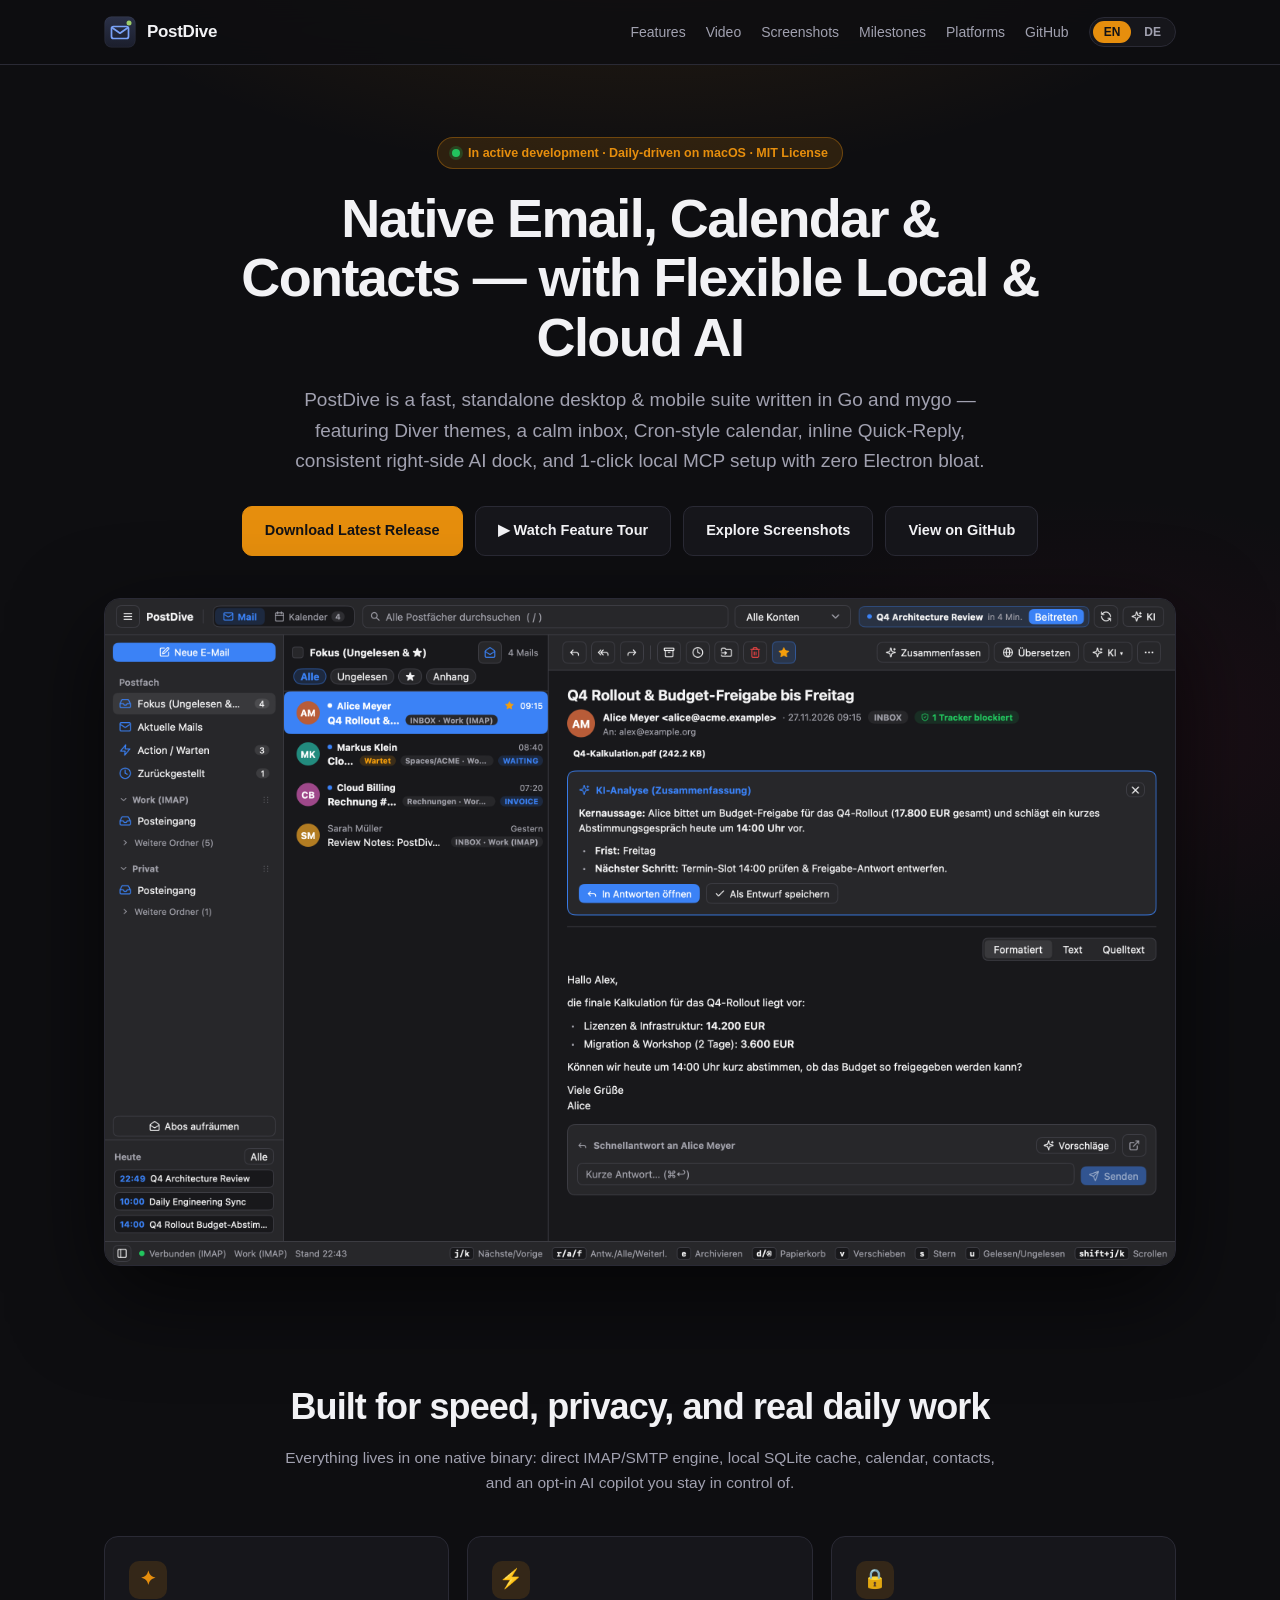
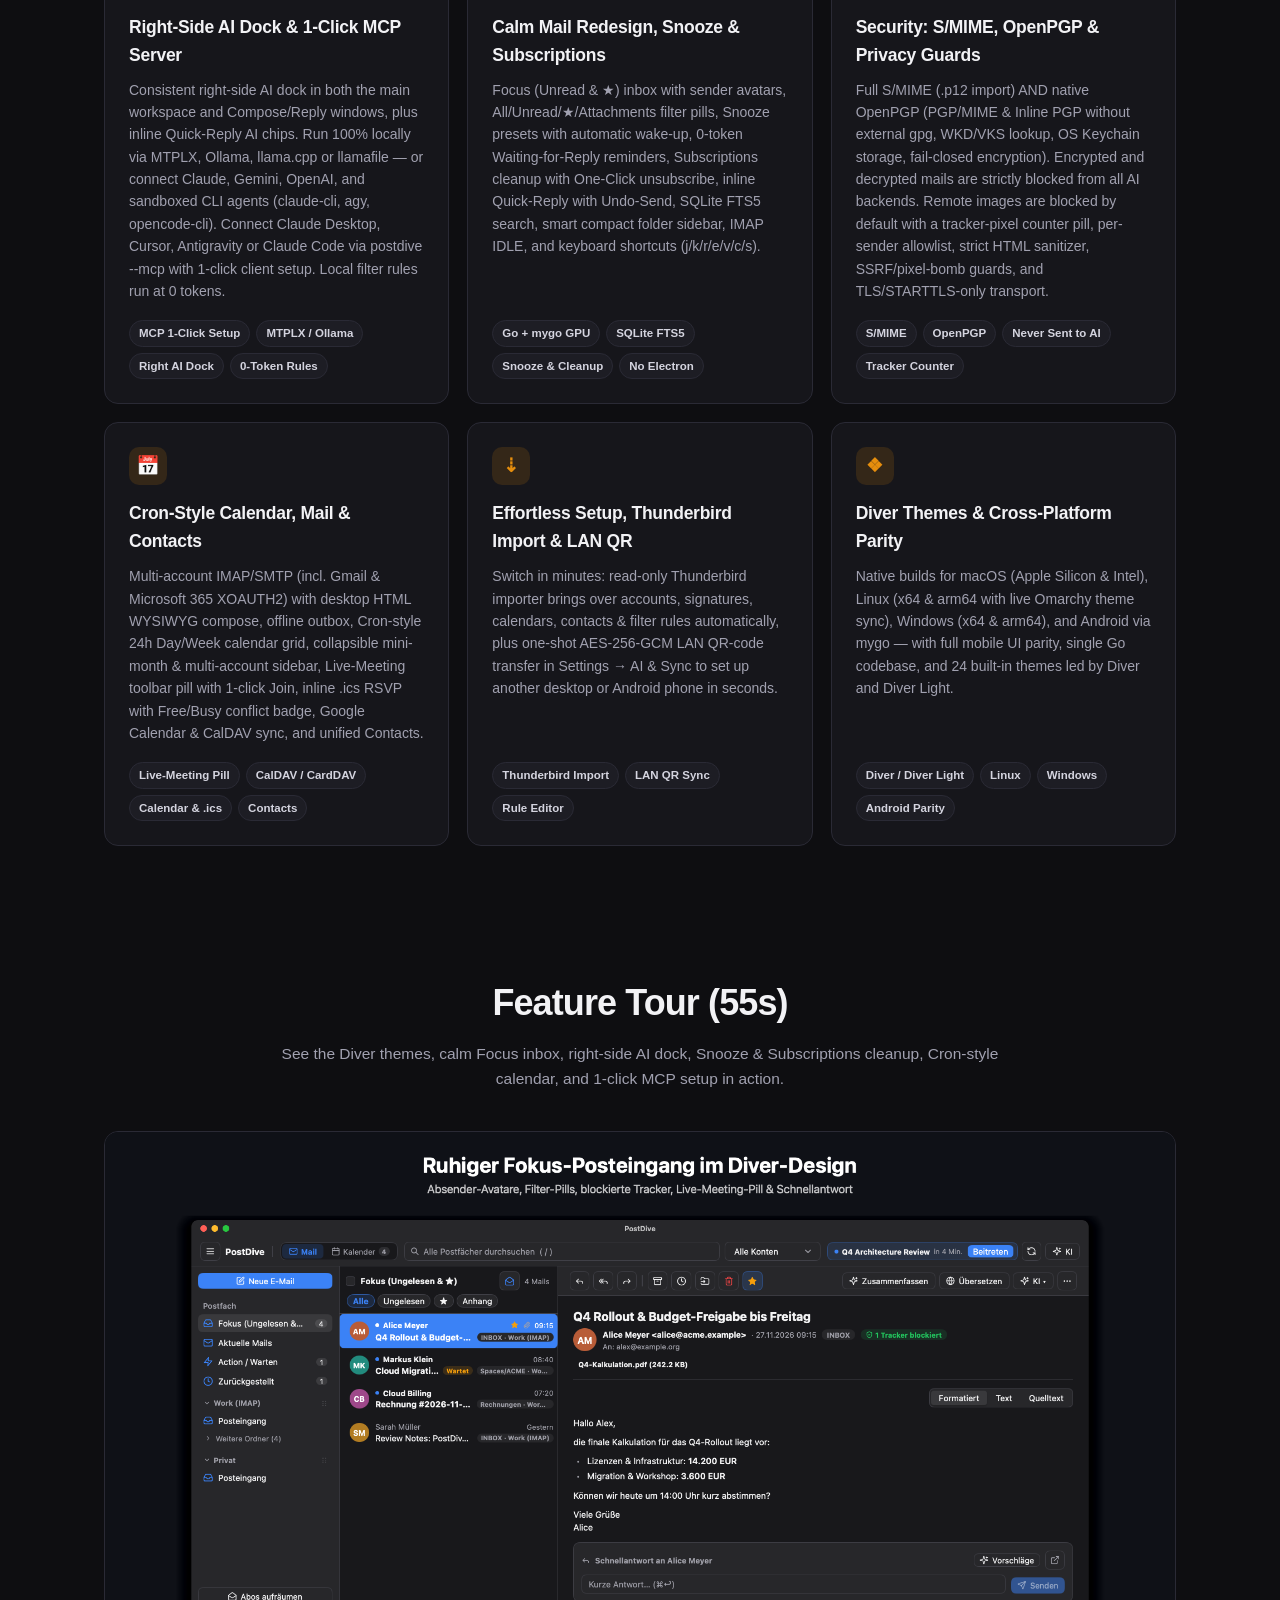
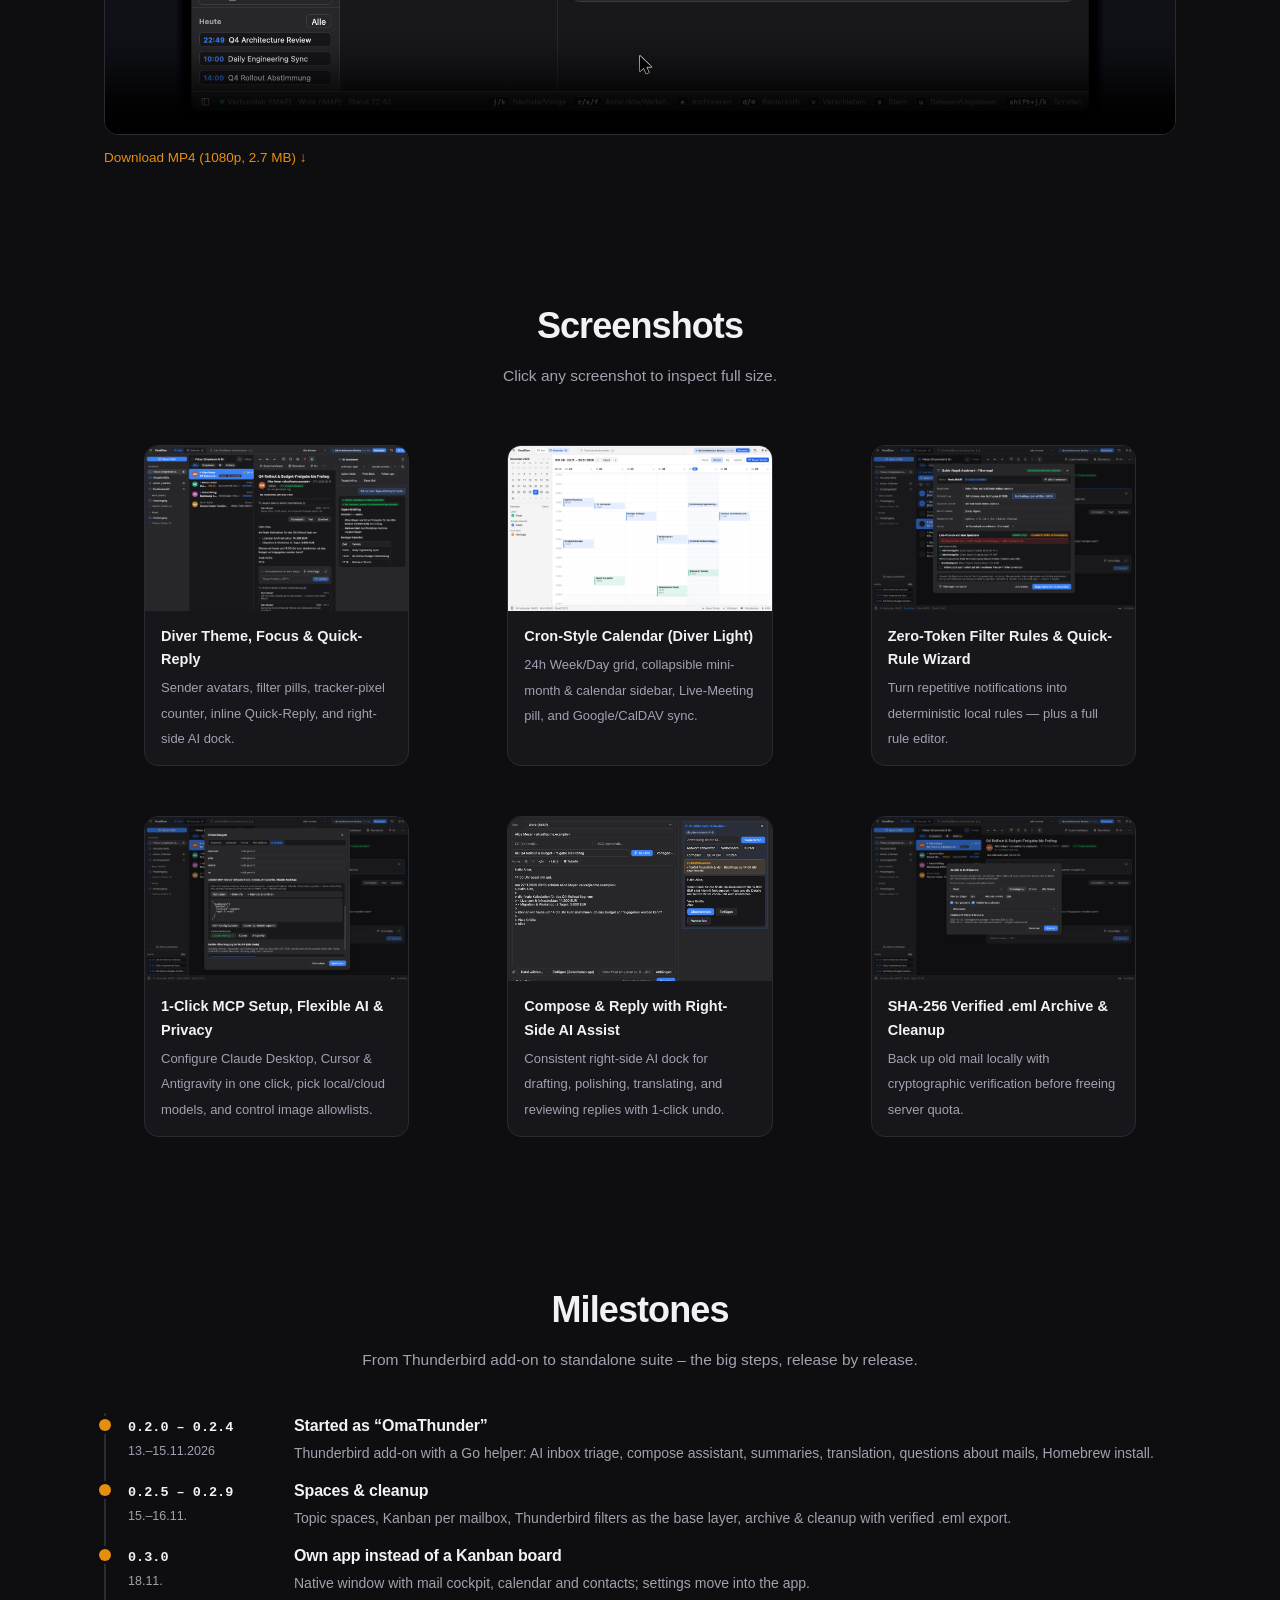
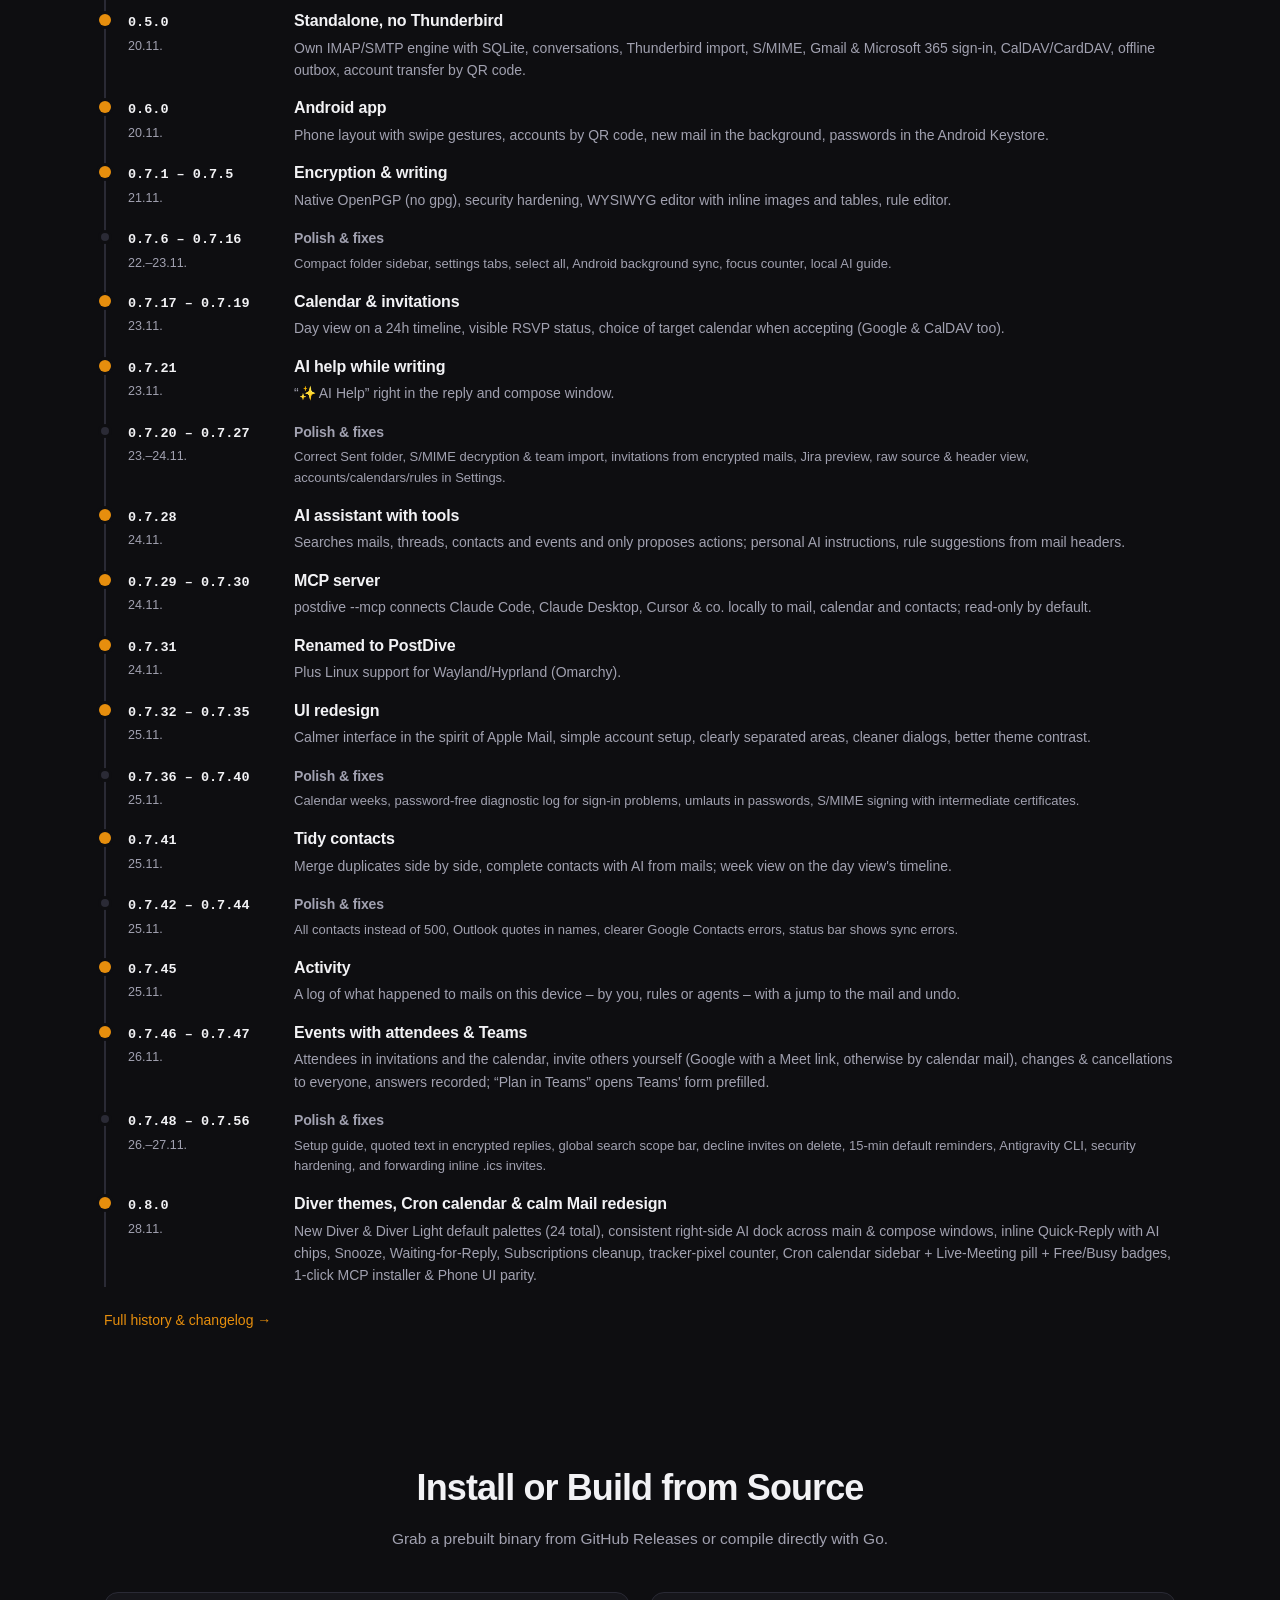
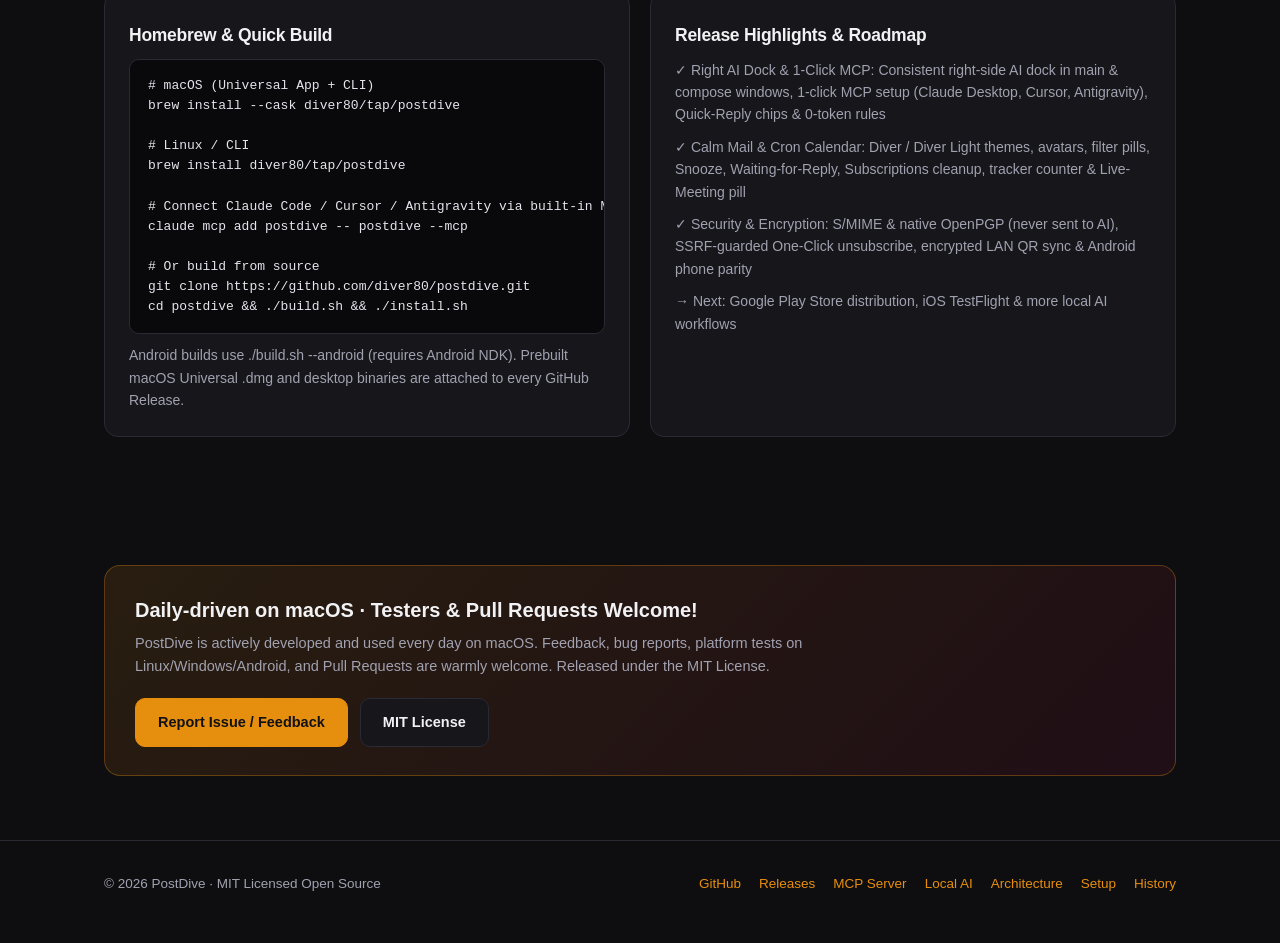
==== commit b9df90e1: "docs: embed 0.8.0 feature tour video in website, README and release" ====
--- a/docs/index.html
+++ b/docs/index.html
@@ -325,9 +325,33 @@
     .tl-item.minor .tl-body p { font-size: 13px; }
     .tl-more { margin: 22px 0 0; font-size: 14px; }
     .tl-more a { color: var(--accent); text-decoration: none; }
+
     @media (max-width: 720px) {
       .tl-item { grid-template-columns: 1fr; gap: 4px; }
       .tl-meta { flex-direction: row; gap: 10px; align-items: baseline; }
+    }
+
+    .tour-box {
+      border-radius: 14px;
+      overflow: hidden;
+      border: 1px solid var(--border);
+      box-shadow: var(--shadow);
+      background: #0f1117;
+    }
+    .tour-box video {
+      display: block;
+      width: 100%;
+      height: auto;
+      aspect-ratio: 16 / 9;
+    }
+    .tour-foot {
+      margin: 12px 0 0;
+      font-size: 13.5px;
+      color: var(--muted);
+    }
+    .tour-foot a {
+      color: var(--accent);
+      text-decoration: none;
     }
 
     @media (max-width: 720px) {
@@ -345,6 +369,7 @@
       </a>
       <div class="nav-links">
         <a class="hide-sm" href="#features" data-i18n="nav.features">Features</a>
+        <a class="hide-sm" href="#tour" data-i18n="nav.tour">Video</a>
         <a class="hide-sm" href="#screenshots" data-i18n="nav.screenshots">Screenshots</a>
         <a class="hide-sm" href="#milestones" data-i18n="nav.milestones">Milestones</a>
         <a class="hide-sm" href="#platforms" data-i18n="nav.platforms">Platforms</a>
@@ -370,8 +395,9 @@
         </p>
         <div class="cta-row">
           <a class="btn primary" href="https://github.com/diver80/postdive/releases/latest" target="_blank" rel="noopener" data-i18n="hero.download">Download Latest Release</a>
+          <a class="btn" href="#tour" data-i18n="hero.tour">▶ Watch Feature Tour</a>
+          <a class="btn" href="#screenshots" data-i18n="hero.screens">Explore Screenshots</a>
           <a class="btn" href="https://github.com/diver80/postdive" target="_blank" rel="noopener" data-i18n="hero.source">View on GitHub</a>
-          <a class="btn" href="#screenshots" data-i18n="hero.screens">Explore Screenshots</a>
         </div>
         <div class="hero-shot">
           <img src="screenshots/app-main.png" alt="PostDive main desktop workspace" />
@@ -457,6 +483,23 @@
             </div>
           </article>
         </div>
+      </div>
+    </section>
+
+    <section id="tour">
+      <div class="container">
+        <div class="sec-head">
+          <h2 data-i18n="tour.title">Feature Tour (55s)</h2>
+          <p data-i18n="tour.sub">See the Diver themes, calm Focus inbox, right-side AI dock, Snooze &amp; Subscriptions cleanup, Cron-style calendar, and 1-click MCP setup in action.</p>
+        </div>
+        <div class="tour-box">
+          <video controls preload="metadata" playsinline poster="video/poster.png">
+            <source src="video/postdive-tour.mp4" type="video/mp4" />
+          </video>
+        </div>
+        <p class="tour-foot">
+          <a href="https://github.com/diver80/postdive/releases/download/v0.8.0/postdive-tour.mp4" target="_blank" rel="noopener" data-i18n="tour.download">Download MP4 (1080p, 2.7 MB) ↓</a>
+        </p>
       </div>
     </section>
 
@@ -682,12 +725,14 @@
     const i18n = {
       en: {
         "nav.features": "Features",
+        "nav.tour": "Video",
         "nav.screenshots": "Screenshots",
         "nav.platforms": "Platforms",
         "hero.badge": "In active development · Daily-driven on macOS · MIT License",
         "hero.title": "Native Email, Calendar & Contacts — with Flexible Local & Cloud AI",
         "hero.lead": "PostDive is a fast, standalone desktop & mobile suite written in Go and mygo — featuring Diver themes, a calm inbox, Cron-style calendar, inline Quick-Reply, consistent right-side AI dock, and 1-click local MCP setup with zero Electron bloat.",
         "hero.download": "Download Latest Release",
+        "hero.tour": "▶ Watch Feature Tour",
         "hero.source": "View on GitHub",
         "hero.screens": "Explore Screenshots",
         "feat.title": "Built for speed, privacy, and real daily work",
@@ -713,6 +758,9 @@
         "f5.t3": "Rule Editor",
         "f6.title": "Diver Themes & Cross-Platform Parity",
         "f6.desc": "Native builds for macOS (Apple Silicon & Intel), Linux (x64 & arm64 with live Omarchy theme sync), Windows (x64 & arm64), and Android via mygo — with full mobile UI parity, single Go codebase, and 24 built-in themes led by Diver and Diver Light.",
+        "tour.title": "Feature Tour (55s)",
+        "tour.sub": "See the Diver themes, calm Focus inbox, right-side AI dock, Snooze & Subscriptions cleanup, Cron-style calendar, and 1-click MCP setup in action.",
+        "tour.download": "Download MP4 (1080p, 2.7 MB) ↓",
         "shots.title": "Screenshots",
         "shots.sub": "Click any screenshot to inspect full size.",
         "s1.t": "Diver Theme, Focus & Quick-Reply",
@@ -801,6 +849,8 @@
         "hero.title": "Nativer E-Mail-, Kalender- & Kontakt-Client — mit flexibler lokaler & Cloud-KI",
         "hero.lead": "PostDive ist eine schnelle, eigenständige Suite in Go und mygo — mit Diver-Themes, ruhigem Postfach, Cron-Kalender, Schnellantwort, einheitlichem KI-Panel rechts und 1-Klick-MCP-Setup ganz ohne Electron-Ballast.",
         "hero.download": "Aktuelles Release laden",
+        "nav.tour": "Video",
+        "hero.tour": "▶ Feature-Tour ansehen",
         "hero.source": "Auf GitHub ansehen",
         "hero.screens": "Screenshots ansehen",
         "feat.title": "Gebaut für Tempo, Sicherheit und den echten Arbeitsalltag",
@@ -826,6 +876,9 @@
         "f5.t3": "Regel-Editor",
         "f6.title": "Diver-Themes & Plattform-Parität",
         "f6.desc": "Native Builds für macOS (Apple Silicon & Intel), Linux (x64 & arm64 inkl. Omarchy-Live-Theme), Windows (x64 & arm64) und Android über mygo – mit voller Mobile-Parität aus einer Codebasis und 24 eingebauten Designs rund um Diver und Diver Light.",
+        "tour.title": "Feature-Tour (55 Sek.)",
+        "tour.sub": "Diver-Themes, ruhiger Fokus-Posteingang, KI-Panel rechts, Snooze & Abo-Aufräumer, Cron-Kalender und 1-Klick-MCP-Setup in Aktion.",
+        "tour.download": "MP4 herunterladen (1080p, 2,7 MB) ↓",
         "shots.title": "Screenshots",
         "shots.sub": "Klicke auf einen Screenshot für die Vollbild-Ansicht.",
         "s1.t": "Diver-Design, Fokus & Schnellantwort",
